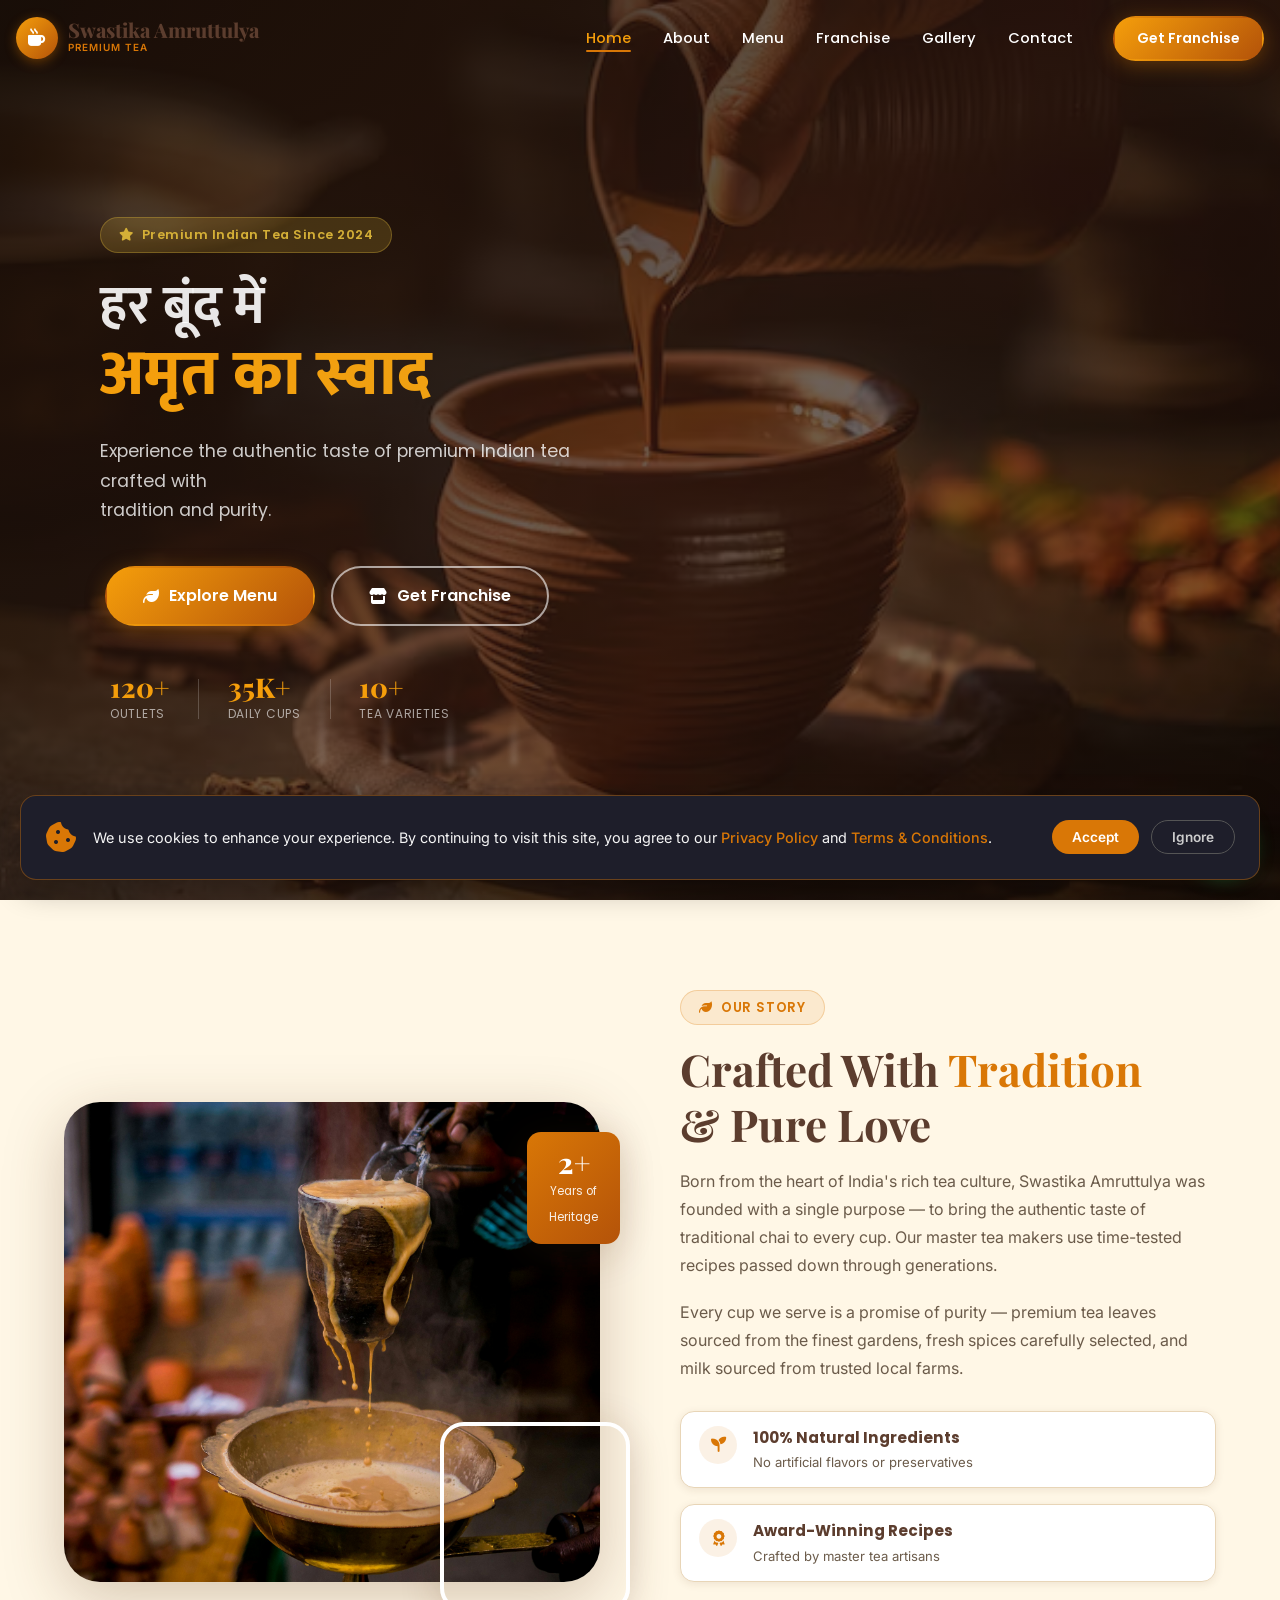
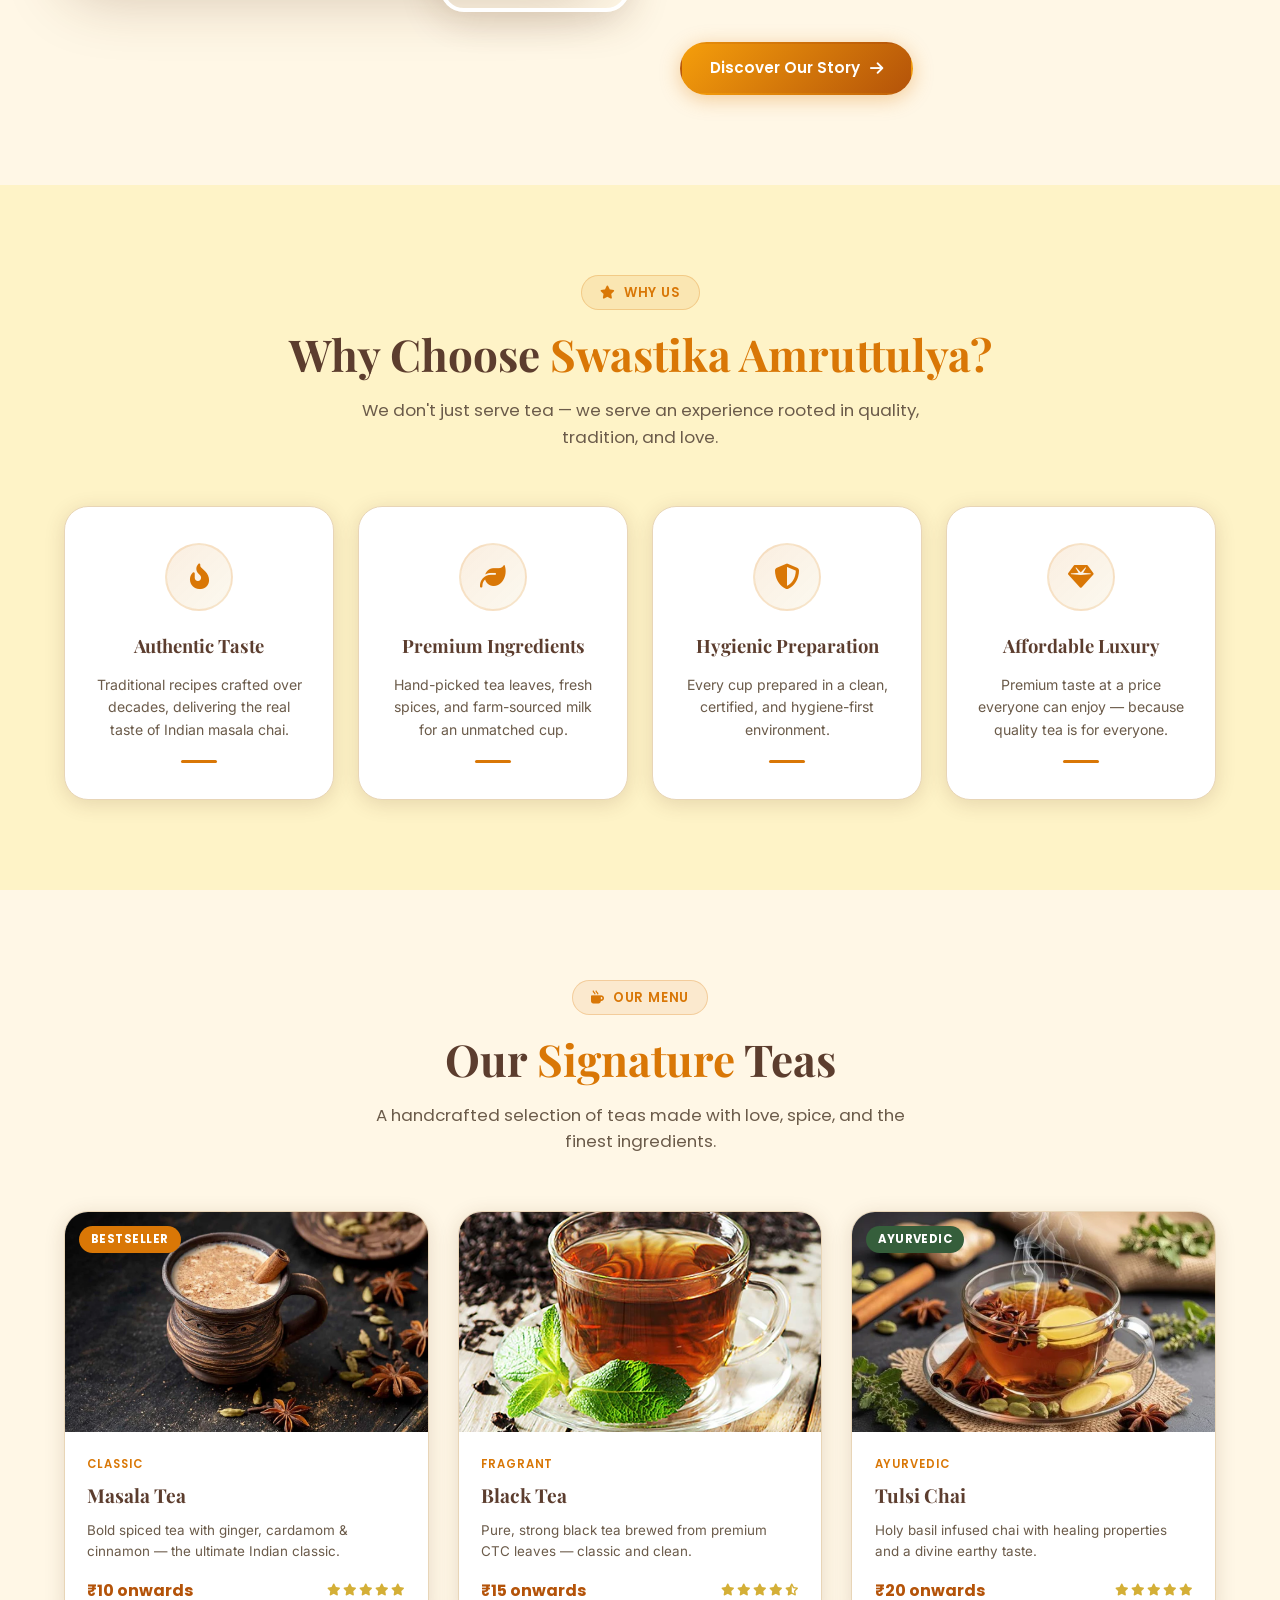
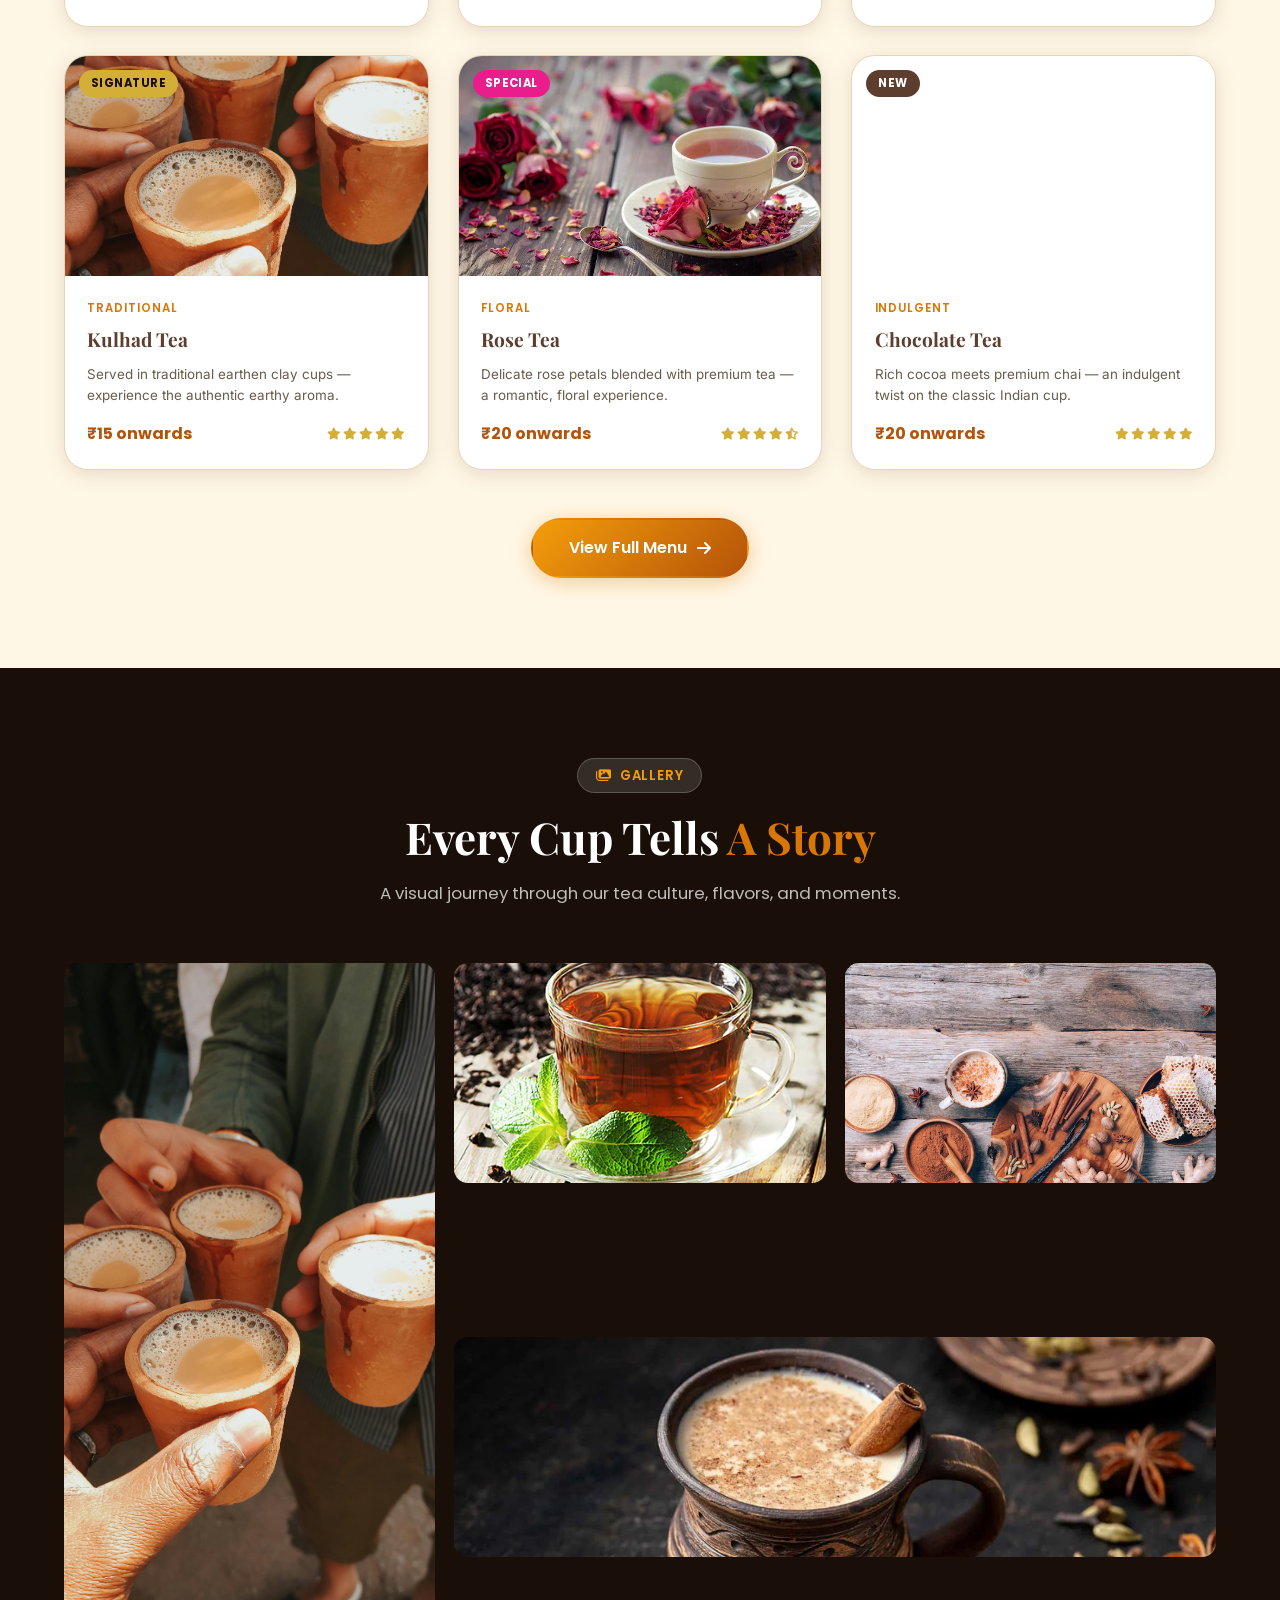
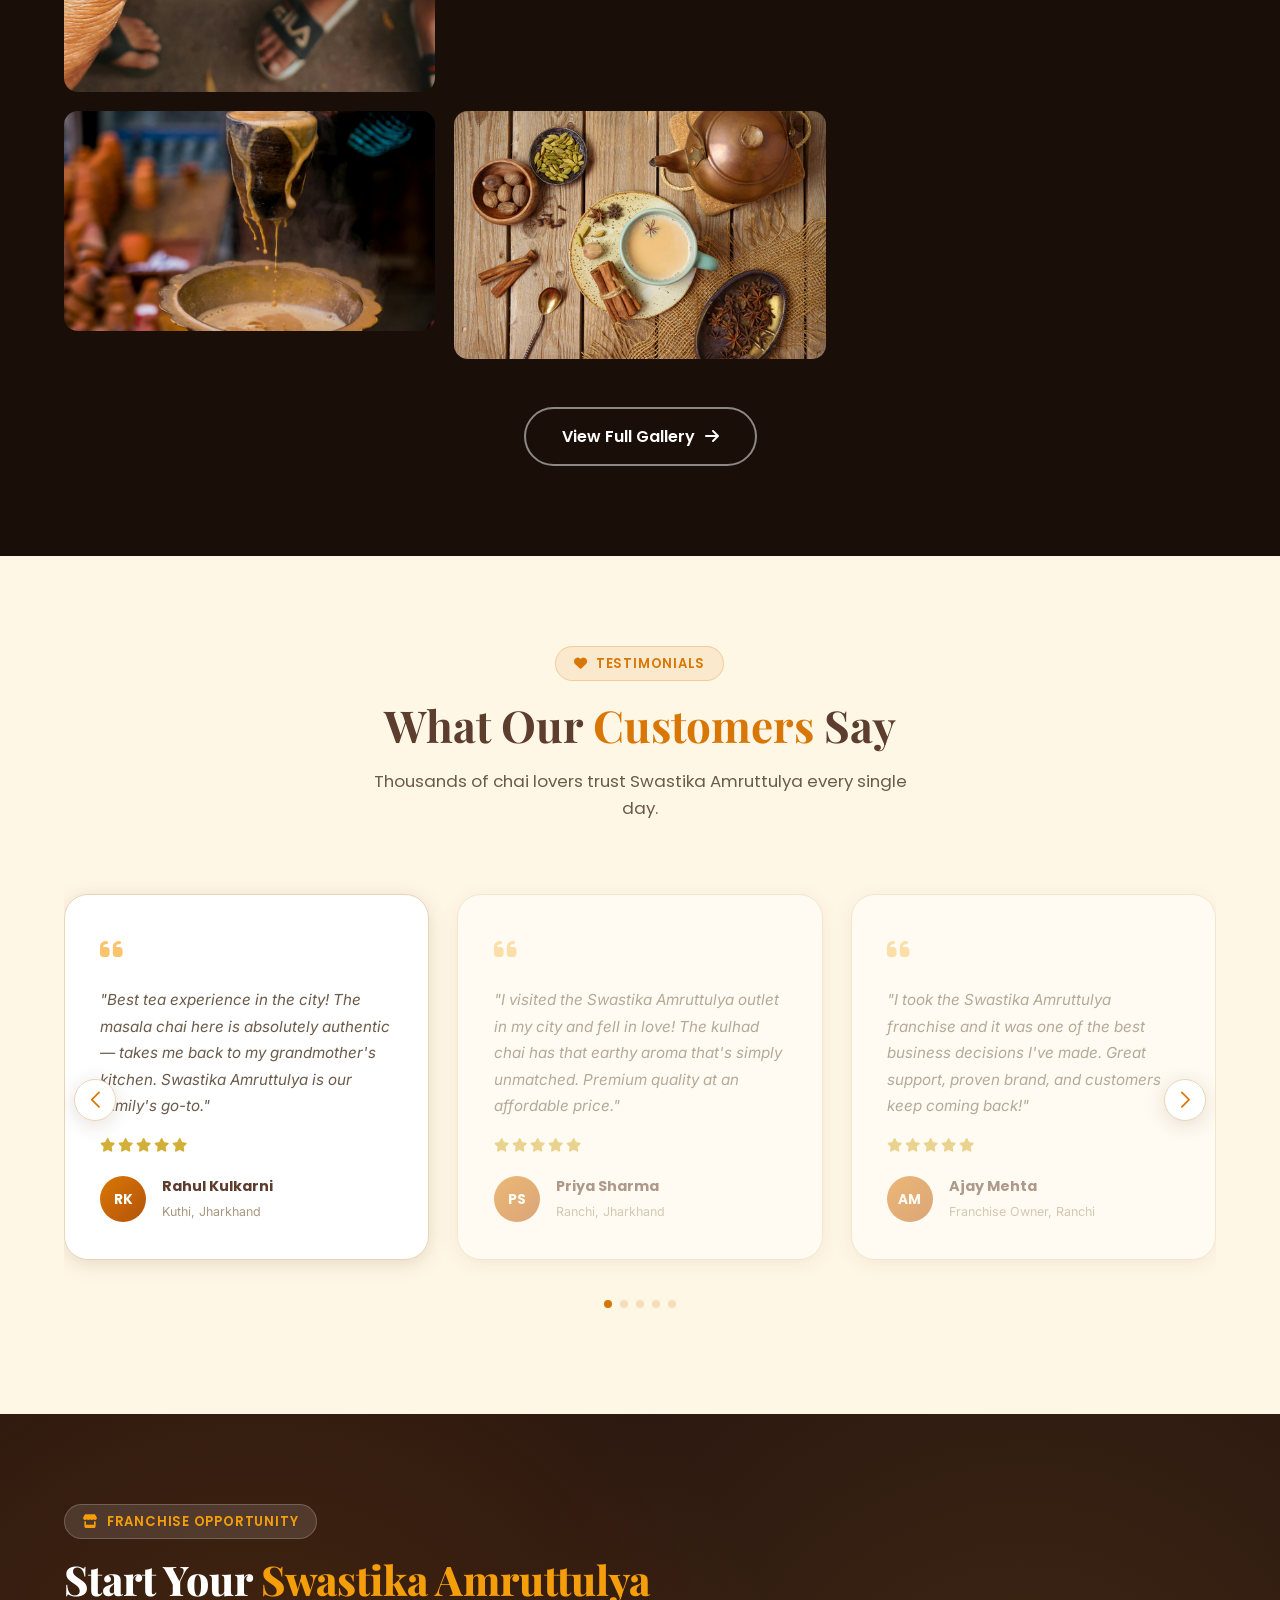
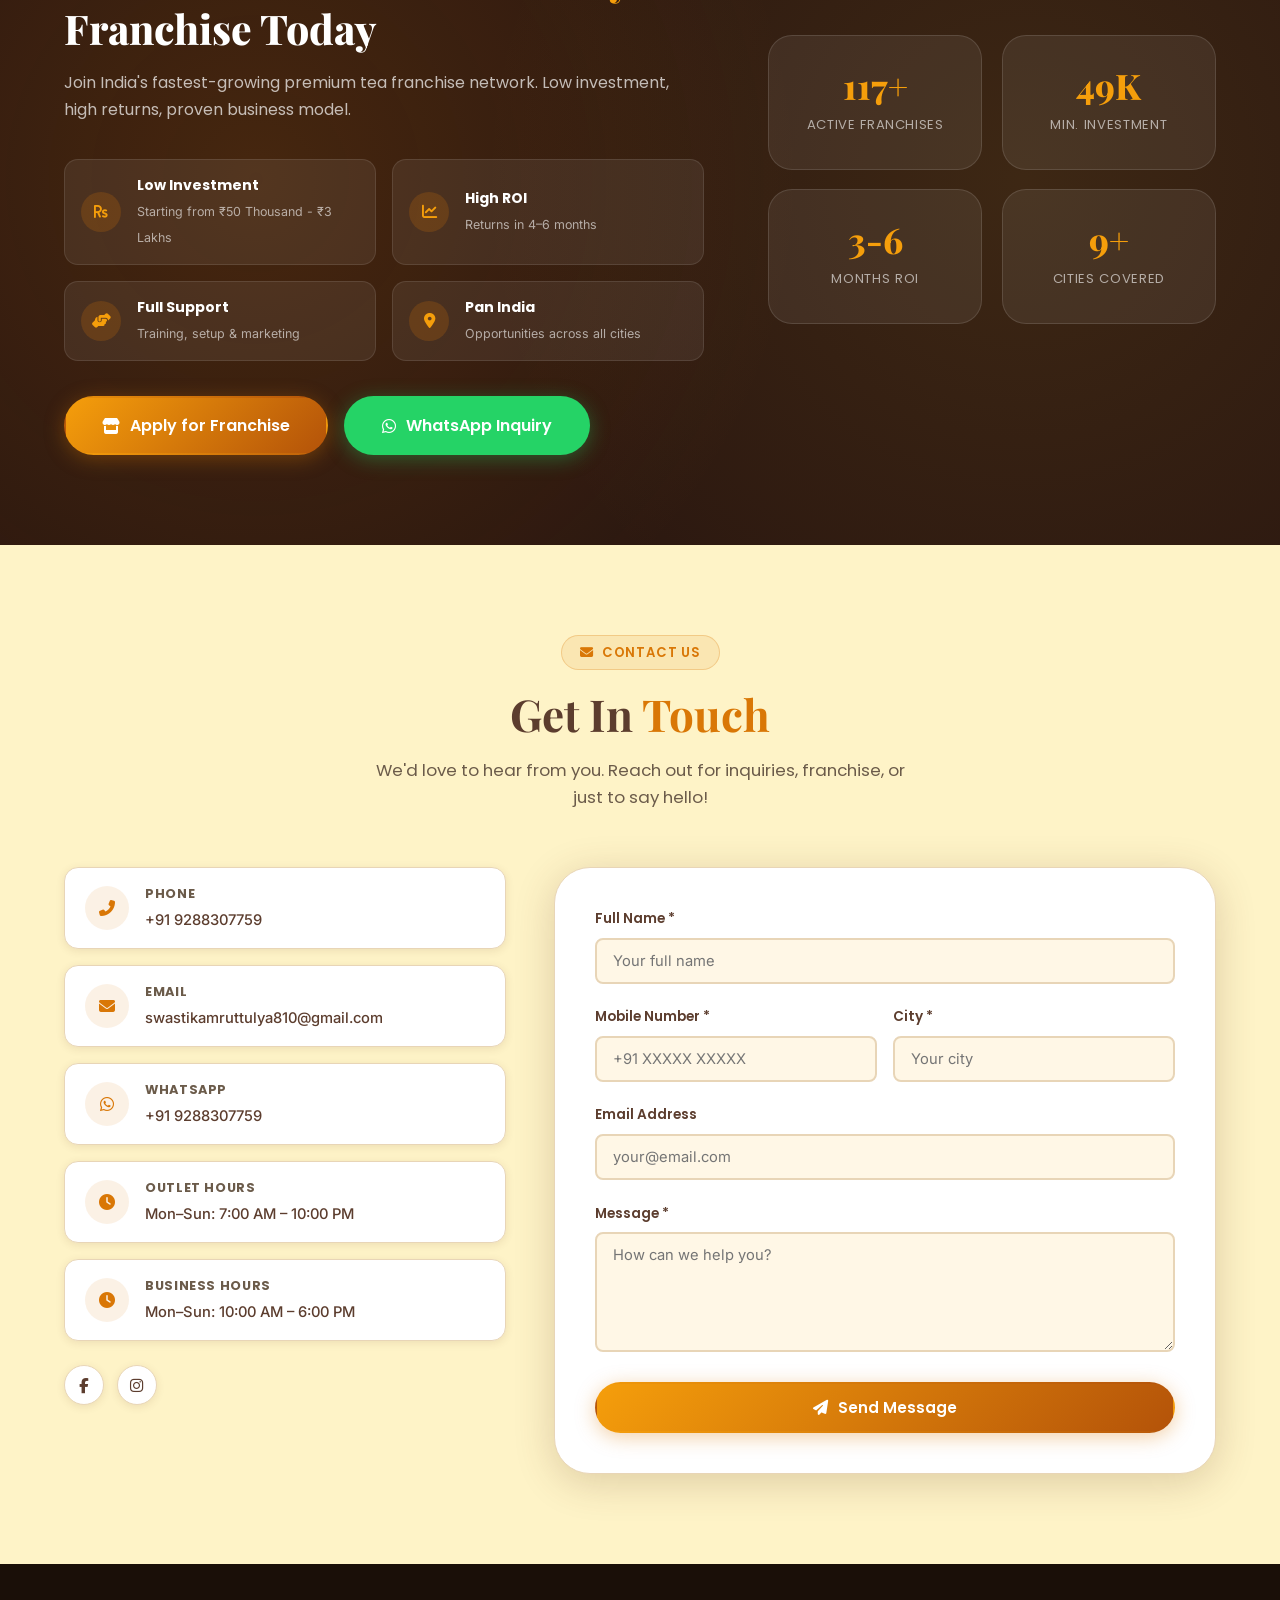
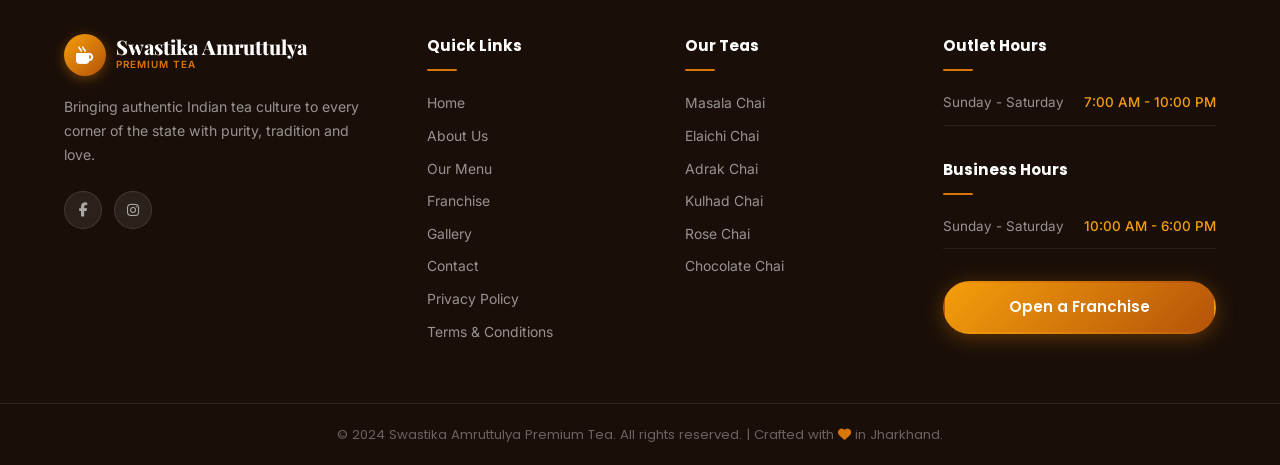
==== index.html @ 4bf568ba "Initial commit" ====
<!doctype html>
<html lang="en">

<head>
  <!-- ================= BASIC SETUP ================= -->
  <meta charset="UTF-8" />
  <meta name="viewport" content="width=device-width, initial-scale=1.0" />
  <meta http-equiv="X-UA-Compatible" content="IE=edge" />

  <title>Swastika Amruttulya | Premium Indian Tea Brand</title>

  <meta name="description"
    content="Experience authentic Indian tea at Swastika Amruttulya. Enjoy premium chai varieties, quality ingredients, and franchise opportunities across India." />

  <meta name="keywords"
    content="Swastika Amruttulya, tea shop, chai cafe, premium tea, Indian tea brand, masala chai, kulhad chai, franchise tea business" />

  <meta name="author" content="Swastika Amruttulya" />
  <meta name="robots" content="index, follow" />
  <meta name="theme-color" content="#8b4513" />

  <!-- IMPORTANT: Replace this with your real domain -->
  <link rel="canonical" href="https://swastikamruttulya.co.in/" />

  <!-- ================= OPEN GRAPH (SOCIAL PREVIEW) ================= -->
  <!-- ⚠️ Replace "preview.jpg" with your actual image file name -->
  <meta property="og:type" content="website" />
  <meta property="og:title" content="Swastika Amruttulya | Premium Indian Tea Brand" />
  <meta property="og:description"
    content="Experience authentic Indian tea and franchise opportunities with Swastika Amruttulya." />

  <meta property="og:image" content="https://swastikamruttulya.co.in/preview.jpg" />

  <meta property="og:url" content="https://swastikamruttulya.co.in/" />

  <!-- ================= TWITTER CARD ================= -->
  <meta name="twitter:card" content="summary_large_image" />
  <meta name="twitter:title" content="Swastika Amruttulya | Premium Indian Tea Brand" />
  <meta name="twitter:description"
    content="Experience authentic Indian tea and franchise opportunities with Swastika Amruttulya." />

  <meta name="twitter:image" content="https://swastikamruttulya.co.in/preview.jpg" />

  <!-- ================= FAVICON ================= -->
  <link rel="icon" type="image/png" href="images/favicon.png" />

  <!-- ================= PERFORMANCE ================= -->
  <link rel="preconnect" href="https://fonts.googleapis.com" />
  <link rel="preconnect" href="https://fonts.gstatic.com" crossorigin />

  <!-- ================= FONTS ================= -->
  <link
    href="https://fonts.googleapis.com/css2?family=Playfair+Display:wght@400;600;700;800&family=Poppins:wght@300;400;500;600;700&family=Mukta:wght@400;500;600;700&family=Inter:wght@300;400;500&display=swap"
    rel="stylesheet" />

  <!-- ================= ICONS & LIBRARIES ================= -->
  <link rel="stylesheet" href="https://cdn.jsdelivr.net/npm/@fortawesome/fontawesome-free@6.4.0/css/all.min.css" />

  <link rel="stylesheet" href="https://cdn.jsdelivr.net/npm/aos@2.3.4/dist/aos.css" />

  <link rel="stylesheet" href="https://cdn.jsdelivr.net/npm/swiper@11/swiper-bundle.min.css" />

  <!-- ================= CUSTOM CSS ================= -->
  <link rel="stylesheet" href="css/style.css" />
  <link rel="stylesheet" href="css/animation.css" />
  <link rel="stylesheet" href="css/responsive.css" />
</head>

<body class="site-loading">
  <!-- ========== NAVBAR ========== -->
  <nav class="navbar" id="navbar">
    <div class="nav-container">
      <a href="index.html" class="nav-logo">
        <div class="logo-icon"><i class="fas fa-mug-hot"></i></div>
        <div class="logo-text">
          <span class="logo-name">Swastika Amruttulya</span>
          <span class="logo-tagline">Premium Tea</span>
        </div>
      </a>

      <ul class="nav-links" id="nav-links">
        <li><a href="#home" class="nav-link active">Home</a></li>
        <li><a href="about.html" class="nav-link">About</a></li>
        <li><a href="menu.html" class="nav-link">Menu</a></li>
        <li><a href="franchise.html" class="nav-link">Franchise</a></li>
        <li><a href="gallery.html" class="nav-link">Gallery</a></li>
        <li><a href="contact.html" class="nav-link">Contact</a></li>
      </ul>

      <a href="franchise.html" class="btn btn-primary nav-cta">Get Franchise</a>
      <button class="hamburger" id="hamburger" aria-label="Toggle navigation">
        <span></span><span></span><span></span>
      </button>
    </div>
  </nav>

  <!-- Mobile Overlay -->
  <div class="nav-overlay" id="nav-overlay"></div>

  <!-- ========== HERO SECTION ========== -->
  <section class="hero" id="home">
    <div class="hero-bg">
      <div class="hero-overlay"></div>
      <div class="tea-leaves-container" id="tea-leaves"></div>
      <!-- Steam particles -->
      <div class="steam-container">
        <div class="steam steam-1"></div>
        <div class="steam steam-2"></div>
        <div class="steam steam-3"></div>
        <div class="steam steam-4"></div>
      </div>
    </div>

    <div class="hero-content">
      <div class="hero-badge" data-aos="fade-down" data-aos-delay="100">
        <i class="fas fa-star"></i> Premium Indian Tea Since 2024
      </div>
      <h1 class="hero-title" data-aos="fade-up" data-aos-delay="200">
        <span class="hindi-text">हर बूंद में</span>
        <span class="accent-text">अमृत का स्वाद</span>
      </h1>
      <p class="hero-subtitle" data-aos="fade-up" data-aos-delay="350">
        Experience the authentic taste of premium Indian tea crafted with<br class="desktop-break" />
        tradition and purity.
      </p>
      <div class="hero-buttons" data-aos="fade-up" data-aos-delay="500">
        <a href="menu.html" class="btn btn-primary btn-lg">
          <i class="fas fa-leaf"></i> Explore Menu
        </a>
        <a href="franchise.html" class="btn btn-outline btn-lg">
          <i class="fas fa-store"></i> Get Franchise
        </a>
      </div>

      <div class="hero-stats" data-aos="fade-up" data-aos-delay="650">
        <div class="stat-item">
          <span class="stat-number">120+</span>
          <span class="stat-label">Outlets</span>
        </div>
        <div class="stat-divider"></div>
        <div class="stat-item">
          <span class="stat-number">35K+</span>
          <span class="stat-label">Daily Cups</span>
        </div>
        <div class="stat-divider"></div>
        <div class="stat-item">
          <span class="stat-number">10+</span>
          <span class="stat-label">Tea Varieties</span>
        </div>
      </div>
    </div>

    <!-- <div class="hero-image-frame" data-aos="fade-left" data-aos-delay="400">
        <div class="hero-img-container">
          <img
            src="https://sspark.genspark.ai/cfimages?u1=s02Ya72GDk0jxZFGhSJr5Eh%2FsvBQfhvVGXmbQeXmKMR4j2ZtwkROABsLttW9F4OC3F8DFliJaTjXq7aYgZ%2FCXefyF39lTu%2BMfDo8O5OlTnKTgX1GxvkaSvhu7RlVVRV4BKAGq6I0%2FpihwRa%2BPCTgci5ZDeUawAP6jCh1alKdldwsoCjzPq1tVsGFJEiUSXdLzPLPJTZS3Zs%3D&amp;u2=wQTsA9V3M3eaiV0p&amp;width=2560"
            alt="Premium Masala Chai" loading="lazy" decoding="async"
            class="hero-img"
          />
          <div class="hero-img-ring"></div>
          <div class="hero-badge-float">
            <i class="fas fa-award"></i>
            <span>Best Chai</span>
          </div>
        </div> -->
    </div>

    <div class="scroll-indicator" data-aos="fade-up" data-aos-delay="800">
      <span>Scroll Down</span>
      <div class="scroll-arrow"><i class="fas fa-chevron-down"></i></div>
    </div>
  </section>

  <!-- ========== ABOUT PREVIEW ========== -->
  <section class="about-preview section-padding" id="about">
    <div class="container">
      <div class="about-grid">
        <div class="about-img-wrapper" data-aos="fade-right">
          <div class="about-img-main">
            <img src="images/kulhad-chai.webp" alt="Traditional Kulhad Chai" loading="lazy" decoding="async" />
          </div>
          <div class="about-img-secondary">
            <img src="images/masala1.webp" alt="Tea Spices" loading="lazy" decoding="async" />
          </div>
          <div class="about-years-badge">
            <span class="years-num">2+</span>
            <span class="years-text">Years of<br />Heritage</span>
          </div>
        </div>

        <div class="about-content" data-aos="fade-left">
          <div class="section-tag"><i class="fas fa-leaf"></i> Our Story</div>
          <h2 class="section-title">
            Crafted With <span class="text-accent">Tradition</span><br />&amp;
            Pure Love
          </h2>
          <p class="about-text">
            Born from the heart of India's rich tea culture, Swastika
            Amruttulya was founded with a single purpose — to bring the
            authentic taste of traditional chai to every cup. Our master tea
            makers use time-tested recipes passed down through generations.
          </p>
          <p class="about-text">
            Every cup we serve is a promise of purity — premium tea leaves
            sourced from the finest gardens, fresh spices carefully selected,
            and milk sourced from trusted local farms.
          </p>

          <div class="about-features">
            <div class="about-feature">
              <div class="feature-icon-sm">
                <i class="fas fa-seedling"></i>
              </div>
              <div>
                <strong>100% Natural Ingredients</strong>
                <p>No artificial flavors or preservatives</p>
              </div>
            </div>
            <div class="about-feature">
              <div class="feature-icon-sm"><i class="fas fa-award"></i></div>
              <div>
                <strong>Award-Winning Recipes</strong>
                <p>Crafted by master tea artisans</p>
              </div>
            </div>
          </div>

          <a href="about.html" class="btn btn-primary mt-2">
            Discover Our Story <i class="fas fa-arrow-right"></i>
          </a>
        </div>
      </div>
    </div>
  </section>

  <!-- ========== WHY CHOOSE US ========== -->
  <section class="why-us section-padding bg-warm" id="why-us">
    <div class="container">
      <div class="section-header" data-aos="fade-up">
        <div class="section-tag"><i class="fas fa-star"></i> Why Us</div>
        <h2 class="section-title">
          Why Choose <span class="text-accent">Swastika Amruttulya?</span>
        </h2>
        <p class="section-subtitle">
          We don't just serve tea — we serve an experience rooted in quality,
          tradition, and love.
        </p>
      </div>

      <div class="features-grid">
        <div class="feature-card" data-aos="fade-up" data-aos-delay="100">
          <div class="feature-icon">
            <i class="fas fa-fire-alt"></i>
          </div>
          <h3>Authentic Taste</h3>
          <p>
            Traditional recipes crafted over decades, delivering the real
            taste of Indian masala chai.
          </p>
          <div class="feature-line"></div>
        </div>

        <div class="feature-card" data-aos="fade-up" data-aos-delay="200">
          <div class="feature-icon">
            <i class="fas fa-leaf"></i>
          </div>
          <h3>Premium Ingredients</h3>
          <p>
            Hand-picked tea leaves, fresh spices, and farm-sourced milk for an
            unmatched cup.
          </p>
          <div class="feature-line"></div>
        </div>

        <div class="feature-card" data-aos="fade-up" data-aos-delay="300">
          <div class="feature-icon">
            <i class="fas fa-shield-alt"></i>
          </div>
          <h3>Hygienic Preparation</h3>
          <p>
            Every cup prepared in a clean, certified, and hygiene-first
            environment.
          </p>
          <div class="feature-line"></div>
        </div>

        <div class="feature-card" data-aos="fade-up" data-aos-delay="400">
          <div class="feature-icon">
            <i class="fas fa-gem"></i>
          </div>
          <h3>Affordable Luxury</h3>
          <p>
            Premium taste at a price everyone can enjoy — because quality tea
            is for everyone.
          </p>
          <div class="feature-line"></div>
        </div>
      </div>
    </div>
  </section>

  <!-- ========== FEATURED TEA MENU ========== -->
  <section class="featured-menu section-padding" id="menu">
    <div class="container">
      <div class="section-header" data-aos="fade-up">
        <div class="section-tag"><i class="fas fa-mug-hot"></i> Our Menu</div>
        <h2 class="section-title">
          Our <span class="text-accent">Signature</span> Teas
        </h2>
        <p class="section-subtitle">
          A handcrafted selection of teas made with love, spice, and the
          finest ingredients.
        </p>
      </div>

      <div class="tea-grid">
        <!-- Masala Tea -->
        <div class="tea-card" data-aos="fade-up" data-aos-delay="100">
          <div class="tea-img-wrapper">
            <img src="images/masala-tea.webp" alt="Masala Tea" loading="lazy" decoding="async" />
            <div class="tea-badge">Bestseller</div>
            <div class="tea-overlay">
              <a href="menu.html" class="btn btn-sm btn-white">View Details</a>
            </div>
          </div>
          <div class="tea-info">
            <div class="tea-category">Classic</div>
            <h3 class="tea-name">Masala Tea</h3>
            <p class="tea-desc">
              Bold spiced tea with ginger, cardamom &amp; cinnamon — the
              ultimate Indian classic.
            </p>
            <div class="tea-footer">
              <span class="tea-price">₹10 onwards</span>
              <div class="tea-rating">
                <i class="fas fa-star"></i>
                <i class="fas fa-star"></i>
                <i class="fas fa-star"></i>
                <i class="fas fa-star"></i>
                <i class="fas fa-star"></i>
              </div>
            </div>
          </div>
        </div>

        <!-- Black Tea -->
        <div class="tea-card" data-aos="fade-up" data-aos-delay="150">
          <div class="tea-img-wrapper">
            <img src="images/black-tea.webp" alt="Black Tea" loading="lazy" decoding="async" />
            <div class="tea-overlay">
              <a href="menu.html" class="btn btn-sm btn-white">View Details</a>
            </div>
          </div>
          <div class="tea-info">
            <div class="tea-category">Fragrant</div>
            <h3 class="tea-name">Black Tea</h3>
            <p class="tea-desc">
              Pure, strong black tea brewed from premium CTC leaves — classic
              and clean.
            </p>
            <div class="tea-footer">
              <span class="tea-price">₹15 onwards</span>
              <div class="tea-rating">
                <i class="fas fa-star"></i>
                <i class="fas fa-star"></i>
                <i class="fas fa-star"></i>
                <i class="fas fa-star"></i>
                <i class="fas fa-star-half-alt"></i>
              </div>
            </div>
          </div>
        </div>

        <!-- Tulsi Chai -->
        <div class="tea-card" data-aos="fade-up" data-aos-delay="200">
          <div class="tea-img-wrapper">
            <img src="images/tulsi-tea.webp" alt="Tulsi Tea" loading="lazy" decoding="async" />
            <div class="tea-badge tea-badge-green">Ayurvedic</div>
            <div class="tea-overlay">
              <a href="menu.html" class="btn btn-sm btn-white">View Details</a>
            </div>
          </div>
          <div class="tea-info">
            <div class="tea-category">Ayurvedic</div>
            <h3 class="tea-name">Tulsi Chai</h3>
            <p class="tea-desc">
              Holy basil infused chai with healing properties and a divine
              earthy taste.
            </p>
            <div class="tea-footer">
              <span class="tea-price">₹20 onwards</span>
              <div class="tea-rating">
                <i class="fas fa-star"></i>
                <i class="fas fa-star"></i>
                <i class="fas fa-star"></i>
                <i class="fas fa-star"></i>
                <i class="fas fa-star"></i>
              </div>
            </div>
          </div>
        </div>

        <!-- Kulhad Chai -->
        <div class="tea-card" data-aos="fade-up" data-aos-delay="250">
          <div class="tea-img-wrapper">
            <img src="images/kulhad-tea.webp" alt="Kulhad Tea" loading="lazy" decoding="async" />
            <div class="tea-badge tea-badge-gold">Signature</div>
            <div class="tea-overlay">
              <a href="menu.html" class="btn btn-sm btn-white">View Details</a>
            </div>
          </div>
          <div class="tea-info">
            <div class="tea-category">Traditional</div>
            <h3 class="tea-name">Kulhad Tea</h3>
            <p class="tea-desc">
              Served in traditional earthen clay cups — experience the
              authentic earthy aroma.
            </p>
            <div class="tea-footer">
              <span class="tea-price">₹15 onwards</span>
              <div class="tea-rating">
                <i class="fas fa-star"></i>
                <i class="fas fa-star"></i>
                <i class="fas fa-star"></i>
                <i class="fas fa-star"></i>
                <i class="fas fa-star"></i>
              </div>
            </div>
          </div>
        </div>

        <!-- Rose Tea -->
        <div class="tea-card" data-aos="fade-up" data-aos-delay="300">
          <div class="tea-img-wrapper">
            <img src="images/rose-tea.webp" alt="Rose Tea" loading="lazy" decoding="async" />
            <div class="tea-badge tea-badge-pink">Special</div>
            <div class="tea-overlay">
              <a href="menu.html" class="btn btn-sm btn-white">View Details</a>
            </div>
          </div>
          <div class="tea-info">
            <div class="tea-category">Floral</div>
            <h3 class="tea-name">Rose Tea</h3>
            <p class="tea-desc">
              Delicate rose petals blended with premium tea — a romantic,
              floral experience.
            </p>
            <div class="tea-footer">
              <span class="tea-price">₹20 onwards</span>
              <div class="tea-rating">
                <i class="fas fa-star"></i>
                <i class="fas fa-star"></i>
                <i class="fas fa-star"></i>
                <i class="fas fa-star"></i>
                <i class="fas fa-star-half-alt"></i>
              </div>
            </div>
          </div>
        </div>

        <!-- Chocolate Tea -->
        <div class="tea-card" data-aos="fade-up" data-aos-delay="350">
          <div class="tea-img-wrapper">
            <img src="images/chocolate-tea.webp" alt="Chocolate Tea" loading="lazy" decoding="async" />
            <div class="tea-badge tea-badge-brown">New</div>
            <div class="tea-overlay">
              <a href="menu.html" class="btn btn-sm btn-white">View Details</a>
            </div>
          </div>
          <div class="tea-info">
            <div class="tea-category">Indulgent</div>
            <h3 class="tea-name">Chocolate Tea</h3>
            <p class="tea-desc">
              Rich cocoa meets premium chai — an indulgent twist on the
              classic Indian cup.
            </p>
            <div class="tea-footer">
              <span class="tea-price">₹20 onwards</span>
              <div class="tea-rating">
                <i class="fas fa-star"></i>
                <i class="fas fa-star"></i>
                <i class="fas fa-star"></i>
                <i class="fas fa-star"></i>
                <i class="fas fa-star"></i>
              </div>
            </div>
          </div>
        </div>
      </div>

      <div class="text-center mt-4" data-aos="fade-up">
        <a href="menu.html" class="btn btn-primary btn-lg">
          View Full Menu <i class="fas fa-arrow-right"></i>
        </a>
      </div>
    </div>
  </section>

  <!-- ========== GALLERY PREVIEW ========== -->
  <section class="gallery-preview section-padding bg-dark" id="gallery">
    <div class="container">
      <div class="section-header light" data-aos="fade-up">
        <div class="section-tag light">
          <i class="fas fa-images"></i> Gallery
        </div>
        <h2 class="section-title text-white">
          Every Cup Tells <span class="text-accent">A Story</span>
        </h2>
        <p class="section-subtitle text-light-muted">
          A visual journey through our tea culture, flavors, and moments.
        </p>
      </div>

      <div class="gallery-masonry">
        <div class="gallery-item gallery-tall" data-aos="fade-up" data-aos-delay="100">
          <img src="images/kulhad-tea.webp" alt="Kulhad Tea" loading="lazy" decoding="async" />
          <div class="gallery-item-overlay">
            <i class="fas fa-search-plus"></i>
          </div>
        </div>
        <div class="gallery-item" data-aos="fade-up" data-aos-delay="150">
          <img src="images/black-tea.webp" alt="Black Tea" loading="lazy" decoding="async" />
          <div class="gallery-item-overlay">
            <i class="fas fa-search-plus"></i>
          </div>
        </div>
        <div class="gallery-item" data-aos="fade-up" data-aos-delay="200">
          <img src="images/masala.webp" alt="Spices" loading="lazy" decoding="async" />
          <div class="gallery-item-overlay">
            <i class="fas fa-search-plus"></i>
          </div>
        </div>
        <div class="gallery-item gallery-wide" data-aos="fade-up" data-aos-delay="250">
          <img src="images/masala-tea.webp" style="width: 100%; height: 400px;">
          alt="Masala Tea" loading="lazy" decoding="async"
          />
          <div class="gallery-item-overlay">
            <i class="fas fa-search-plus"></i>
          </div>
        </div>
        <div class="gallery-item" data-aos="fade-up" data-aos-delay="300">
          <img src="images/kulhad-chai.webp" alt="Kulhad Tea Pouring" loading="lazy" decoding="async" />
          <div class="gallery-item-overlay">
            <i class="fas fa-search-plus"></i>
          </div>
        </div>
        <div class="gallery-item gallery-tall" data-aos="fade-up" data-aos-delay="350">
          <img src="images/masala-tea-closeup.webp" alt="Masala Tea Closeup" loading="lazy" decoding="async" />
          <div class="gallery-item-overlay">
            <i class="fas fa-search-plus"></i>
          </div>
        </div>
      </div>

      <div class="text-center mt-4" data-aos="fade-up">
        <a href="gallery.html" class="btn btn-outline-white btn-lg">
          View Full Gallery <i class="fas fa-arrow-right"></i>
        </a>
      </div>
    </div>
  </section>

  <!-- ========== TESTIMONIALS ========== -->
  <section class="testimonials section-padding" id="testimonials">
    <div class="container">
      <div class="section-header" data-aos="fade-up">
        <div class="section-tag">
          <i class="fas fa-heart"></i> Testimonials
        </div>
        <h2 class="section-title">
          What Our <span class="text-accent">Customers</span> Say
        </h2>
        <p class="section-subtitle">
          Thousands of chai lovers trust Swastika Amruttulya every single day.
        </p>
      </div>

      <!-- Swiper -->
      <div class="swiper testimonialSwiper" data-aos="fade-up" data-aos-delay="200">
        <div class="swiper-wrapper">
          <div class="swiper-slide">
            <div class="testimonial-card">
              <div class="testimonial-quote">
                <i class="fas fa-quote-left"></i>
              </div>
              <p class="testimonial-text">
                "Best tea experience in the city! The masala chai here is
                absolutely authentic — takes me back to my grandmother's
                kitchen. Swastika Amruttulya is our family's go-to."
              </p>
              <div class="testimonial-stars">
                <i class="fas fa-star"></i><i class="fas fa-star"></i><i class="fas fa-star"></i><i
                  class="fas fa-star"></i><i class="fas fa-star"></i>
              </div>
              <div class="testimonial-author">
                <div class="author-avatar">RK</div>
                <div class="author-info">
                  <strong>Rahul Kulkarni</strong>
                  <span>Kuthi, Jharkhand</span>
                </div>
              </div>
            </div>
          </div>

          <div class="swiper-slide">
            <div class="testimonial-card">
              <div class="testimonial-quote">
                <i class="fas fa-quote-left"></i>
              </div>
              <p class="testimonial-text">
                "I visited the Swastika Amruttulya outlet in my city and fell
                in love! The kulhad chai has that earthy aroma that's simply
                unmatched. Premium quality at an affordable price."
              </p>
              <div class="testimonial-stars">
                <i class="fas fa-star"></i><i class="fas fa-star"></i><i class="fas fa-star"></i><i
                  class="fas fa-star"></i><i class="fas fa-star"></i>
              </div>
              <div class="testimonial-author">
                <div class="author-avatar">PS</div>
                <div class="author-info">
                  <strong>Priya Sharma</strong>
                  <span>Ranchi, Jharkhand</span>
                </div>
              </div>
            </div>
          </div>

          <div class="swiper-slide">
            <div class="testimonial-card">
              <div class="testimonial-quote">
                <i class="fas fa-quote-left"></i>
              </div>
              <p class="testimonial-text">
                "I took the Swastika Amruttulya franchise and it was one of
                the best business decisions I've made. Great support, proven
                brand, and customers keep coming back!"
              </p>
              <div class="testimonial-stars">
                <i class="fas fa-star"></i><i class="fas fa-star"></i><i class="fas fa-star"></i><i
                  class="fas fa-star"></i><i class="fas fa-star"></i>
              </div>
              <div class="testimonial-author">
                <div class="author-avatar">AM</div>
                <div class="author-info">
                  <strong>Ajay Mehta</strong>
                  <span>Franchise Owner, Ranchi</span>
                </div>
              </div>
            </div>
          </div>

          <div class="swiper-slide">
            <div class="testimonial-card">
              <div class="testimonial-quote">
                <i class="fas fa-quote-left"></i>
              </div>
              <p class="testimonial-text">
                "The adrak chai is my daily morning ritual now. Fresh, strong,
                perfectly brewed with real ginger. You can actually taste the
                difference from regular chai shops."
              </p>
              <div class="testimonial-stars">
                <i class="fas fa-star"></i><i class="fas fa-star"></i><i class="fas fa-star"></i><i
                  class="fas fa-star"></i><i class="fas fa-star-half-alt"></i>
              </div>
              <div class="testimonial-author">
                <div class="author-avatar">SJ</div>
                <div class="author-info">
                  <strong>Sneha Joshi</strong>
                  <span>Hazaribagh, Jharkhand</span>
                </div>
              </div>
            </div>
          </div>

          <div class="swiper-slide">
            <div class="testimonial-card">
              <div class="testimonial-quote">
                <i class="fas fa-quote-left"></i>
              </div>
              <p class="testimonial-text">
                "What I love most is the hygiene and consistency. Whether I
                visit in the morning or evening, the taste is always perfect.
                That's real quality control!"
              </p>
              <div class="testimonial-stars">
                <i class="fas fa-star"></i><i class="fas fa-star"></i><i class="fas fa-star"></i><i
                  class="fas fa-star"></i><i class="fas fa-star"></i>
              </div>
              <div class="testimonial-author">
                <div class="author-avatar">VD</div>
                <div class="author-info">
                  <strong>Vikram Desai</strong>
                  <span>Ramghar, Jharkhand</span>
                </div>
              </div>
            </div>
          </div>
        </div>
        <div class="swiper-pagination"></div>
        <div class="swiper-button-prev"></div>
        <div class="swiper-button-next"></div>
      </div>
    </div>
  </section>

  <!-- ========== FRANCHISE CTA ========== -->
  <section class="franchise-cta section-padding" id="franchise">
    <div class="franchise-bg"></div>
    <div class="container">
      <div class="franchise-grid">
        <div class="franchise-content" data-aos="fade-right">
          <div class="section-tag light">
            <i class="fas fa-store"></i> Franchise Opportunity
          </div>
          <h2 class="franchise-title">
            Start Your
            <span class="text-accent-light">Swastika Amruttulya</span><br />Franchise Today
          </h2>
          <p class="franchise-subtitle">
            Join India's fastest-growing premium tea franchise network. Low
            investment, high returns, proven business model.
          </p>

          <div class="franchise-benefits">
            <div class="franchise-benefit">
              <div class="benefit-icon">
                <i class="fas fa-rupee-sign"></i>
              </div>
              <div class="benefit-text">
                <strong>Low Investment</strong>
                <span>Starting from ₹50 Thousand - ₹3 Lakhs</span>
              </div>
            </div>
            <div class="franchise-benefit">
              <div class="benefit-icon">
                <i class="fas fa-chart-line"></i>
              </div>
              <div class="benefit-text">
                <strong>High ROI</strong>
                <span>Returns in 4–6 months</span>
              </div>
            </div>
            <div class="franchise-benefit">
              <div class="benefit-icon">
                <i class="fas fa-hands-helping"></i>
              </div>
              <div class="benefit-text">
                <strong>Full Support</strong>
                <span>Training, setup &amp; marketing</span>
              </div>
            </div>
            <div class="franchise-benefit">
              <div class="benefit-icon">
                <i class="fas fa-map-marker-alt"></i>
              </div>
              <div class="benefit-text">
                <strong>Pan India</strong>
                <span>Opportunities across all cities</span>
              </div>
            </div>
          </div>

          <div class="franchise-cta-btns">
            <a href="franchise.html" class="btn btn-primary btn-lg">
              <i class="fas fa-store"></i> Apply for Franchise
            </a>
            <a href="https://wa.me/919288307759?text=Hi%2C%20I'm%20interested%20in%20Swastika%20Amruttulya%20Franchise"
              target="_blank" rel="noopener" class="btn btn-whatsapp btn-lg">
              <i class="fab fa-whatsapp"></i> WhatsApp Inquiry
            </a>
          </div>
        </div>

        <div class="franchise-stats-grid" data-aos="fade-left">
          <div class="fstat-card">
            <span class="fstat-number">120+</span>
            <span class="fstat-label">Active Franchises</span>
          </div>
          <div class="fstat-card">
            <span class="fstat-number">50K</span>
            <span class="fstat-label">Min. Investment</span>
          </div>
          <div class="fstat-card">
            <span class="fstat-number">4-6</span>
            <span class="fstat-label">Months ROI</span>
          </div>
          <div class="fstat-card">
            <span class="fstat-number">10+</span>
            <span class="fstat-label">Cities Covered</span>
          </div>
        </div>
      </div>
    </div>
  </section>

  <!-- ========== CONTACT SECTION ========== -->
  <section class="contact-section section-padding bg-warm" id="contact">
    <div class="container">
      <div class="section-header" data-aos="fade-up">
        <div class="section-tag">
          <i class="fas fa-envelope"></i> Contact Us
        </div>
        <h2 class="section-title">
          Get In <span class="text-accent">Touch</span>
        </h2>
        <p class="section-subtitle">
          We'd love to hear from you. Reach out for inquiries, franchise, or
          just to say hello!
        </p>
      </div>

      <div class="contact-grid">
        <div class="contact-info" data-aos="fade-right">
          <div class="contact-card">
            <div class="contact-icon"><i class="fas fa-phone-alt"></i></div>
            <div class="contact-details">
              <strong>Phone</strong>
              <a href="tel:+919288307759">+91 9288307759</a>
            </div>
          </div>
          <div class="contact-card">
            <div class="contact-icon"><i class="fas fa-envelope"></i></div>
            <div class="contact-details">
              <strong>Email</strong>
              <a href="mailto:swastikamruttulya810@gmail.com">swastikamruttulya810@gmail.com</a>
            </div>
          </div>
          <div class="contact-card">
            <div class="contact-icon"><i class="fab fa-whatsapp"></i></div>
            <div class="contact-details">
              <strong>WhatsApp</strong>
              <a href="https://wa.me/919288307759?text=Hello%20Swastika%20Amruttulya%2C%20I%20want%20to%20know%20more!"
                target="_blank" rel="noopener">+91 9288307759</a>
            </div>
          </div>
          <div class="contact-card">
            <div class="contact-icon"><i class="fas fa-clock"></i></div>
            <div class="contact-details">
              <strong>Outlet Hours</strong>
              <span>Mon–Sun: 7:00 AM – 10:00 PM</span>
            </div>
          </div>
          <div class="contact-card">
            <div class="contact-icon"><i class="fas fa-clock"></i></div>
            <div class="contact-details">
              <strong>Business Hours</strong>
              <span>Mon–Sun: 10:00 AM – 6:00 PM</span>
            </div>
          </div>

          <div class="social-links">
            <a href="https://www.facebook.com/profile.php?id=61587796816020" class="social-link"
              aria-label="Facebook"><i class="fab fa-facebook-f"></i></a>
            <a href="https://www.instagram.com/swastikamruttulya/" class="social-link" aria-label="Instagram"><i
                class="fab fa-instagram"></i></a>
          </div>
        </div>

        <div class="contact-form-wrapper" data-aos="fade-left">
          <form class="contact-form" id="contact-form" novalidate>
            <div class="form-group">
              <label for="full-name">Full Name *</label>
              <input type="text" id="full-name" name="fullName" placeholder="Your full name" required />
            </div>
            <div class="form-row">
              <div class="form-group">
                <label for="mobile">Mobile Number *</label>
                <input type="tel" id="mobile" name="mobile" placeholder="+91 XXXXX XXXXX" required />
              </div>
              <div class="form-group">
                <label for="city">City *</label>
                <input type="text" id="city" name="city" placeholder="Your city" required />
              </div>
            </div>
            <div class="form-group">
              <label for="email">Email Address</label>
              <input type="email" id="email" name="email" placeholder="your@email.com" />
            </div>
            <div class="form-group">
              <label for="message">Message *</label>
              <textarea id="message" name="message" rows="4" placeholder="How can we help you?" required></textarea>
            </div>
            <button type="submit" class="btn btn-primary btn-full">
              <i class="fas fa-paper-plane"></i> Send Message
            </button>
            <div class="form-success" id="form-success" style="display: none">
              <i class="fas fa-check-circle"></i> Message sent! We'll be in
              touch soon.
            </div>
            <div class="form-error" id="form-error" style="
                  display: none;
                  color: #dc2626;
                  margin-top: 0.75rem;
                  font-size: 0.85rem;
                ">
              <i class="fas fa-exclamation-circle"></i> Please fill in all
              required fields.
            </div>
          </form>
        </div>
      </div>
    </div>
  </section>

  <!-- ========== FOOTER ========== -->
  <footer class="footer">
    <div class="footer-top">
      <div class="container">
        <div class="footer-grid">
          <div class="footer-brand">
            <a href="index.html" class="nav-logo">
              <div class="logo-icon"><i class="fas fa-mug-hot"></i></div>
              <div class="logo-text">
                <span class="logo-name">Swastika Amruttulya</span>
                <span class="logo-tagline">Premium Tea</span>
              </div>
            </a>
            <p class="footer-desc">
              Bringing authentic Indian tea culture to every corner of the
              state with purity, tradition and love.
            </p>
            <div class="footer-social">
              <a href="https://www.facebook.com/profile.php?id=61587796816020" aria-label="Facebook">
                <i class="fab fa-facebook-f"></i>
              </a>
              <a href="https://www.instagram.com/swastikamruttulya/" aria-label="Instagram">
                <i class="fab fa-instagram"></i>
              </a>
            </div>
          </div>

          <div class="footer-links">
            <h4>Quick Links</h4>
            <ul>
              <li><a href="index.html">Home</a></li>
              <li><a href="about.html">About Us</a></li>
              <li><a href="menu.html">Our Menu</a></li>
              <li><a href="franchise.html">Franchise</a></li>
              <li><a href="gallery.html">Gallery</a></li>
              <li><a href="contact.html">Contact</a></li>
              <li><a href="privacy-policy.html">Privacy Policy</a></li>
              <li><a href="terms.html">Terms &amp; Conditions</a></li>
            </ul>
          </div>

          <div class="footer-links">
            <h4>Our Teas</h4>
            <ul>
              <li><a href="menu.html">Masala Chai</a></li>
              <li><a href="menu.html">Elaichi Chai</a></li>
              <li><a href="menu.html">Adrak Chai</a></li>
              <li><a href="menu.html">Kulhad Chai</a></li>
              <li><a href="menu.html">Rose Chai</a></li>
              <li><a href="menu.html">Chocolate Chai</a></li>
            </ul>
          </div>

          <div class="footer-hours">
            <h4>Outlet Hours</h4>
            <div class="hours-list">
              <div class="hours-item">
                <span>Sunday - Saturday</span>
                <span>7:00 AM - 10:00 PM</span>
              </div>
            </div>

            <div class="footer-hours footer-business-hours">
              <h4>Business Hours</h4>
              <div class="hours-list">
                <div class="hours-item">
                  <span>Sunday - Saturday</span>
                  <span>10:00 AM - 6:00 PM</span>
                </div>
              </div>
              <a href="franchise.html" class="btn btn-primary mt-2 btn-sm-full">Open a Franchise</a>
            </div>
          </div>
        </div>
      </div>
    </div>

    <div class="footer-bottom">
      <div class="container">
        <p>
          © 2024 Swastika Amruttulya Premium Tea. All rights reserved. |
          Crafted with <i class="fas fa-heart text-accent"></i> in Jharkhand.
        </p>
      </div>
    </div>
  </footer>

  <!-- ========== STICKY WHATSAPP ========== -->
  <a href="https://wa.me/919288307759?text=Hello%20Swastika%20Amruttulya%2C%20I%20want%20to%20know%20more!"
    target="_blank" rel="noopener" class="whatsapp-float" aria-label="WhatsApp Us">
    <i class="fab fa-whatsapp"></i>
    <span class="whatsapp-tooltip">Chat with us!</span>
  </a>

  <!-- ========== SCROLL TO TOP ========== -->
  <button class="scroll-top" id="scroll-top" aria-label="Scroll to top">
    <i class="fas fa-chevron-up"></i>
  </button>

  <!-- ========== LIGHTBOX ========== -->
  <div class="lightbox" id="lightbox">
    <button class="lightbox-close" id="lightbox-close" aria-label="Close gallery image">
      <i class="fas fa-times"></i>
    </button>
    <button class="lightbox-prev" id="lightbox-prev" aria-label="Previous gallery image">
      <i class="fas fa-chevron-left"></i>
    </button>
    <button class="lightbox-next" id="lightbox-next" aria-label="Next gallery image">
      <i class="fas fa-chevron-right"></i>
    </button>
    <div class="lightbox-content">
      <img src="" alt="" loading="lazy" decoding="async" loading="lazy" decoding="async" id="lightbox-img" />
    </div>
  </div>

  <!-- AOS -->
  <script defer src="https://cdn.jsdelivr.net/npm/aos@2.3.4/dist/aos.js"></script>
  <script defer src="https://cdn.jsdelivr.net/npm/swiper@11/swiper-bundle.min.js"></script>
  <script defer src="js/main.js"></script>
  <script defer src="js/slider.js"></script>
  <script defer src="js/forms.js"></script>

  <!-- Cookie Consent Popup -->
  <div id="cookiePopup" class="cookie-popup" role="dialog" aria-label="Cookie Consent" style="display: none;">
    <div class="cookie-popup-content">
      <div class="cookie-icon">
        <i class="fas fa-cookie-bite"></i>
      </div>
      <div class="cookie-text">
        <p>We use cookies to enhance your experience. By continuing to visit this site, you agree to our
          <a href="privacy-policy.html">Privacy Policy</a> and
          <a href="terms.html">Terms &amp; Conditions</a>.
        </p>
      </div>
      <div class="cookie-buttons">
        <button id="cookieAccept" class="btn-cookie btn-cookie-accept">Accept</button>
        <button id="cookieIgnore" class="btn-cookie btn-cookie-ignore">Ignore</button>
      </div>
    </div>
  </div>

  <style>
    .cookie-popup {
      position: fixed;
      bottom: 20px;
      left: 20px;
      right: 20px;
      background: #1e1e2a;
      color: #f5f5f5;
      border-radius: 16px;
      padding: 16px 24px;
      z-index: 9999;
      box-shadow: 0 10px 30px rgba(0, 0, 0, 0.3);
      backdrop-filter: blur(4px);
      -webkit-backdrop-filter: blur(4px);
      font-family: 'Inter', 'Poppins', sans-serif;
      border: 1px solid rgba(217, 119, 6, 0.4);
    }

    .cookie-popup-content {
      display: flex;
      flex-wrap: wrap;
      align-items: center;
      justify-content: space-between;
      gap: 16px;
    }

    .cookie-icon {
      font-size: 2rem;
      color: #d97706;
      flex-shrink: 0;
    }

    .cookie-text {
      flex: 1;
      font-size: 0.9rem;
      line-height: 1.5;
    }

    .cookie-text a {
      color: #d97706;
      text-decoration: none;
      font-weight: 500;
    }

    .cookie-text a:hover {
      text-decoration: underline;
    }

    .cookie-buttons {
      display: flex;
      gap: 12px;
      flex-shrink: 0;
    }

    .btn-cookie {
      padding: 8px 20px;
      border-radius: 40px;
      font-weight: 600;
      cursor: pointer;
      transition: all 0.2s ease;
      border: none;
      font-size: 0.85rem;
    }

    .btn-cookie-accept {
      background: #d97706;
      color: white;
    }

    .btn-cookie-accept:hover {
      background: #b45309;
      transform: scale(1.02);
    }

    .btn-cookie-ignore {
      background: transparent;
      color: #ccc;
      border: 1px solid #555;
    }

    .btn-cookie-ignore:hover {
      background: rgba(255, 255, 255, 0.1);
      border-color: #d97706;
      color: #d97706;
    }

    @media (max-width: 640px) {
      .cookie-popup {
        left: 12px;
        right: 12px;
        bottom: 12px;
        padding: 14px 18px;
      }

      .cookie-popup-content {
        flex-direction: column;
        text-align: center;
      }

      .cookie-buttons {
        justify-content: center;
      }

      .cookie-text {
        font-size: 0.85rem;
      }
    }
  </style>

  <script>
    (function () {
      // Check if user has already chosen
      const consent = localStorage.getItem('cookieConsent');
      const popup = document.getElementById('cookiePopup');
      if (!consent) {
        // Show popup after a short delay (so page loads first)
        setTimeout(() => {
          if (popup) popup.style.display = 'block';
        }, 500);
      }

      function handleChoice(choice) {
        localStorage.setItem('cookieConsent', choice);
        if (popup) popup.style.display = 'none';
      }

      const acceptBtn = document.getElementById('cookieAccept');
      const ignoreBtn = document.getElementById('cookieIgnore');
      if (acceptBtn) acceptBtn.addEventListener('click', () => handleChoice('accepted'));
      if (ignoreBtn) ignoreBtn.addEventListener('click', () => handleChoice('ignored'));
    })();
  </script>
</body>

</html>
---- css/style.css ----
/* =============================================
   AMRUTTULYA – PREMIUM TEA BRAND
   Main Stylesheet
   ============================================= */

/* ---- CSS Variables ---- */
:root {
  --saffron: #d97706;
  --saffron-light: #f59e0b;
  --saffron-dark: #b45309;
  --tea-brown: #5c3d2e;
  --tea-brown-light: #7c5442;
  --cream: #fff7e6;
  --cream-dark: #fef3c7;
  --dark-green: #355e3b;
  --dark-green-light: #4a7c52;
  --gold: #d4af37;
  --gold-light: #e8c84a;
  --white: #ffffff;
  --black: #0f0f0f;
  --dark-bg: #1a0f08;
  --dark-bg-2: #2c1810;
  --text-dark: #1f1107;
  --text-muted: #6b5b4a;
  --text-light: #a89880;
  --border-color: #e8d5b7;

  --font-heading: "Playfair Display", Georgia, serif;
  --font-sub: "Poppins", sans-serif;
  --font-body: "Inter", sans-serif;
  --font-hindi: "Mukta", sans-serif;

  --shadow-sm: 0 2px 8px rgba(90, 50, 20, 0.1);
  --shadow-md: 0 4px 20px rgba(90, 50, 20, 0.15);
  --shadow-lg: 0 8px 40px rgba(90, 50, 20, 0.2);
  --shadow-xl: 0 16px 60px rgba(90, 50, 20, 0.25);

  --radius-sm: 8px;
  --radius-md: 14px;
  --radius-lg: 24px;
  --radius-xl: 36px;

  --transition: all 0.3s ease;
  --transition-slow: all 0.5s ease;
}

/* ---- Reset & Base ---- */
*,
*::before,
*::after {
  margin: 0;
  padding: 0;
  box-sizing: border-box;
}

html {
  scroll-behavior: smooth;
  font-size: 16px;
  -webkit-text-size-adjust: 100%;
}

body {
  font-family: var(--font-body);
  color: var(--text-dark);
  background-color: var(--cream);
  overflow-x: hidden;
  line-height: 1.6;
}

body.menu-open,
body.lightbox-open {
  overflow: hidden;
  touch-action: none;
}

img {
  max-width: 100%;
  height: auto;
  display: block;
}

a {
  text-decoration: none;
  color: inherit;
  transition: var(--transition);
}

ul {
  list-style: none;
}

button {
  cursor: pointer;
  border: none;
  background: none;
  font-family: inherit;
}

button:disabled,
.btn[aria-disabled="true"] {
  cursor: not-allowed;
}

/* ---- Lightweight skeleton loading ---- */
.site-loading .hero-img-container,
.site-loading .about-img-main,
.site-loading .about-img-secondary,
.site-loading .tea-img-wrapper,
.site-loading .gallery-item,
.site-loading .menu-item-img,
.site-loading .special-card img,
.site-loading .founder-photo {
  position: relative;
  overflow: hidden;
  background: rgba(232, 213, 183, 0.45);
}

.site-loading .hero-img-container::before,
.site-loading .about-img-main::before,
.site-loading .about-img-secondary::before,
.site-loading .tea-img-wrapper::before,
.site-loading .gallery-item::before,
.site-loading .menu-item-img::before,
.site-loading .special-card img::before,
.site-loading .founder-photo::before {
  content: "";
  position: absolute;
  inset: 0;
  z-index: 4;
  background: linear-gradient(
    100deg,
    rgba(255, 247, 230, 0) 0%,
    rgba(255, 255, 255, 0.46) 45%,
    rgba(255, 247, 230, 0) 80%
  );
  animation: skeletonShimmer 1.15s ease-in-out infinite;
  pointer-events: none;
}

@keyframes skeletonShimmer {
  from {
    transform: translateX(-120%);
  }
  to {
    transform: translateX(120%);
  }
}

/* ---- Utility Classes ---- */
.container {
  max-width: 1200px;
  margin: 0 auto;
  padding: 0 24px;
}

.section-padding {
  padding: 90px 0;
}

.text-center {
  text-align: center;
}
.mt-2 {
  margin-top: 2rem;
}
.mt-4 {
  margin-top: 3rem;
}

.text-accent {
  color: var(--saffron);
}
.text-accent-light {
  color: var(--saffron-light);
}
.text-white {
  color: var(--white) !important;
}
.text-light-muted {
  color: rgba(255, 255, 255, 0.72) !important;
}

.bg-warm {
  background-color: var(--cream-dark);
}
.bg-dark {
  background-color: var(--dark-bg);
}

/* ---- Section Header ---- */
.section-header {
  text-align: center;
  margin-bottom: 3.5rem;
}

.section-tag {
  display: inline-flex;
  align-items: center;
  gap: 8px;
  background: rgba(217, 119, 6, 0.1);
  color: var(--saffron);
  padding: 6px 18px;
  border-radius: 50px;
  font-size: 0.82rem;
  font-weight: 600;
  font-family: var(--font-sub);
  letter-spacing: 0.06em;
  text-transform: uppercase;
  margin-bottom: 1rem;
  border: 1px solid rgba(217, 119, 6, 0.25);
}

.section-tag.light {
  background: rgba(255, 255, 255, 0.12);
  color: var(--saffron-light);
  border-color: rgba(255, 255, 255, 0.2);
}

.section-title {
  font-family: var(--font-heading);
  font-size: clamp(1.9rem, 3.5vw, 2.75rem);
  font-weight: 700;
  color: var(--tea-brown);
  line-height: 1.25;
  margin-bottom: 1rem;
}

.section-subtitle {
  font-size: 1.05rem;
  color: var(--text-muted);
  max-width: 560px;
  margin: 0 auto;
  font-family: var(--font-sub);
}

/* ---- Buttons ---- */
.btn {
  display: inline-flex;
  align-items: center;
  gap: 10px;
  padding: 12px 28px;
  border-radius: 50px;
  font-family: var(--font-sub);
  font-weight: 600;
  font-size: 0.95rem;
  transition: var(--transition);
  cursor: pointer;
  border: 2px solid transparent;
  text-decoration: none;
  white-space: nowrap;
}

.btn-primary {
  background: linear-gradient(
    135deg,
    var(--saffron-light),
    var(--saffron-dark)
  );
  color: var(--white);
  border-color: transparent;
  box-shadow: 0 4px 20px rgba(217, 119, 6, 0.35);
}

.btn-primary:hover {
  transform: translateY(-2px);
  box-shadow: 0 8px 30px rgba(217, 119, 6, 0.5);
  background: linear-gradient(135deg, var(--saffron), var(--saffron-dark));
}

.btn-outline {
  background: transparent;
  color: var(--white);
  border-color: rgba(255, 255, 255, 0.6);
}

.btn-outline:hover {
  background: rgba(255, 255, 255, 0.15);
  border-color: var(--white);
  transform: translateY(-2px);
}

.btn-outline-white {
  background: transparent;
  color: var(--white);
  border: 2px solid rgba(255, 255, 255, 0.5);
}

.btn-outline-white:hover {
  background: rgba(255, 255, 255, 0.1);
  border-color: var(--white);
  transform: translateY(-2px);
}

.btn-white {
  background: var(--white);
  color: var(--saffron);
  border-color: var(--white);
  font-weight: 700;
}

.btn-white:hover {
  background: var(--cream);
  transform: translateY(-2px);
}

.btn-whatsapp {
  background: #25d366;
  color: var(--white);
  border-color: transparent;
  box-shadow: 0 4px 20px rgba(37, 211, 102, 0.35);
}

.btn-whatsapp:hover {
  background: #1da851;
  transform: translateY(-2px);
  box-shadow: 0 8px 30px rgba(37, 211, 102, 0.5);
}

.btn-lg {
  padding: 15px 36px;
  font-size: 1rem;
}

.btn-sm {
  padding: 8px 18px;
  font-size: 0.82rem;
}

.btn-full,
.btn-sm-full {
  width: 100%;
  justify-content: center;
}

/* =============================================
   NAVBAR
   ============================================= */
.navbar {
  position: fixed;
  top: 0;
  left: 0;
  right: 0;
  z-index: 999;
  padding: 16px 0;
  transition: var(--transition-slow);
  background: transparent;
}

.navbar.scrolled {
  background: rgba(255, 247, 230, 0.97);
  backdrop-filter: blur(20px);
  padding: 10px 0;
  box-shadow: var(--shadow-md);
}

.nav-container {
  max-width: 1200px;
  margin: 0 auto;
  padding: 0 24px;
  display: flex;
  align-items: center;
  gap: 2rem;
}

.nav-logo {
  display: flex;
  align-items: center;
  gap: 10px;
  text-decoration: none;
}

.logo-icon {
  width: 42px;
  height: 42px;
  background: linear-gradient(
    135deg,
    var(--saffron-light),
    var(--saffron-dark)
  );
  border-radius: 50%;
  display: flex;
  align-items: center;
  justify-content: center;
  color: var(--white);
  font-size: 1.1rem;
  box-shadow: 0 3px 12px rgba(217, 119, 6, 0.4);
  flex-shrink: 0;
}

.logo-text {
  display: flex;
  flex-direction: column;
}

.logo-name {
  font-family: var(--font-heading);
  font-size: 1.25rem;
  font-weight: 800;
  color: var(--tea-brown);
  line-height: 1;
}

.logo-tagline {
  font-size: 0.62rem;
  font-weight: 600;
  color: var(--saffron);
  text-transform: uppercase;
  letter-spacing: 0.1em;
}

.nav-links {
  display: flex;
  align-items: center;
  gap: 2rem;
  margin-left: auto;
}

.nav-link {
  font-family: var(--font-sub);
  font-size: 0.92rem;
  font-weight: 500;
  color: var(--white);
  transition: var(--transition);
  position: relative;
  padding-bottom: 2px;
}

.navbar.scrolled .nav-link {
  color: var(--tea-brown);
}

.nav-link::after {
  content: "";
  position: absolute;
  bottom: -2px;
  left: 0;
  width: 0;
  height: 2px;
  background: var(--saffron);
  transition: var(--transition);
  border-radius: 2px;
}

.nav-link:hover::after,
.nav-link.active::after {
  width: 100%;
}

.nav-link:hover,
.nav-link.active {
  color: var(--saffron-light);
}

.navbar.scrolled .nav-link:hover,
.navbar.scrolled .nav-link.active {
  color: var(--saffron);
}

.nav-cta {
  padding: 9px 22px;
  font-size: 0.88rem;
  margin-left: 0.5rem;
}

.hamburger {
  display: none;
  flex-direction: column;
  gap: 5px;
  padding: 6px;
  margin-left: auto;
}

.hamburger span {
  display: block;
  width: 24px;
  height: 2.5px;
  background: var(--white);
  border-radius: 3px;
  transition: var(--transition);
}

.navbar.scrolled .hamburger span {
  background: var(--tea-brown);
}

.hamburger.active span:nth-child(1) {
  transform: translateY(7.5px) rotate(45deg);
}
.hamburger.active span:nth-child(2) {
  opacity: 0;
  transform: scaleX(0);
}
.hamburger.active span:nth-child(3) {
  transform: translateY(-7.5px) rotate(-45deg);
}

.nav-overlay {
  display: none;
  position: fixed;
  inset: 0;
  background: rgba(0, 0, 0, 0.5);
  z-index: 998;
  opacity: 0;
  transition: var(--transition);
}

.nav-overlay.active {
  opacity: 1;
}

/* =============================================
   HERO SECTION
   ============================================= */
.hero {
  position: relative;
  min-height: 100vh;
  display: flex;
  align-items: center;
  overflow: hidden;
  background-color: var(--dark-bg);
}

.hero-bg {
  position: absolute;
  inset: 0;
  --hero-parallax: 0px;
  background-image: url("../images/hero.webp");
  background-size: cover;
  background-position: center;
  animation: heroZoom 20s ease-in-out infinite alternate;
  will-change: transform;
}

@keyframes heroZoom {
  0% {
    transform: translateY(var(--hero-parallax)) scale(1);
  }
  100% {
    transform: translateY(var(--hero-parallax)) scale(1.06);
  }
}

.hero-overlay {
  position: absolute;
  inset: 0;
  background: linear-gradient(
    135deg,
    rgba(26, 15, 8, 0.88) 0%,
    rgba(44, 24, 16, 0.7) 50%,
    rgba(26, 15, 8, 0.55) 100%
  );
}

.hero-content {
  position: relative;
  z-index: 2;
  max-width: 1200px;
  margin: 0 auto;
  padding: 120px 24px 80px;
  width: 55%;
  flex-shrink: 0;
}

.hero-badge {
  display: inline-flex;
  align-items: center;
  gap: 8px;
  background: rgba(212, 175, 55, 0.2);
  color: var(--gold);
  padding: 7px 18px;
  border-radius: 50px;
  font-size: 0.8rem;
  font-weight: 600;
  font-family: var(--font-sub);
  border: 1px solid rgba(212, 175, 55, 0.35);
  margin-bottom: 1.5rem;
  letter-spacing: 0.04em;
}

.hero-title {
  font-family: var(--font-heading);
  font-size: clamp(2.4rem, 5vw, 4rem);
  font-weight: 800;
  line-height: 1.15;
  color: var(--white);
  margin-bottom: 1.5rem;
}

.hindi-text {
  display: block;
  font-family: var(--font-hindi);
  font-size: clamp(2rem, 4.2vw, 3.4rem);
  font-weight: 700;
  color: rgba(255, 255, 255, 0.9);
}

.accent-text {
  display: block;
  background: linear-gradient(135deg, var(--saffron-light), var(--gold));
  -webkit-background-clip: text;
  -webkit-text-fill-color: transparent;
  background-clip: text;
  font-family: var(--font-hindi);
}

.hero-subtitle {
  font-family: var(--font-sub);
  font-size: 1.1rem;
  color: rgba(255, 255, 255, 0.78);
  margin-bottom: 2.5rem;
  line-height: 1.7;
  max-width: 520px;
}

.hero-buttons {
  display: flex;
  gap: 1rem;
  flex-wrap: wrap;
  margin-bottom: 3rem;
}

.hero-stats {
  display: flex;
  align-items: center;
  gap: 0;
}

.stat-item {
  display: flex;
  flex-direction: column;
  padding: 0 1.8rem;
}

.stat-item:first-child {
  padding-left: 0;
}

.stat-number {
  font-family: var(--font-heading);
  font-size: 1.7rem;
  font-weight: 800;
  color: var(--saffron-light);
  line-height: 1;
}

.stat-label {
  font-size: 0.75rem;
  font-family: var(--font-sub);
  color: rgba(255, 255, 255, 0.6);
  text-transform: uppercase;
  letter-spacing: 0.06em;
  margin-top: 3px;
}

.stat-divider {
  width: 1px;
  height: 40px;
  background: rgba(255, 255, 255, 0.2);
}

.hero-image-frame {
  position: absolute;
  right: 80px;
  top: 50%;
  transform: translateY(-50%);
  z-index: 2;
}

.hero-img-container {
  position: relative;
  width: 360px;
  height: 450px;
}

.hero-img {
  width: 100%;
  height: 100%;
  object-fit: cover;
  border-radius: var(--radius-xl);
  box-shadow: var(--shadow-xl);
}

.hero-img-ring {
  position: absolute;
  inset: -12px;
  border-radius: calc(var(--radius-xl) + 12px);
  border: 2px solid rgba(212, 175, 55, 0.3);
  animation: ringPulse 3s ease-in-out infinite;
}

@keyframes ringPulse {
  0%,
  100% {
    transform: scale(1);
    opacity: 0.3;
  }
  50% {
    transform: scale(1.02);
    opacity: 0.6;
  }
}

.hero-badge-float {
  position: absolute;
  bottom: -20px;
  left: -20px;
  background: linear-gradient(135deg, var(--saffron), var(--saffron-dark));
  color: var(--white);
  padding: 12px 20px;
  border-radius: var(--radius-md);
  display: flex;
  align-items: center;
  gap: 8px;
  font-family: var(--font-sub);
  font-weight: 700;
  font-size: 0.9rem;
  box-shadow: var(--shadow-lg);
}

.desktop-break {
  display: block;
}

.scroll-indicator {
  position: absolute;
  bottom: 36px;
  left: 50%;
  transform: translateX(-50%);
  z-index: 2;
  display: flex;
  flex-direction: column;
  align-items: center;
  gap: 8px;
  color: rgba(255, 255, 255, 0.5);
  font-size: 0.75rem;
  font-family: var(--font-sub);
  letter-spacing: 0.06em;
  text-transform: uppercase;
}

.scroll-arrow {
  animation: scrollBounce 2s ease-in-out infinite;
}

@keyframes scrollBounce {
  0%,
  100% {
    transform: translateY(0);
  }
  50% {
    transform: translateY(6px);
  }
}

/* Steam */
.steam-container {
  position: absolute;
  bottom: 0;
  left: 0;
  right: 0;
  height: 100%;
  pointer-events: none;
}

.steam {
  position: absolute;
  bottom: 15%;
  width: 4px;
  background: linear-gradient(to top, rgba(255, 255, 255, 0.3), transparent);
  border-radius: 50px;
  animation: steamRise 4s ease-in-out infinite;
  filter: blur(3px);
}

.steam-1 {
  left: 30%;
  height: 80px;
  animation-delay: 0s;
}
.steam-2 {
  left: 35%;
  height: 60px;
  animation-delay: 0.8s;
}
.steam-3 {
  left: 25%;
  height: 90px;
  animation-delay: 1.5s;
}
.steam-4 {
  left: 40%;
  height: 50px;
  animation-delay: 2s;
}

@keyframes steamRise {
  0% {
    transform: translateY(0) scaleX(1);
    opacity: 0;
  }
  20% {
    opacity: 0.6;
  }
  80% {
    opacity: 0.2;
  }
  100% {
    transform: translateY(-120px) scaleX(2.5);
    opacity: 0;
  }
}

/* Tea leaves */
.tea-leaves-container {
  position: absolute;
  inset: 0;
  pointer-events: none;
  overflow: hidden;
}

/* =============================================
   ABOUT PREVIEW
   ============================================= */
.about-grid {
  display: grid;
  grid-template-columns: 1fr 1fr;
  gap: 5rem;
  align-items: center;
}

.about-img-wrapper {
  position: relative;
}

.about-img-main {
  border-radius: var(--radius-xl);
  overflow: hidden;
  box-shadow: var(--shadow-xl);
  height: 480px;
}

.about-img-main img {
  width: 100%;
  height: 100%;
  object-fit: cover;
  transition: transform 0.6s ease;
}

.about-img-main:hover img {
  transform: scale(1.04);
}

.about-img-secondary {
  position: absolute;
  bottom: -30px;
  right: -30px;
  width: 190px;
  height: 190px;
  border-radius: var(--radius-lg);
  overflow: hidden;
  box-shadow: var(--shadow-lg);
  border: 4px solid var(--white);
}

.about-img-secondary img {
  width: 100%;
  height: 100%;
  object-fit: cover;
}

.about-years-badge {
  position: absolute;
  top: 30px;
  right: -20px;
  background: linear-gradient(135deg, var(--saffron), var(--saffron-dark));
  color: var(--white);
  padding: 16px 22px;
  border-radius: var(--radius-md);
  text-align: center;
  box-shadow: var(--shadow-lg);
}

.years-num {
  display: block;
  font-family: var(--font-heading);
  font-size: 1.8rem;
  font-weight: 800;
  line-height: 1;
}

.years-text {
  font-size: 0.72rem;
  font-family: var(--font-sub);
  opacity: 0.9;
  line-height: 1.4;
}

.about-text {
  color: var(--text-muted);
  font-size: 1rem;
  line-height: 1.75;
  margin-bottom: 1.2rem;
}

.about-features {
  display: flex;
  flex-direction: column;
  gap: 1rem;
  margin: 1.8rem 0;
}

.about-feature {
  display: flex;
  align-items: flex-start;
  gap: 1rem;
  background: var(--white);
  padding: 14px 18px;
  border-radius: var(--radius-md);
  box-shadow: var(--shadow-sm);
  border: 1px solid var(--border-color);
}

.feature-icon-sm {
  width: 38px;
  height: 38px;
  background: rgba(217, 119, 6, 0.1);
  color: var(--saffron);
  border-radius: 50%;
  display: flex;
  align-items: center;
  justify-content: center;
  font-size: 0.95rem;
  flex-shrink: 0;
}

.about-feature strong {
  display: block;
  font-family: var(--font-sub);
  font-size: 0.95rem;
  color: var(--tea-brown);
  margin-bottom: 2px;
}

.about-feature p {
  font-size: 0.82rem;
  color: var(--text-muted);
  margin: 0;
}

/* =============================================
   WHY CHOOSE US
   ============================================= */
.features-grid {
  display: grid;
  grid-template-columns: repeat(4, 1fr);
  gap: 1.5rem;
}

.feature-card {
  background: var(--white);
  border-radius: var(--radius-lg);
  padding: 2.2rem 1.8rem;
  text-align: center;
  box-shadow: var(--shadow-md);
  border: 1px solid var(--border-color);
  transition: var(--transition);
  position: relative;
  overflow: hidden;
}

.feature-card::before {
  content: "";
  position: absolute;
  top: 0;
  left: 0;
  right: 0;
  height: 3px;
  background: linear-gradient(90deg, var(--saffron-light), var(--saffron-dark));
  transform: scaleX(0);
  transition: var(--transition);
}

.feature-card:hover {
  transform: translateY(-8px);
  box-shadow: var(--shadow-xl);
}

.feature-card:hover::before {
  transform: scaleX(1);
}

.feature-icon {
  width: 68px;
  height: 68px;
  background: linear-gradient(
    135deg,
    rgba(217, 119, 6, 0.12),
    rgba(212, 175, 55, 0.08)
  );
  color: var(--saffron);
  border-radius: 50%;
  display: flex;
  align-items: center;
  justify-content: center;
  font-size: 1.6rem;
  margin: 0 auto 1.3rem;
  transition: var(--transition);
  border: 2px solid rgba(217, 119, 6, 0.15);
}

.feature-card:hover .feature-icon {
  background: linear-gradient(135deg, var(--saffron), var(--saffron-dark));
  color: var(--white);
  transform: scale(1.1) rotate(5deg);
  border-color: transparent;
}

.feature-card h3 {
  font-family: var(--font-heading);
  font-size: 1.15rem;
  font-weight: 700;
  color: var(--tea-brown);
  margin-bottom: 0.8rem;
}

.feature-card p {
  font-size: 0.88rem;
  color: var(--text-muted);
  line-height: 1.6;
}

.feature-line {
  width: 36px;
  height: 3px;
  background: var(--saffron);
  border-radius: 3px;
  margin: 1.2rem auto 0;
  transition: var(--transition);
}

.feature-card:hover .feature-line {
  width: 60px;
}

/* =============================================
   FEATURED TEA MENU
   ============================================= */
.tea-grid {
  display: grid;
  grid-template-columns: repeat(3, 1fr);
  gap: 1.8rem;
}

.tea-card {
  background: var(--white);
  border-radius: var(--radius-lg);
  overflow: hidden;
  box-shadow: var(--shadow-md);
  transition: var(--transition);
  border: 1px solid var(--border-color);
}

.tea-card:hover {
  transform: translateY(-8px);
  box-shadow: var(--shadow-xl);
}

.tea-img-wrapper {
  position: relative;
  height: 220px;
  overflow: hidden;
}

.tea-img-wrapper img {
  width: 100%;
  height: 100%;
  object-fit: cover;
  transition: transform 0.5s ease;
}

.tea-card:hover .tea-img-wrapper img {
  transform: scale(1.08);
}

.tea-badge {
  position: absolute;
  top: 14px;
  left: 14px;
  background: var(--saffron);
  color: var(--white);
  padding: 4px 12px;
  border-radius: 50px;
  font-size: 0.72rem;
  font-weight: 700;
  font-family: var(--font-sub);
  text-transform: uppercase;
  letter-spacing: 0.04em;
}

.tea-badge-green {
  background: var(--dark-green);
}
.tea-badge-gold {
  background: var(--gold);
  color: var(--dark-bg);
}
.tea-badge-pink {
  background: #e91e8c;
}
.tea-badge-brown {
  background: var(--tea-brown);
}

.tea-overlay {
  position: absolute;
  inset: 0;
  background: rgba(26, 15, 8, 0.65);
  display: flex;
  align-items: center;
  justify-content: center;
  opacity: 0;
  transition: var(--transition);
}

.tea-card:hover .tea-overlay {
  opacity: 1;
}

.tea-info {
  padding: 1.4rem;
}

.tea-category {
  font-size: 0.72rem;
  font-weight: 600;
  font-family: var(--font-sub);
  color: var(--saffron);
  text-transform: uppercase;
  letter-spacing: 0.08em;
  margin-bottom: 0.4rem;
}

.tea-name {
  font-family: var(--font-heading);
  font-size: 1.2rem;
  font-weight: 700;
  color: var(--tea-brown);
  margin-bottom: 0.6rem;
}

.tea-desc {
  font-size: 0.84rem;
  color: var(--text-muted);
  line-height: 1.55;
  margin-bottom: 1rem;
}

.tea-footer {
  display: flex;
  align-items: center;
  justify-content: space-between;
}

.tea-price {
  font-family: var(--font-sub);
  font-weight: 700;
  font-size: 1rem;
  color: var(--saffron-dark);
}

.tea-rating {
  display: flex;
  gap: 2px;
  color: var(--gold);
  font-size: 0.75rem;
}

/* =============================================
   GALLERY PREVIEW
   ============================================= */
.gallery-masonry {
  display: grid;
  grid-template-columns: repeat(3, 1fr);
  grid-template-rows: auto auto;
  gap: 1.2rem;
}

.gallery-item {
  position: relative;
  border-radius: var(--radius-md);
  overflow: hidden;
  cursor: pointer;
  height: 220px;
}

.gallery-item.gallery-tall {
  grid-row: span 2;
  height: auto;
}

.gallery-item.gallery-wide {
  grid-column: span 2;
}

.gallery-item img {
  width: 100%;
  height: 100%;
  object-fit: cover;
  transition: transform 0.5s ease;
}

.gallery-item:hover img {
  transform: scale(1.08);
}

.gallery-item-overlay {
  position: absolute;
  inset: 0;
  background: rgba(26, 15, 8, 0.55);
  display: flex;
  align-items: center;
  justify-content: center;
  opacity: 0;
  transition: var(--transition);
  color: var(--white);
  font-size: 1.5rem;
}

.gallery-item:hover .gallery-item-overlay {
  opacity: 1;
}

/* =============================================
   TESTIMONIALS
   ============================================= */
.testimonials {
  overflow: hidden;
}

.testimonialSwiper {
  padding: 1rem 0 4rem !important;
  overflow: hidden !important;
  max-width: 100%;
}

.testimonial-card {
  background: var(--white);
  border-radius: var(--radius-lg);
  padding: 2.2rem;
  box-shadow: var(--shadow-md);
  border: 1px solid var(--border-color);
  height: auto;
}

.testimonial-quote {
  color: var(--saffron-light);
  font-size: 1.6rem;
  margin-bottom: 1rem;
  opacity: 0.6;
}

.testimonial-text {
  font-size: 0.95rem;
  color: var(--text-muted);
  line-height: 1.75;
  margin-bottom: 1.2rem;
  font-style: italic;
}

.testimonial-stars {
  color: var(--gold);
  font-size: 0.85rem;
  display: flex;
  gap: 3px;
  margin-bottom: 1.4rem;
}

.testimonial-author {
  display: flex;
  align-items: center;
  gap: 1rem;
}

.author-avatar {
  width: 46px;
  height: 46px;
  background: linear-gradient(135deg, var(--saffron), var(--saffron-dark));
  color: var(--white);
  border-radius: 50%;
  display: flex;
  align-items: center;
  justify-content: center;
  font-family: var(--font-sub);
  font-weight: 700;
  font-size: 0.85rem;
  flex-shrink: 0;
}

.author-info strong {
  display: block;
  font-family: var(--font-sub);
  font-size: 0.9rem;
  color: var(--tea-brown);
}

.author-info span {
  font-size: 0.78rem;
  color: var(--text-light);
}

/* Swiper customization */
.swiper-button-prev,
.swiper-button-next {
  color: var(--saffron) !important;
  background: var(--white);
  width: 42px !important;
  height: 42px !important;
  border-radius: 50%;
  box-shadow: var(--shadow-md);
  border: 1px solid var(--border-color);
}

.swiper-button-prev::after,
.swiper-button-next::after {
  font-size: 1rem !important;
  font-weight: 800;
}

.swiper-pagination-bullet {
  background: var(--saffron) !important;
}

/* =============================================
   FRANCHISE CTA
   ============================================= */
.franchise-cta {
  position: relative;
  overflow: hidden;
  background-color: var(--dark-bg-2);
}

.franchise-bg {
  position: absolute;
  inset: 0;
  background:
    radial-gradient(
      circle at 20% 50%,
      rgba(217, 119, 6, 0.15) 0%,
      transparent 50%
    ),
    radial-gradient(
      circle at 80% 50%,
      rgba(212, 175, 55, 0.1) 0%,
      transparent 50%
    );
}

.franchise-grid {
  display: grid;
  grid-template-columns: 1fr 0.7fr;
  gap: 4rem;
  align-items: center;
  position: relative;
  z-index: 2;
}

.franchise-title {
  font-family: var(--font-heading);
  font-size: clamp(1.8rem, 3.2vw, 2.6rem);
  font-weight: 800;
  color: var(--white);
  line-height: 1.2;
  margin-bottom: 1rem;
}

.franchise-subtitle {
  font-size: 1rem;
  color: rgba(255, 255, 255, 0.7);
  font-family: var(--font-sub);
  margin-bottom: 2.2rem;
  line-height: 1.7;
}

.franchise-benefits {
  display: grid;
  grid-template-columns: 1fr 1fr;
  gap: 1rem;
  margin-bottom: 2.2rem;
}

.franchise-benefit {
  display: flex;
  align-items: center;
  gap: 1rem;
  background: rgba(255, 255, 255, 0.07);
  border: 1px solid rgba(255, 255, 255, 0.1);
  padding: 14px 16px;
  border-radius: var(--radius-md);
  transition: var(--transition);
}

.franchise-benefit:hover {
  background: rgba(255, 255, 255, 0.12);
  border-color: rgba(217, 119, 6, 0.4);
}

.benefit-icon {
  width: 40px;
  height: 40px;
  background: rgba(217, 119, 6, 0.2);
  color: var(--saffron-light);
  border-radius: 50%;
  display: flex;
  align-items: center;
  justify-content: center;
  font-size: 0.95rem;
  flex-shrink: 0;
}

.benefit-text strong {
  display: block;
  font-family: var(--font-sub);
  font-size: 0.88rem;
  font-weight: 700;
  color: var(--white);
  margin-bottom: 2px;
}

.benefit-text span {
  font-size: 0.78rem;
  color: rgba(255, 255, 255, 0.6);
}

.franchise-cta-btns {
  display: flex;
  gap: 1rem;
  flex-wrap: wrap;
}

.franchise-stats-grid {
  display: grid;
  grid-template-columns: 1fr 1fr;
  gap: 1.2rem;
}

.fstat-card {
  background: rgba(255, 255, 255, 0.07);
  border: 1px solid rgba(255, 255, 255, 0.12);
  border-radius: var(--radius-lg);
  padding: 2rem;
  text-align: center;
  transition: var(--transition);
}

.fstat-card:hover {
  background: rgba(217, 119, 6, 0.15);
  border-color: rgba(217, 119, 6, 0.4);
  transform: translateY(-4px);
}

.fstat-number {
  display: block;
  font-family: var(--font-heading);
  font-size: 2.2rem;
  font-weight: 800;
  color: var(--saffron-light);
  line-height: 1;
  margin-bottom: 0.5rem;
}

.fstat-label {
  font-size: 0.82rem;
  font-family: var(--font-sub);
  color: rgba(255, 255, 255, 0.6);
  text-transform: uppercase;
  letter-spacing: 0.05em;
}

/* =============================================
   CONTACT SECTION
   ============================================= */
.contact-grid {
  display: grid;
  grid-template-columns: 0.8fr 1.2fr;
  gap: 3rem;
  align-items: start;
}

.contact-card {
  display: flex;
  align-items: center;
  gap: 1rem;
  background: var(--white);
  padding: 16px 20px;
  border-radius: var(--radius-md);
  box-shadow: var(--shadow-sm);
  border: 1px solid var(--border-color);
  margin-bottom: 1rem;
  transition: var(--transition);
}

.contact-card:hover {
  transform: translateX(4px);
  border-color: var(--saffron);
  box-shadow: var(--shadow-md);
}

.contact-icon {
  width: 44px;
  height: 44px;
  background: rgba(217, 119, 6, 0.1);
  color: var(--saffron);
  border-radius: 50%;
  display: flex;
  align-items: center;
  justify-content: center;
  font-size: 1rem;
  flex-shrink: 0;
}

.contact-details strong {
  display: block;
  font-family: var(--font-sub);
  font-size: 0.8rem;
  font-weight: 700;
  color: var(--text-muted);
  text-transform: uppercase;
  letter-spacing: 0.05em;
  margin-bottom: 2px;
}

.contact-details a,
.contact-details span {
  font-size: 0.92rem;
  color: var(--tea-brown);
  font-weight: 500;
}

.contact-details a:hover {
  color: var(--saffron);
}

.social-links {
  display: flex;
  gap: 0.8rem;
  margin-top: 1.5rem;
}

.social-link {
  width: 40px;
  height: 40px;
  background: var(--white);
  color: var(--tea-brown);
  border-radius: 50%;
  display: flex;
  align-items: center;
  justify-content: center;
  font-size: 0.95rem;
  box-shadow: var(--shadow-sm);
  border: 1px solid var(--border-color);
  transition: var(--transition);
}

.social-link:hover {
  background: var(--saffron);
  color: var(--white);
  transform: translateY(-3px);
  box-shadow: 0 6px 20px rgba(217, 119, 6, 0.4);
  border-color: transparent;
}

/* Contact Form */
.contact-form-wrapper {
  background: var(--white);
  border-radius: var(--radius-xl);
  padding: 2.5rem;
  box-shadow: var(--shadow-lg);
  border: 1px solid var(--border-color);
}

.form-group {
  margin-bottom: 1.4rem;
}

.form-group label {
  display: block;
  font-family: var(--font-sub);
  font-size: 0.85rem;
  font-weight: 600;
  color: var(--tea-brown);
  margin-bottom: 0.5rem;
}

.form-group input,
.form-group textarea {
  width: 100%;
  padding: 12px 16px;
  border: 2px solid var(--border-color);
  border-radius: var(--radius-sm);
  font-family: var(--font-body);
  font-size: 0.92rem;
  color: var(--text-dark);
  background: var(--cream);
  transition: var(--transition);
  outline: none;
}

.form-group input:focus,
.form-group textarea:focus {
  border-color: var(--saffron);
  background: var(--white);
  box-shadow: 0 0 0 3px rgba(217, 119, 6, 0.1);
}

.form-group textarea {
  resize: vertical;
  min-height: 120px;
}

.form-row {
  display: grid;
  grid-template-columns: 1fr 1fr;
  gap: 1rem;
}

.form-success {
  background: rgba(37, 211, 102, 0.1);
  color: #16a34a;
  padding: 12px 16px;
  border-radius: var(--radius-sm);
  margin-top: 1rem;
  font-family: var(--font-sub);
  font-size: 0.88rem;
  display: flex;
  align-items: center;
  gap: 8px;
  border: 1px solid rgba(37, 211, 102, 0.3);
}

/* =============================================
   FOOTER
   ============================================= */
.footer {
  background: var(--dark-bg);
}

.footer-top {
  padding: 70px 0 50px;
}

.footer-grid {
  display: grid;
  grid-template-columns: 1.5fr 1fr 1fr 1.3fr;
  gap: 3rem;
}

.footer-brand .nav-logo {
  margin-bottom: 1.2rem;
}

.footer-brand .logo-name {
  color: var(--white) !important;
}

.footer-desc {
  font-size: 0.88rem;
  color: rgba(255, 255, 255, 0.55);
  line-height: 1.7;
  margin-bottom: 1.5rem;
}

.footer-social {
  display: flex;
  gap: 0.75rem;
}

.footer-social a {
  width: 38px;
  height: 38px;
  background: rgba(255, 255, 255, 0.08);
  color: rgba(255, 255, 255, 0.6);
  border-radius: 50%;
  display: flex;
  align-items: center;
  justify-content: center;
  font-size: 0.88rem;
  transition: var(--transition);
  border: 1px solid rgba(255, 255, 255, 0.1);
}

.footer-social a:hover {
  background: var(--saffron);
  color: var(--white);
  border-color: transparent;
  transform: translateY(-3px);
}

.footer-links h4,
.footer-hours h4 {
  font-family: var(--font-sub);
  font-size: 0.95rem;
  font-weight: 700;
  color: var(--white);
  margin-bottom: 1.3rem;
  position: relative;
  padding-bottom: 0.8rem;
}

.footer-links h4::after,
.footer-hours h4::after {
  content: "";
  position: absolute;
  bottom: 0;
  left: 0;
  width: 30px;
  height: 2px;
  background: var(--saffron);
  border-radius: 2px;
}

.footer-business-hours {
  margin-top: 2rem;
}

.footer-links ul li {
  margin-bottom: 0.65rem;
}

.footer-links ul li a {
  font-size: 0.87rem;
  color: rgba(255, 255, 255, 0.55);
  transition: var(--transition);
  display: flex;
  align-items: center;
  gap: 6px;
}

.footer-links ul li a:hover {
  color: var(--saffron-light);
  padding-left: 4px;
}

.hours-list {
  display: flex;
  flex-direction: column;
  gap: 0.75rem;
}

.hours-item {
  display: flex;
  justify-content: space-between;
  gap: 1rem;
  font-size: 0.84rem;
  color: rgba(255, 255, 255, 0.55);
  padding-bottom: 0.7rem;
  border-bottom: 1px solid rgba(255, 255, 255, 0.07);
}

.hours-item span:last-child {
  color: var(--saffron-light);
  font-weight: 500;
}

.footer-bottom {
  border-top: 1px solid rgba(255, 255, 255, 0.1);
  padding: 20px 0;
  text-align: center;
}

.footer-bottom p {
  text-align: center;
  font-size: 0.82rem;
  color: rgba(255, 255, 255, 0.35);
  font-family: var(--font-sub);
}

.footer-bottom .text-accent {
  color: var(--saffron) !important;
}

/* =============================================
   FOUNDER SECTION
   ============================================= */
.founder-section {
  background-color: #fdf6ec;
  padding: 80px 40px;
}

.founder-section-inner {
  display: flex;
  align-items: center;
  gap: 60px;
  max-width: 1200px;
  margin: 0 auto;
}

.founder-media {
  position: relative;
  flex-shrink: 0;
}

.founder-photo,
.founder-photo-fallback {
  width: 320px;
  height: 380px;
  border-radius: 16px;
}

.founder-photo {
  object-fit: cover;
}

.founder-photo-fallback {
  display: flex;
  align-items: center;
  justify-content: center;
  background: linear-gradient(
    135deg,
    var(--saffron-light),
    var(--saffron-dark)
  );
  color: var(--white);
  font-family: var(--font-heading);
  font-size: 4rem;
  font-weight: 800;
}

.founder-heritage-badge {
  position: absolute;
  right: -20px;
  bottom: 20px;
  background-color: #c97d2e;
  color: var(--white);
  padding: 14px 20px;
  border-radius: 12px;
  text-align: center;
  box-shadow: var(--shadow-sm);
}

.founder-heritage-badge strong {
  display: block;
  font-size: 28px;
  line-height: 1;
}

.founder-heritage-badge span {
  display: block;
  font-size: 13px;
}

.founder-tag {
  display: inline-flex;
  align-items: center;
  gap: 8px;
  background-color: #f5e6d0;
  border: 1px solid #c97d2e;
  border-radius: 50px;
  padding: 8px 18px;
  margin-bottom: 20px;
  color: #c97d2e;
  font-size: 13px;
  font-weight: 600;
  letter-spacing: 1px;
  font-family: var(--font-sub);
}

.founder-title {
  font-family: var(--font-heading);
  font-size: 42px;
  font-weight: 800;
  color: #2b1a0e;
  line-height: 1.2;
  margin: 0 0 6px;
}

.founder-title span,
.founder-signature p:first-child {
  color: #c97d2e;
}

.founder-role {
  color: #7a5c3e;
  font-size: 15px;
  margin-bottom: 20px;
  font-style: italic;
}

.founder-copy {
  color: #4a3728;
  font-size: 16px;
  line-height: 1.8;
  max-width: 540px;
  margin-bottom: 28px;
}

.founder-signature {
  border-top: 1px solid #e0c9a8;
  padding-top: 20px;
}

.founder-signature p:first-child {
  font-family: Georgia, serif;
  font-size: 28px;
  font-style: italic;
  line-height: 1.2;
}

.founder-signature p:last-child {
  color: #7a5c3e;
  font-size: 13px;
  letter-spacing: 1px;
}

/* =============================================
   COOKIE NOTICE
   ============================================= */
.cookie-notice {
  position: fixed;
  left: 24px;
  right: 24px;
  bottom: 24px;
  z-index: 10000;
  display: none;
  align-items: center;
  justify-content: space-between;
  gap: 1rem;
  max-width: 980px;
  margin: 0 auto;
  padding: 16px 18px;
  background: rgba(255, 247, 230, 0.98);
  border: 1px solid var(--border-color);
  border-radius: var(--radius-md);
  box-shadow: var(--shadow-xl);
}

.cookie-notice.visible {
  display: flex;
}

.cookie-notice p {
  color: var(--tea-brown);
  font-family: var(--font-sub);
  font-size: 0.86rem;
  line-height: 1.55;
}

.cookie-notice a {
  color: var(--saffron-dark);
  font-weight: 700;
}

.cookie-actions {
  display: flex;
  align-items: center;
  gap: 0.75rem;
  flex-shrink: 0;
}

.cookie-actions .btn {
  padding: 9px 18px;
  font-size: 0.82rem;
}

.cookie-actions .btn-outline {
  color: var(--tea-brown);
  border-color: var(--border-color);
}

.cookie-actions .btn-outline:hover {
  color: var(--white);
  background: var(--tea-brown);
  border-color: var(--tea-brown);
}

/* =============================================
   STICKY ELEMENTS
   ============================================= */
.whatsapp-float {
  position: fixed;
  bottom: 28px;
  right: 28px;
  z-index: 990;
  width: 58px;
  height: 58px;
  background: #25d366;
  color: var(--white);
  border-radius: 50%;
  display: flex;
  align-items: center;
  justify-content: center;
  font-size: 1.6rem;
  box-shadow: 0 4px 20px rgba(37, 211, 102, 0.5);
  transition: var(--transition);
  animation: waPulse 2.5s ease-in-out infinite;
}

.whatsapp-float:hover {
  transform: scale(1.12);
  box-shadow: 0 8px 30px rgba(37, 211, 102, 0.7);
  animation: none;
}

.whatsapp-tooltip {
  position: absolute;
  right: 68px;
  background: var(--dark-bg);
  color: var(--white);
  padding: 6px 14px;
  border-radius: 6px;
  font-size: 0.8rem;
  font-family: var(--font-sub);
  white-space: nowrap;
  opacity: 0;
  pointer-events: none;
  transition: var(--transition);
}

.whatsapp-float:hover .whatsapp-tooltip {
  opacity: 1;
}

@keyframes waPulse {
  0%,
  100% {
    box-shadow: 0 4px 20px rgba(37, 211, 102, 0.5);
  }
  50% {
    box-shadow:
      0 4px 30px rgba(37, 211, 102, 0.8),
      0 0 0 8px rgba(37, 211, 102, 0.12);
  }
}

.scroll-top {
  position: fixed;
  bottom: 100px;
  right: 28px;
  z-index: 990;
  width: 44px;
  height: 44px;
  background: var(--saffron);
  color: var(--white);
  border-radius: 50%;
  display: flex;
  align-items: center;
  justify-content: center;
  font-size: 1rem;
  box-shadow: var(--shadow-md);
  opacity: 0;
  pointer-events: none;
  transition: var(--transition);
  transform: translateY(10px);
}

.scroll-top.visible {
  opacity: 1;
  pointer-events: auto;
  transform: translateY(0);
}

.scroll-top:hover {
  background: var(--saffron-dark);
  transform: translateY(-3px);
}

/* =============================================
   LIGHTBOX
   ============================================= */
.lightbox {
  position: fixed;
  inset: 0;
  z-index: 9999;
  background: rgba(0, 0, 0, 0.92);
  display: flex;
  align-items: center;
  justify-content: center;
  opacity: 0;
  pointer-events: none;
  transition: opacity 0.3s ease;
}

.lightbox.active {
  opacity: 1;
  pointer-events: auto;
}

.lightbox-content {
  max-width: 85vw;
  max-height: 85vh;
}

.lightbox-content img {
  max-width: 100%;
  max-height: 85vh;
  border-radius: var(--radius-md);
  object-fit: contain;
}

.lightbox-close,
.lightbox-prev,
.lightbox-next {
  position: absolute;
  background: rgba(255, 255, 255, 0.12);
  color: var(--white);
  width: 44px;
  height: 44px;
  border-radius: 50%;
  display: flex;
  align-items: center;
  justify-content: center;
  font-size: 1rem;
  transition: var(--transition);
  border: 1px solid rgba(255, 255, 255, 0.2);
}

.lightbox-close {
  top: 24px;
  right: 24px;
}
.lightbox-prev {
  left: 24px;
  top: 50%;
  transform: translateY(-50%);
}
.lightbox-next {
  right: 24px;
  top: 50%;
  transform: translateY(-50%);
}

.lightbox-close:hover,
.lightbox-prev:hover,
.lightbox-next:hover {
  background: var(--saffron);
  border-color: var(--saffron);
}

/* Page header for inner pages */
.page-header {
  padding: 130px 0 70px;
  background: linear-gradient(135deg, var(--dark-bg) 0%, var(--dark-bg-2) 100%);
  position: relative;
  overflow: hidden;
  text-align: center;
}

.page-header::before {
  content: "";
  position: absolute;
  inset: 0;
  background:
    radial-gradient(
      circle at 30% 50%,
      rgba(217, 119, 6, 0.15),
      transparent 50%
    ),
    radial-gradient(circle at 70% 50%, rgba(212, 175, 55, 0.1), transparent 50%);
}

.page-header-content {
  position: relative;
  z-index: 2;
}

.page-header h1 {
  font-family: var(--font-heading);
  font-size: clamp(2rem, 4vw, 3.2rem);
  font-weight: 800;
  color: var(--white);
  margin-bottom: 0.8rem;
}

.page-header p {
  font-size: 1.05rem;
  color: rgba(255, 255, 255, 0.68);
  font-family: var(--font-sub);
  max-width: 520px;
  margin: 0 auto;
}

.breadcrumb {
  display: flex;
  align-items: center;
  justify-content: center;
  gap: 0.5rem;
  margin-top: 1.2rem;
  font-size: 0.82rem;
  font-family: var(--font-sub);
  color: rgba(255, 255, 255, 0.5);
}

.breadcrumb a {
  color: var(--saffron-light);
}

.breadcrumb a:hover {
  text-decoration: underline;
}

/* ===== HERO CONTENT SHIFT RIGHT (DESKTOP ONLY) ===== */
@media (min-width: 1024px) {
  .hero-content {
    padding-left: 100px;
  }

  .hero-stats {
    margin-left: 10px;
  }

  .hero-buttons {
    margin-left: 5px;
  }
}
---- css/animation.css ----
/* =============================================
   AMRUTTULYA – ANIMATIONS CSS
   ============================================= */

/* ---- AOS Custom Overrides ---- */
[data-aos] {
  pointer-events: none;
}
[data-aos].aos-animate {
  pointer-events: auto;
}

/* ---- Page Load Fade ---- */
body {
  animation: pageFadeIn 0.5s ease-out;
}

@keyframes pageFadeIn {
  from {
    opacity: 0;
  }
  to {
    opacity: 1;
  }
}

/* ---- Hero Title Typing Effect ---- */
.hero-title .hindi-text {
  animation: fadeSlideUp 0.8s ease-out 0.3s both;
}

.hero-title .accent-text {
  animation: fadeSlideUp 0.8s ease-out 0.5s both;
}

@keyframes fadeSlideUp {
  from {
    opacity: 0;
    transform: translateY(30px);
  }
  to {
    opacity: 1;
    transform: translateY(0);
  }
}

/* ---- Hero Subtitle & Buttons ---- */
.hero-subtitle {
  animation: fadeSlideUp 0.8s ease-out 0.7s both;
}

.hero-buttons {
  animation: fadeSlideUp 0.8s ease-out 0.9s both;
}

.hero-stats {
  animation: fadeSlideUp 0.8s ease-out 1.1s both;
}

.hero-badge {
  animation: fadeSlideDown 0.8s ease-out 0.2s both;
}

@keyframes fadeSlideDown {
  from {
    opacity: 0;
    transform: translateY(-20px);
  }
  to {
    opacity: 1;
    transform: translateY(0);
  }
}

/* ---- Floating Tea Leaves ---- */
.tea-leaf {
  position: absolute;
  font-size: 1.2rem;
  opacity: 0;
  pointer-events: none;
  animation: floatLeaf linear infinite;
}

@keyframes floatLeaf {
  0% {
    opacity: 0;
    transform: translateY(100vh) rotate(0deg) scale(0.6);
  }
  10% {
    opacity: 0.5;
  }
  80% {
    opacity: 0.3;
  }
  100% {
    opacity: 0;
    transform: translateY(-20vh) rotate(720deg) scale(1);
  }
}

/* ---- Glow Pulse for CTA Buttons ---- */
.btn-primary {
  position: relative;
  overflow: hidden;
}

.btn-primary::before {
  content: "";
  position: absolute;
  top: 50%;
  left: 50%;
  width: 0;
  height: 0;
  background: rgba(255, 255, 255, 0.2);
  border-radius: 50%;
  transform: translate(-50%, -50%);
  transition:
    width 0.5s ease,
    height 0.5s ease;
}

.btn-primary:hover::before {
  width: 200%;
  height: 200%;
}

/* ---- Shimmer Effect on Cards ---- */
.tea-card::after {
  content: "";
  position: absolute;
  top: 0;
  left: -100%;
  width: 60%;
  height: 100%;
  background: linear-gradient(
    90deg,
    transparent,
    rgba(255, 255, 255, 0.08),
    transparent
  );
  transition: none;
  pointer-events: none;
}

.tea-card:hover::after {
  animation: shimmer 0.6s ease-in-out;
}

@keyframes shimmer {
  0% {
    left: -100%;
  }
  100% {
    left: 150%;
  }
}

/* ---- Number Counter Bounce ---- */
@keyframes countUp {
  from {
    transform: scale(0.7);
    opacity: 0;
  }
  to {
    transform: scale(1);
    opacity: 1;
  }
}

.stat-number {
  animation: countUp 0.5s ease-out both;
}

/* ---- Floating Badge on Hero Image ---- */
.hero-badge-float {
  animation: floatBadge 3.5s ease-in-out infinite;
}

@keyframes floatBadge {
  0%,
  100% {
    transform: translateY(0);
  }
  50% {
    transform: translateY(-8px);
  }
}

/* ---- Card Entrance ---- */
.feature-card,
.tea-card,
.testimonial-card,
.fstat-card {
  transition:
    transform 0.35s cubic-bezier(0.34, 1.56, 0.64, 1),
    box-shadow 0.35s ease,
    border-color 0.3s ease;
}

/* ---- Scroll Progress Indicator ---- */
.scroll-progress {
  position: fixed;
  top: 0;
  left: 0;
  height: 3px;
  background: linear-gradient(90deg, var(--saffron-light), var(--gold));
  z-index: 1001;
  width: 0%;
  transition: width 0.1s linear;
}

/* ---- Logo spin on hover ---- */
.logo-icon {
  transition: transform 0.4s cubic-bezier(0.34, 1.56, 0.64, 1);
}

.nav-logo:hover .logo-icon {
  transform: rotate(360deg) scale(1.1);
}

/* ---- Testimonial slide transition ---- */
.swiper-slide {
  opacity: 0.5;
  transition: opacity 0.4s ease;
}

.swiper-slide-active {
  opacity: 1;
}

/* ---- Section tag bounce ---- */
.section-tag {
  animation: tagEntrance 0.6s cubic-bezier(0.34, 1.56, 0.64, 1) both;
}

@keyframes tagEntrance {
  from {
    transform: scale(0.7) translateY(-10px);
    opacity: 0;
  }
  to {
    transform: scale(1) translateY(0);
    opacity: 1;
  }
}

/* ---- Contact card hover ---- */
.contact-card {
  transition:
    transform 0.3s cubic-bezier(0.34, 1.56, 0.64, 1),
    box-shadow 0.3s ease,
    border-color 0.3s ease;
}

/* ---- WhatsApp button pulse ---- */
@keyframes waPulseRing {
  0% {
    box-shadow: 0 0 0 0 rgba(37, 211, 102, 0.5);
  }
  70% {
    box-shadow: 0 0 0 14px rgba(37, 211, 102, 0);
  }
  100% {
    box-shadow: 0 0 0 0 rgba(37, 211, 102, 0);
  }
}

.whatsapp-float {
  animation: waPulseRing 2s ease-out infinite;
}

/* ---- Footer link transition ---- */
.footer-links ul li a {
  transition:
    padding-left 0.3s ease,
    color 0.3s ease;
}

/* ---- Image zoom on gallery ---- */
.gallery-item {
  transition: transform 0.3s ease;
}

.gallery-item:hover {
  transform: scale(1.01);
}

/* ---- Gradient Text Shimmer ---- */
.accent-text {
  background-size: 200% 100%;
  animation: gradientShimmer 3s ease-in-out infinite;
}

@keyframes gradientShimmer {
  0% {
    background-position: 0% 50%;
  }
  50% {
    background-position: 100% 50%;
  }
  100% {
    background-position: 0% 50%;
  }
}

/* ---- Form Input Focus Animation ---- */
.form-group input,
.form-group textarea {
  transition:
    border-color 0.3s ease,
    box-shadow 0.3s ease,
    background 0.3s ease;
}

/* ---- Scroll to top button animation ---- */
.scroll-top {
  transition:
    opacity 0.3s ease,
    transform 0.3s cubic-bezier(0.34, 1.56, 0.64, 1),
    background 0.3s ease;
}

/* ---- Navbar scrolled class animation ---- */
.navbar {
  transition:
    background 0.4s ease,
    padding 0.4s ease,
    box-shadow 0.4s ease;
}

/* ---- Mobile menu animation ---- */
.nav-links {
  transition:
    right 0.4s cubic-bezier(0.4, 0, 0.2, 1),
    transform 0.4s cubic-bezier(0.4, 0, 0.2, 1),
    opacity 0.3s ease;
}

/* ---- Hover border line animation ---- */
.franchise-benefit {
  transition:
    background 0.3s ease,
    border-color 0.3s ease,
    transform 0.3s ease;
}

/* ---- Stats number animation ---- */
.fstat-number {
  transition: color 0.3s ease;
}

.fstat-card:hover .fstat-number {
  color: var(--gold);
}

/* ---- Page transition ---- */
.page-transition-overlay {
  position: fixed;
  inset: 0;
  background: var(--saffron);
  z-index: 9999;
  transform: scaleX(0);
  transform-origin: left;
  pointer-events: none;
}

/* ---- Hero scroll down bounce ---- */
.scroll-arrow i {
  animation: arrowBounce 1.5s ease-in-out infinite;
}

@keyframes arrowBounce {
  0%,
  100% {
    transform: translateY(0);
    opacity: 0.5;
  }
  50% {
    transform: translateY(5px);
    opacity: 1;
  }
}
---- css/responsive.css ----
/* =============================================
   AMRUTTULYA – RESPONSIVE CSS
   Mobile-First Responsive Design
   ============================================= */

/* =============================================
   LARGE DESKTOP (1400px+)
   ============================================= */
@media (min-width: 1400px) {
  .container {
    max-width: 1320px;
  }

  .hero-content {
    width: 50%;
  }
  .hero-image-frame {
    right: 100px;
  }
  .hero-img-container {
    width: 400px;
    height: 500px;
  }
}

/* =============================================
   DESKTOP (1024px – 1199px)
   ============================================= */
@media (max-width: 1199px) {
  .hero-image-frame {
    right: 40px;
  }
  .hero-img-container {
    width: 310px;
    height: 390px;
  }
  .hero-content {
    width: 57%;
  }

  .features-grid {
    grid-template-columns: repeat(2, 1fr);
  }
  .tea-grid {
    grid-template-columns: repeat(2, 1fr);
  }

  .footer-grid {
    grid-template-columns: 1fr 1fr;
    gap: 2rem;
  }

  .franchise-grid {
    gap: 2.5rem;
  }
}

/* =============================================
   TABLET (768px – 1023px)
   ============================================= */
@media (max-width: 1023px) {
  .section-padding {
    padding: 70px 0;
  }

  /* Navbar */
  .nav-links {
    display: none;
    position: fixed;
    top: 0;
    right: 0;
    width: 280px;
    height: 100vh;
    background: var(--cream);
    flex-direction: column;
    align-items: flex-start;
    padding: 90px 30px 30px;
    gap: 0;
    z-index: 999;
    box-shadow: var(--shadow-xl);
    transition: right 0.4s cubic-bezier(0.4, 0, 0.2, 1);
    margin-left: 0;
    transform: translateX(100%);
  }

  .nav-links.open {
    display: flex;
    transform: translateX(0);
  }

  .nav-links li {
    width: 100%;
  }

  .nav-link {
    display: block;
    padding: 14px 0;
    font-size: 1.05rem;
    color: var(--tea-brown) !important;
    border-bottom: 1px solid var(--border-color);
    width: 100%;
  }

  .nav-link::after {
    display: none;
  }

  .nav-cta {
    display: none;
  }

  .hamburger {
    display: flex;
    margin-left: auto;
  }

  .nav-overlay {
    display: block;
    pointer-events: none;
  }
  .nav-overlay.active {
    pointer-events: auto;
  }

  /* Hero */
  .hero {
    flex-direction: column;
    align-items: flex-start;
    justify-content: center;
  }

  .hero-content {
    width: 100%;
    padding: 130px 24px 60px;
  }

  .hero-image-frame {
    display: none;
  }

  .hero-bg {
    background-attachment: scroll;
  }

  .desktop-break {
    display: none;
  }

  /* About */
  .about-grid {
    grid-template-columns: 1fr;
    gap: 3rem;
  }

  .about-img-secondary {
    width: 150px;
    height: 150px;
    right: -15px;
    bottom: -20px;
  }

  .about-years-badge {
    right: -10px;
  }

  /* Features */
  .features-grid {
    grid-template-columns: repeat(2, 1fr);
  }

  /* Tea Grid */
  .tea-grid {
    grid-template-columns: repeat(2, 1fr);
  }

  /* Gallery */
  .gallery-masonry {
    grid-template-columns: repeat(2, 1fr);
  }
  .gallery-item.gallery-wide {
    grid-column: span 2;
  }
  .gallery-item.gallery-tall {
    height: 300px;
    grid-row: span 1;
  }

  /* Franchise */
  .franchise-grid {
    grid-template-columns: 1fr;
    gap: 3rem;
  }
  .franchise-stats-grid {
    grid-template-columns: repeat(4, 1fr);
  }

  /* Contact */
  .contact-grid {
    grid-template-columns: 1fr;
  }

  /* Footer */
  .footer-grid {
    grid-template-columns: 1fr 1fr;
    gap: 2.5rem;
  }

  .founder-section-inner {
    gap: 3rem;
  }

  .founder-title {
    font-size: 2.2rem;
  }
}

/* =============================================
   MOBILE (max 767px)
   ============================================= */
@media (max-width: 767px) {
  html {
    font-size: 15px;
  }

  .container {
    padding: 0 18px;
  }
  .section-padding {
    padding: 55px 0;
  }

  .nav-container {
    gap: 1rem;
  }

  .logo-name {
    font-size: 1.05rem;
  }

  .logo-tagline {
    font-size: 0.56rem;
  }

  .section-title {
    font-size: 1.7rem;
  }
  .section-subtitle {
    font-size: 0.92rem;
  }

  /* Hero */
  .hero-content {
    padding: 100px 18px 50px;
  }

  .hero-title {
    font-size: 2.1rem;
  }

  .hindi-text {
    font-size: 1.9rem !important;
  }
  .accent-text {
    font-size: 1.9rem !important;
  }

  .hero-subtitle {
    font-size: 0.95rem;
  }

  .hero-buttons {
    flex-direction: column;
    align-items: flex-start;
  }

  .hero-buttons .btn {
    width: 100%;
    justify-content: center;
  }

  .hero-stats {
    gap: 0;
    justify-content: space-between;
  }

  .stat-item {
    padding: 0 0.8rem;
  }
  .stat-item:first-child {
    padding-left: 0;
  }
  .stat-number {
    font-size: 1.3rem;
  }

  /* About */
  .about-img-main {
    height: 320px;
  }
  .about-img-secondary {
    display: none;
  }
  .about-years-badge {
    right: 12px;
    top: 16px;
  }

  /* Features */
  .features-grid {
    grid-template-columns: 1fr;
    gap: 1rem;
  }

  /* Tea Grid */
  .tea-grid {
    grid-template-columns: 1fr;
    gap: 1.2rem;
  }
  .tea-img-wrapper {
    height: 240px;
  }

  /* Gallery */
  .gallery-masonry {
    grid-template-columns: 1fr;
  }
  .gallery-item.gallery-tall,
  .gallery-item.gallery-wide {
    grid-row: span 1;
    grid-column: span 1;
    height: 220px;
  }

  /* Testimonials */
  .swiper-button-prev,
  .swiper-button-next {
    display: none !important;
  }

  /* Franchise */
  .franchise-benefits {
    grid-template-columns: 1fr;
  }
  .franchise-stats-grid {
    grid-template-columns: repeat(2, 1fr);
  }
  .franchise-cta-btns {
    flex-direction: column;
  }
  .franchise-cta-btns .btn {
    width: 100%;
    justify-content: center;
  }
  .franchise-title {
    font-size: 1.8rem;
  }

  /* Contact */
  .form-row {
    grid-template-columns: 1fr;
  }

  .contact-form-wrapper {
    padding: 1.8rem;
  }

  /* Footer */
  .footer-grid {
    grid-template-columns: 1fr;
    gap: 2rem;
  }
  .footer-top {
    padding: 50px 0 35px;
  }

  .founder-section {
    padding: 55px 18px;
  }

  .founder-section-inner {
    flex-direction: column;
    align-items: flex-start;
    gap: 2rem;
  }

  .founder-media {
    width: 100%;
  }

  .founder-photo,
  .founder-photo-fallback {
    width: min(100%, 320px);
    height: auto;
    aspect-ratio: 16 / 19;
  }

  .founder-heritage-badge {
    right: 10px;
    bottom: 16px;
  }

  .founder-title {
    font-size: 2rem;
  }

  .cookie-notice {
    left: 14px;
    right: 14px;
    bottom: 14px;
    flex-direction: column;
    align-items: stretch;
  }

  .cookie-actions {
    justify-content: stretch;
  }

  .cookie-actions .btn {
    flex: 1;
    justify-content: center;
  }

  /* Whatsapp / scroll */
  .whatsapp-float {
    bottom: 20px;
    right: 18px;
  }
  .scroll-top {
    bottom: 88px;
    right: 18px;
  }
}

/* =============================================
   SMALL MOBILE (max 480px)
   ============================================= */
@media (max-width: 480px) {
  .hero-content {
    padding: 90px 16px 40px;
  }

  .hero-badge {
    font-size: 0.72rem;
    padding: 5px 14px;
  }

  .btn-lg {
    padding: 13px 24px;
    font-size: 0.9rem;
  }

  .section-header {
    margin-bottom: 2.5rem;
  }

  .testimonial-card {
    padding: 1.6rem;
  }

  .contact-form-wrapper {
    padding: 1.4rem;
  }

  .page-header {
    padding: 110px 0 55px;
  }

  .footer-grid {
    gap: 1.5rem;
  }

  .nav-container {
    padding: 0 16px;
  }

  .logo-icon {
    width: 38px;
    height: 38px;
  }

  .logo-name {
    font-size: 0.96rem;
  }

  .founder-title {
    font-size: 1.8rem;
  }

  .hours-item {
    flex-direction: column;
    gap: 2px;
  }
}

/* =============================================
   PRINT STYLES
   ============================================= */
@media print {
  .navbar,
  .whatsapp-float,
  .scroll-top,
  .hero-bg,
  .hero-image-frame,
  .scroll-indicator {
    display: none !important;
  }

  body {
    background: white;
  }
  .hero {
    min-height: auto;
    padding: 2rem 0;
  }
  .section-padding {
    padding: 2rem 0;
  }
}

/* =============================================
   ACCESSIBILITY
   ============================================= */
@media (prefers-reduced-motion: reduce) {
  *,
  *::before,
  *::after {
    animation-duration: 0.01ms !important;
    animation-iteration-count: 1 !important;
    transition-duration: 0.01ms !important;
  }

  .hero-bg {
    animation: none;
  }
  .hero-badge-float {
    animation: none;
  }
  .whatsapp-float {
    animation: none;
  }
}

/* =============================================
   FOCUS STYLES (Accessibility)
   ============================================= */
:focus-visible {
  outline: 2px solid var(--saffron);
  outline-offset: 3px;
  border-radius: 4px;
}

/* =============================================
   SCROLLBAR
   ============================================= */
::-webkit-scrollbar {
  width: 8px;
}
::-webkit-scrollbar-track {
  background: var(--cream);
}
::-webkit-scrollbar-thumb {
  background: var(--saffron);
  border-radius: 4px;
}
::-webkit-scrollbar-thumb:hover {
  background: var(--saffron-dark);
}

/* =============================================
   SELECTION
   ============================================= */
::selection {
  background: rgba(217, 119, 6, 0.25);
  color: var(--tea-brown);
}

/* ===== FIX MOBILE HORIZONTAL SCROLL ===== */

* {
  box-sizing: border-box;
}

img,
video,
iframe {
  max-width: 100%;
  height: auto;
}

/* Apply overflow fix ONLY on mobile */
@media (max-width: 767px) {
  html,
  body {
    width: 100%;
    overflow-x: hidden;
    max-width: 100%;
  }
}

/* =============================================
   EXTRA MOBILE OVERFLOW FIXES
   ============================================= */

html,
body {
  width: 100%;
  max-width: 100%;
  overflow-x: hidden;
}

/* Prevent sections from exceeding screen width */
section,
div,
nav,
footer,
header {
  max-width: 100%;
}

/* Fix hero overflow */
.hero,
.hero-content,
.hero-bg,
.hero-image-frame,
.hero-img-container {
  width: 100%;
  max-width: 100%;
  overflow: hidden;
}

/* Fix navbar overflow */
.navbar {
  width: 100%;
  overflow: visible;
}

.nav-container {
  width: 100%;
  max-width: 100%;
  padding-left: 16px;
  padding-right: 16px;
}

/* Fix hamburger menu spacing */
.hamburger {
  flex-shrink: 0;
  z-index: 1001;
}

/* Fix mobile sidebar menu */
@media (max-width: 1023px) {
  .nav-links {
    max-width: 280px;
    width: 80%;
    overflow-y: auto;
  }
}

/* Fix hero buttons */
@media (max-width: 767px) {
  .hero-buttons {
    width: 100%;
  }

  .hero-buttons .btn {
    width: 100%;
    max-width: 100%;
  }
}

/* Fix stats overflow */
@media (max-width: 767px) {
  .hero-stats {
    flex-wrap: wrap;
    row-gap: 1rem;
  }

  .stat-divider {
    display: none;
  }
}

/* Fix cookie popup overflow */
.cookie-notice {
  width: auto;
  max-width: calc(100% - 28px);
  box-sizing: border-box;
}

@media (max-width: 767px) {
  .cookie-notice {
    left: 14px;
    right: 14px;
    bottom: 14px;
    width: auto;
    max-width: none;
    padding: 16px;
  }

  .cookie-actions {
    width: 100%;
    flex-direction: column;
    gap: 12px;
  }

  .cookie-actions .btn {
    width: 100%;
  }
}

/* Prevent images from pushing layout */
img {
  display: block;
  max-width: 100%;
}

/* Prevent accidental 100vw overflow */
body * {
  min-width: 0;
}

/* =========================
   TIMELINE RESPONSIVE CSS
   ========================= */

/* Desktop Timeline */
.timeline {
  position: relative;
  margin-top: 60px;
}

.timeline::before {
  content: "";
  position: absolute;
  left: 50%;
  top: 0;
  width: 4px;
  height: 100%;
  background: #d6b36a;
  transform: translateX(-50%);
}

.timeline-item {
  display: grid;
  grid-template-columns: 1fr 120px 1fr;
  align-items: center;
  margin-bottom: 60px;
  position: relative;
}

.timeline-content {
  background: #fff;
  padding: 24px;
  border-radius: 18px;
  box-shadow: 0 8px 24px rgba(0, 0, 0, 0.08);
}

.timeline-content h4 {
  font-size: 1.3rem;
  margin-bottom: 10px;
  color: #222;
}

.timeline-content p {
  color: #555;
  line-height: 1.7;
}

.timeline-dot {
  width: 70px;
  height: 70px;
  background: #c98b2b;
  color: #fff;
  border-radius: 50%;
  display: flex;
  align-items: center;
  justify-content: center;
  margin: auto;
  font-weight: 700;
  z-index: 2;
  position: relative;
  box-shadow: 0 5px 18px rgba(0, 0, 0, 0.15);
}

/* =============================================
   MOBILE TIMELINE – FIXED (like second image)
   ============================================= */
@media screen and (max-width: 768px) {
  /* Timeline container */
  .timeline {
    position: relative;
    padding-left: 30px;
    margin-top: 40px;
    overflow: visible;
  }

  /* Vertical line */
  .timeline::before {
    content: "";
    position: absolute;
    left: 16px;
    width: 3px;
    height: 80%;
    background: #c98b2b;
    z-index: 0;
  }

  /* Each timeline item */
  .timeline-item {
    position: relative;
    display: block !important;
    margin-bottom: 40px;
    padding-left: 0;
  }

  /* Year circle */
  .timeline-dot {
    position: absolute;
    left: 157px; /* Centers circle on the vertical line */
    top: -30px;
    width: 44px;
    height: 44px;
    background: #c98b2b;
    color: white;
    border-radius: 50%;
    display: flex;
    align-items: center;
    justify-content: center;
    font-family: inherit;
    font-weight: 700;
    font-size: 0.9rem;
    z-index: 3;
    box-shadow: 0 2px 8px rgba(0, 0, 0, 0.15);
    margin: 0 !important;
  }

  /* Card content */
  .timeline-content {
    background: white;
    border-radius: 20px;
    padding: 18px 20px;
    margin-left: 0px;
    box-shadow: 0 6px 16px rgba(0, 0, 0, 0.05);
    border: 1px solid #f0e6d2;
    width: auto;
  }

  /* Card heading */
  .timeline-content h4 {
    font-size: 1.2rem;
    margin-bottom: 8px;
    color: #2c2c2c;
  }

  /* Card text */
  .timeline-content p {
    font-size: 0.9rem;
    line-height: 1.5;
    color: #555;
    margin: 0;
  }

  /* Hide any empty divs inside timeline-item */
  .timeline-item > div:empty {
    display: none;
  }
}
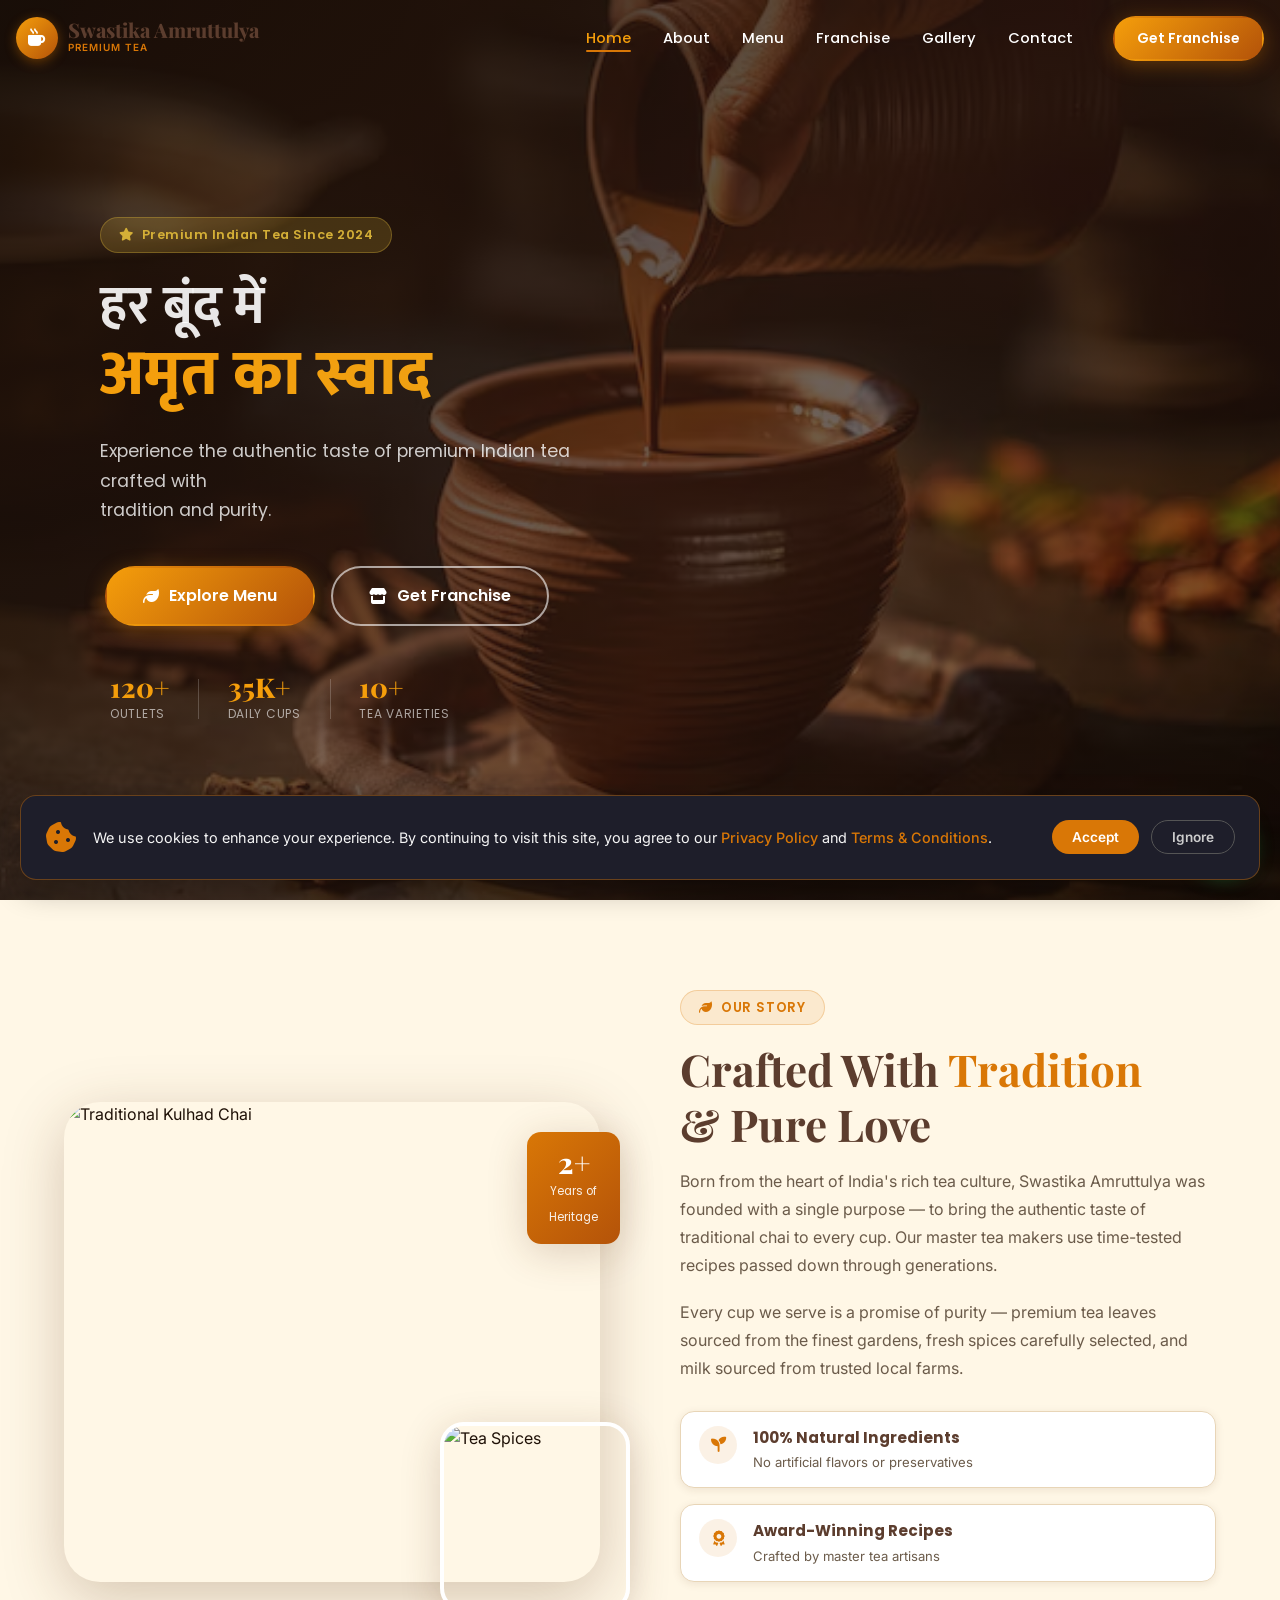
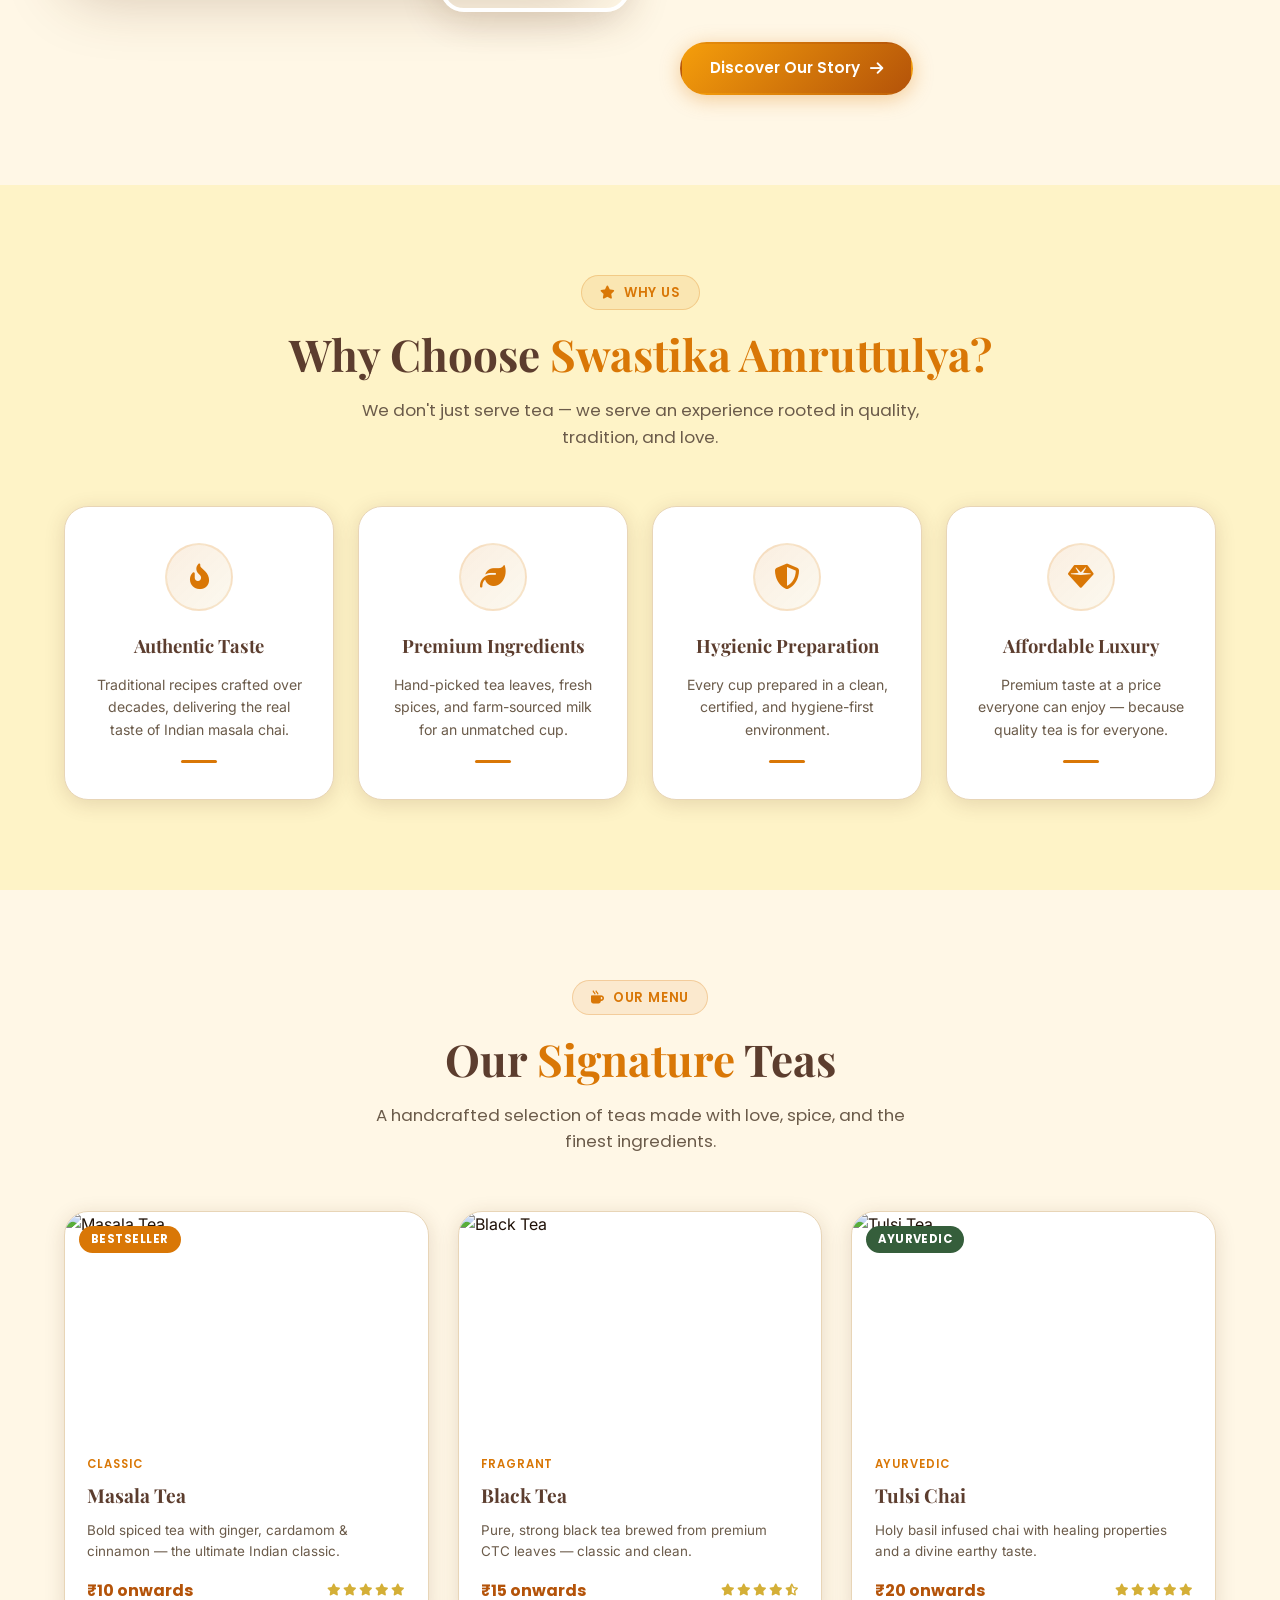
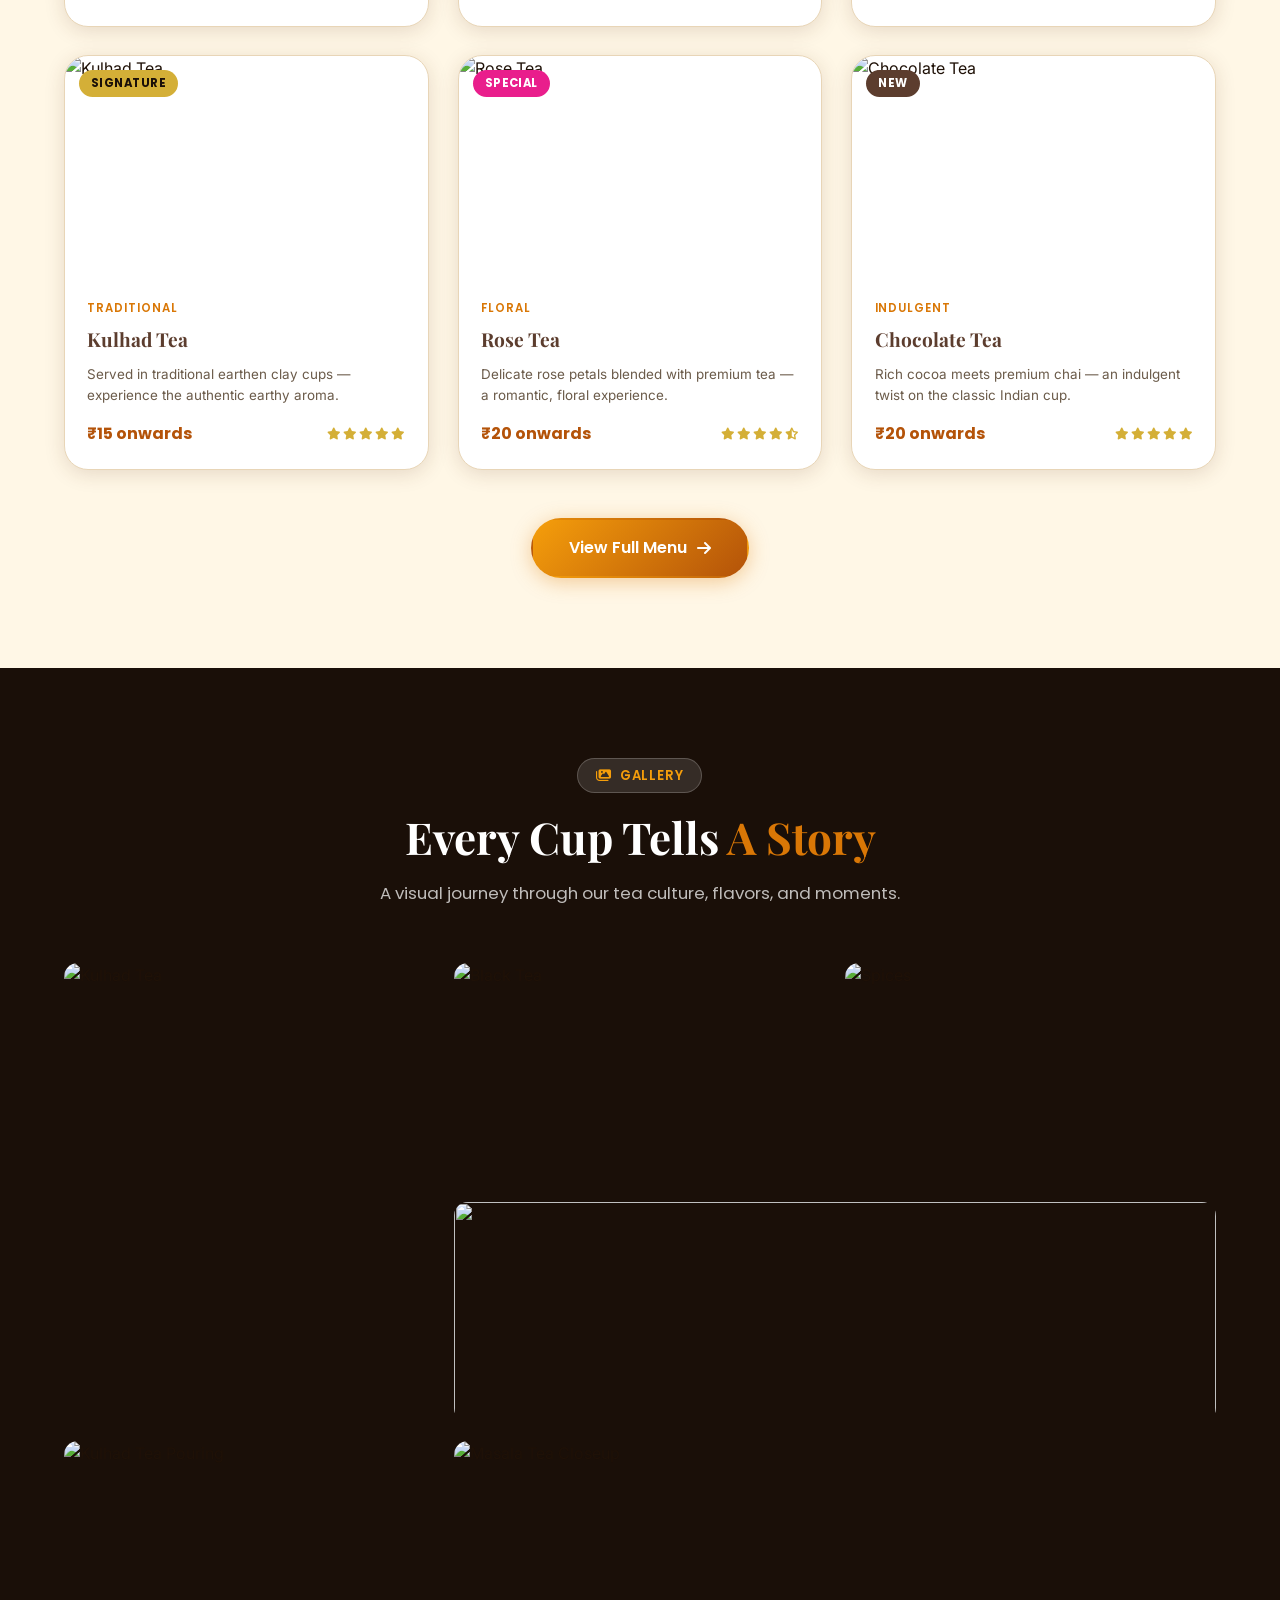
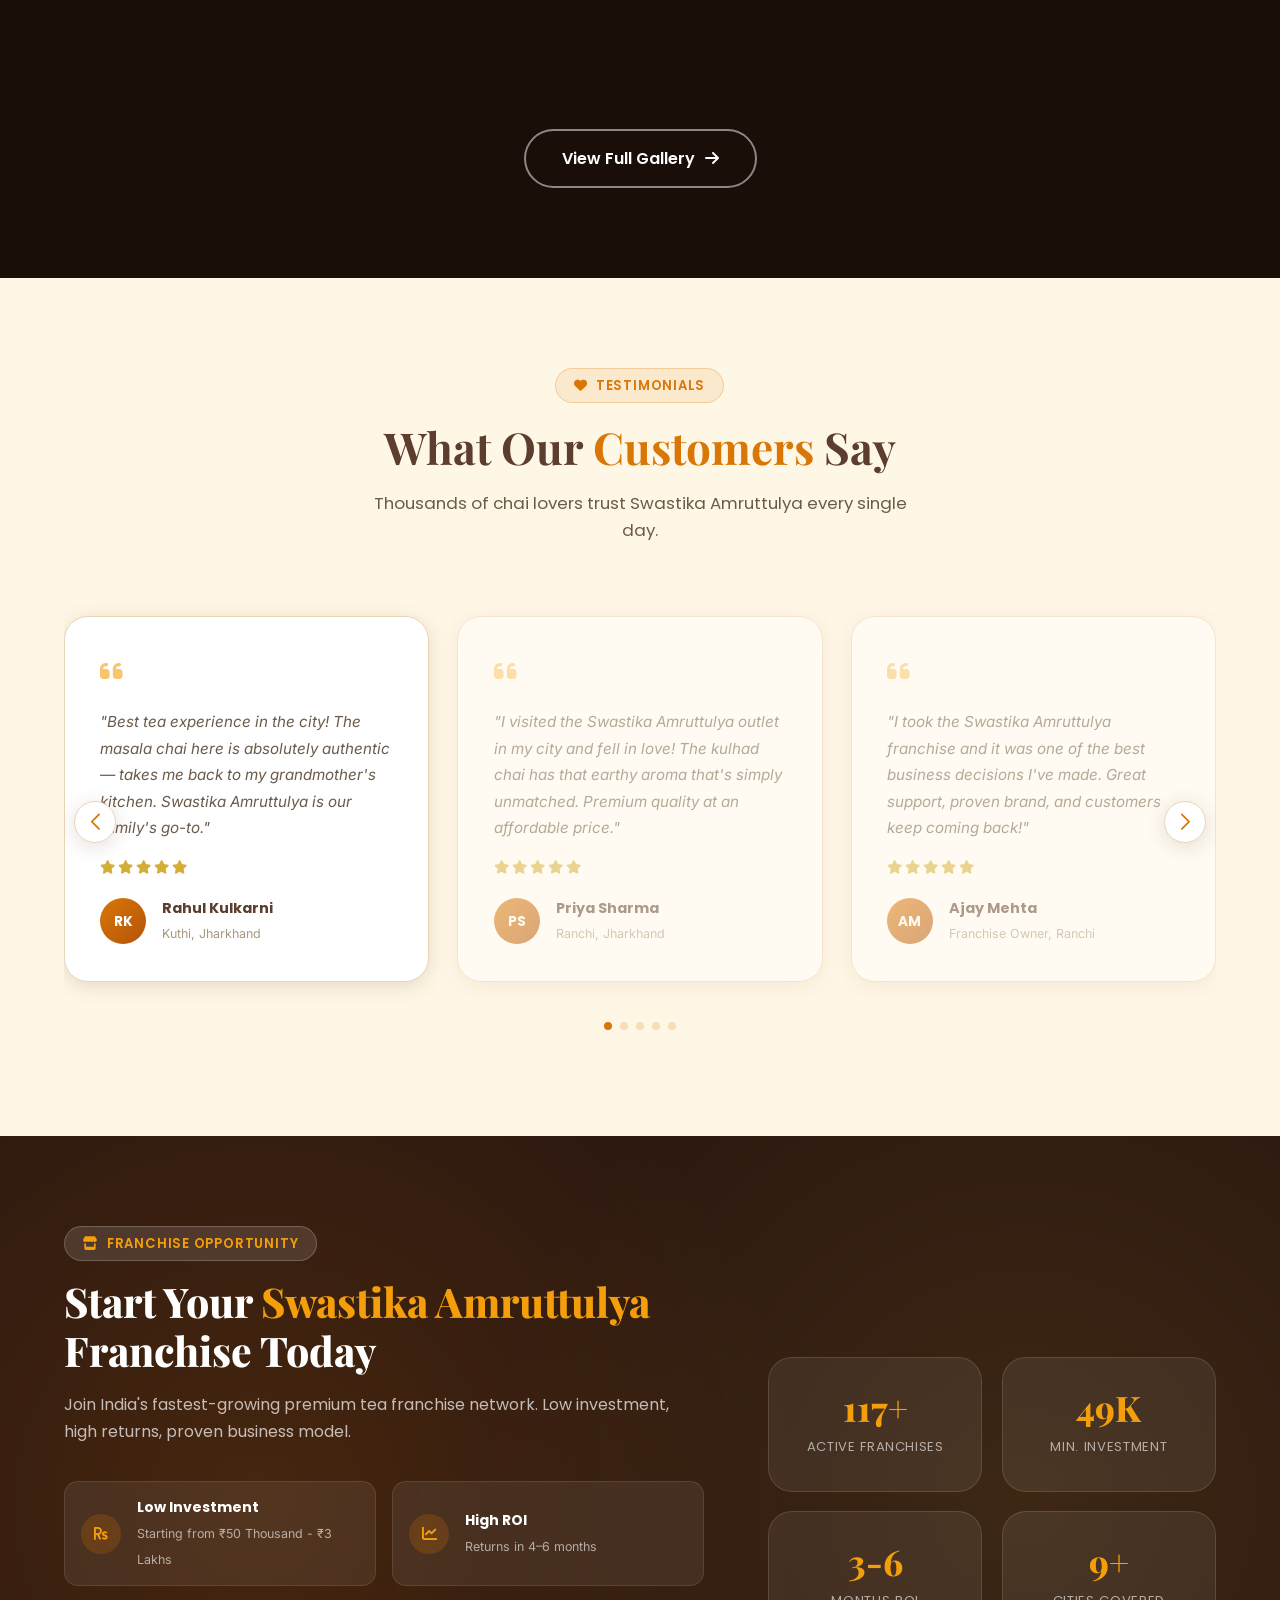
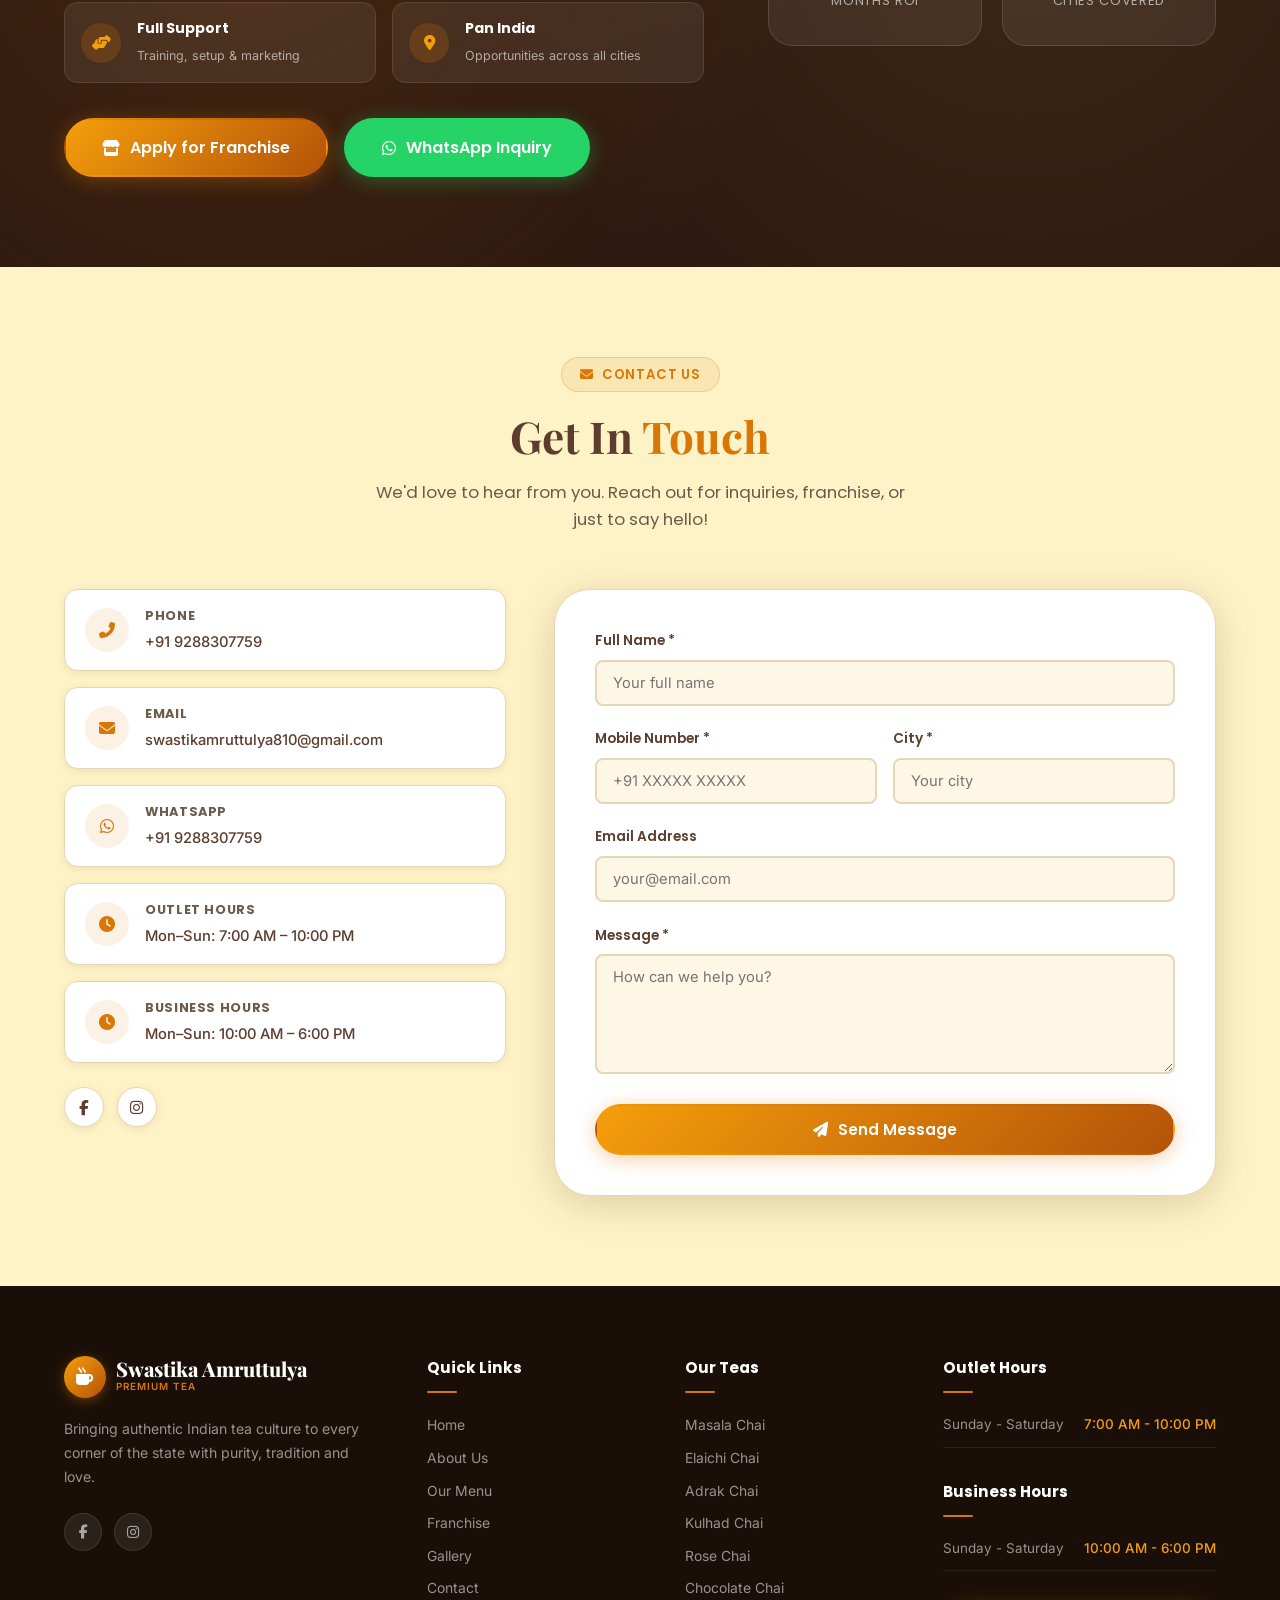
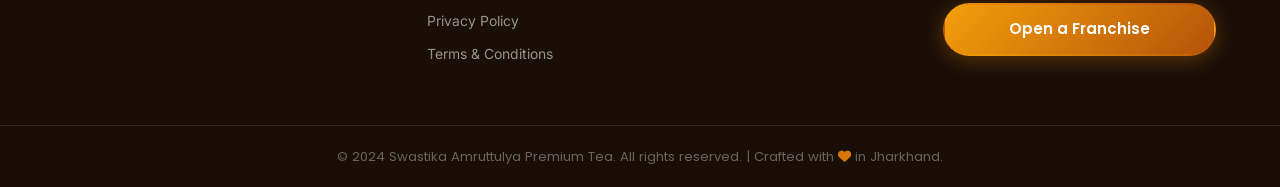
==== commit c6dfaa12: "Added changes" ====
--- a/index.html
+++ b/index.html
@@ -154,7 +154,7 @@
         <div class="hero-img-container">
           <img
             src="https://sspark.genspark.ai/cfimages?u1=s02Ya72GDk0jxZFGhSJr5Eh%2FsvBQfhvVGXmbQeXmKMR4j2ZtwkROABsLttW9F4OC3F8DFliJaTjXq7aYgZ%2FCXefyF39lTu%2BMfDo8O5OlTnKTgX1GxvkaSvhu7RlVVRV4BKAGq6I0%2FpihwRa%2BPCTgci5ZDeUawAP6jCh1alKdldwsoCjzPq1tVsGFJEiUSXdLzPLPJTZS3Zs%3D&amp;u2=wQTsA9V3M3eaiV0p&amp;width=2560"
-            alt="Premium Masala Chai" loading="lazy" decoding="async"
+            alt="Premium Masala Chai" loading="eager" decoding="async"
             class="hero-img"
           />
           <div class="hero-img-ring"></div>
@@ -177,10 +177,10 @@
       <div class="about-grid">
         <div class="about-img-wrapper" data-aos="fade-right">
           <div class="about-img-main">
-            <img src="images/kulhad-chai.webp" alt="Traditional Kulhad Chai" loading="lazy" decoding="async" />
+            <img src="https://swastikamruttulya.co.in/images/kulhad-chai.webp" alt="Traditional Kulhad Chai" loading="eager" decoding="async" />
           </div>
           <div class="about-img-secondary">
-            <img src="images/masala1.webp" alt="Tea Spices" loading="lazy" decoding="async" />
+            <img src="https://swastikamruttulya.co.in/images/masala1.webp" alt="Tea Spices" loading="eager" decoding="async" />
           </div>
           <div class="about-years-badge">
             <span class="years-num">2+</span>
@@ -317,7 +317,7 @@
         <!-- Masala Tea -->
         <div class="tea-card" data-aos="fade-up" data-aos-delay="100">
           <div class="tea-img-wrapper">
-            <img src="images/masala-tea.webp" alt="Masala Tea" loading="lazy" decoding="async" />
+            <img src="https://swastikamruttulya.co.in/images/masala-tea.webp" alt="Masala Tea" loading="eager" decoding="async" />
             <div class="tea-badge">Bestseller</div>
             <div class="tea-overlay">
               <a href="menu.html" class="btn btn-sm btn-white">View Details</a>
@@ -346,7 +346,7 @@
         <!-- Black Tea -->
         <div class="tea-card" data-aos="fade-up" data-aos-delay="150">
           <div class="tea-img-wrapper">
-            <img src="images/black-tea.webp" alt="Black Tea" loading="lazy" decoding="async" />
+            <img src="https://swastikamruttulya.co.in/images/black-tea.webp" alt="Black Tea" loading="eager" decoding="async" />
             <div class="tea-overlay">
               <a href="menu.html" class="btn btn-sm btn-white">View Details</a>
             </div>
@@ -374,7 +374,7 @@
         <!-- Tulsi Chai -->
         <div class="tea-card" data-aos="fade-up" data-aos-delay="200">
           <div class="tea-img-wrapper">
-            <img src="images/tulsi-tea.webp" alt="Tulsi Tea" loading="lazy" decoding="async" />
+            <img src="https://swastikamruttulya.co.in/images/tulsi-tea.webp" alt="Tulsi Tea" loading="eager" decoding="async" />
             <div class="tea-badge tea-badge-green">Ayurvedic</div>
             <div class="tea-overlay">
               <a href="menu.html" class="btn btn-sm btn-white">View Details</a>
@@ -403,7 +403,7 @@
         <!-- Kulhad Chai -->
         <div class="tea-card" data-aos="fade-up" data-aos-delay="250">
           <div class="tea-img-wrapper">
-            <img src="images/kulhad-tea.webp" alt="Kulhad Tea" loading="lazy" decoding="async" />
+            <img src="https://swastikamruttulya.co.in/images/kulhad-tea.webp" alt="Kulhad Tea" loading="eager" decoding="async" />
             <div class="tea-badge tea-badge-gold">Signature</div>
             <div class="tea-overlay">
               <a href="menu.html" class="btn btn-sm btn-white">View Details</a>
@@ -432,7 +432,7 @@
         <!-- Rose Tea -->
         <div class="tea-card" data-aos="fade-up" data-aos-delay="300">
           <div class="tea-img-wrapper">
-            <img src="images/rose-tea.webp" alt="Rose Tea" loading="lazy" decoding="async" />
+            <img src="https://swastikamruttulya.co.in/images/rose-tea.webp" alt="Rose Tea" loading="eager" decoding="async" />
             <div class="tea-badge tea-badge-pink">Special</div>
             <div class="tea-overlay">
               <a href="menu.html" class="btn btn-sm btn-white">View Details</a>
@@ -461,7 +461,7 @@
         <!-- Chocolate Tea -->
         <div class="tea-card" data-aos="fade-up" data-aos-delay="350">
           <div class="tea-img-wrapper">
-            <img src="images/chocolate-tea.webp" alt="Chocolate Tea" loading="lazy" decoding="async" />
+            <img src="https://swastikamruttulya.co.in/images/chocolate-tea.webp" alt="Chocolate Tea" loading="eager" decoding="async" />
             <div class="tea-badge tea-badge-brown">New</div>
             <div class="tea-overlay">
               <a href="menu.html" class="btn btn-sm btn-white">View Details</a>
@@ -513,39 +513,39 @@
 
       <div class="gallery-masonry">
         <div class="gallery-item gallery-tall" data-aos="fade-up" data-aos-delay="100">
-          <img src="images/kulhad-tea.webp" alt="Kulhad Tea" loading="lazy" decoding="async" />
+          <img src="https://swastikamruttulya.co.in/images/kulhad-tea.webp" alt="Kulhad Tea" loading="eager" decoding="async" />
           <div class="gallery-item-overlay">
             <i class="fas fa-search-plus"></i>
           </div>
         </div>
         <div class="gallery-item" data-aos="fade-up" data-aos-delay="150">
-          <img src="images/black-tea.webp" alt="Black Tea" loading="lazy" decoding="async" />
+          <img src="https://swastikamruttulya.co.in/images/black-tea.webp" alt="Black Tea" loading="eager" decoding="async" />
           <div class="gallery-item-overlay">
             <i class="fas fa-search-plus"></i>
           </div>
         </div>
         <div class="gallery-item" data-aos="fade-up" data-aos-delay="200">
-          <img src="images/masala.webp" alt="Spices" loading="lazy" decoding="async" />
+          <img src="https://swastikamruttulya.co.in/images/masala.webp" alt="Spices" loading="eager" decoding="async" />
           <div class="gallery-item-overlay">
             <i class="fas fa-search-plus"></i>
           </div>
         </div>
         <div class="gallery-item gallery-wide" data-aos="fade-up" data-aos-delay="250">
-          <img src="images/masala-tea.webp" style="width: 100%; height: 400px;">
-          alt="Masala Tea" loading="lazy" decoding="async"
+          <img src="https://swastikamruttulya.co.in/images/masala-tea.webp" style="width: 100%; height: 400px;">
+          alt="Masala Tea" loading="eager" decoding="async"
           />
           <div class="gallery-item-overlay">
             <i class="fas fa-search-plus"></i>
           </div>
         </div>
         <div class="gallery-item" data-aos="fade-up" data-aos-delay="300">
-          <img src="images/kulhad-chai.webp" alt="Kulhad Tea Pouring" loading="lazy" decoding="async" />
+          <img src="https://swastikamruttulya.co.in/images/kulhad-chai.webp" alt="Kulhad Tea Pouring" loading="eager" decoding="async" />
           <div class="gallery-item-overlay">
             <i class="fas fa-search-plus"></i>
           </div>
         </div>
         <div class="gallery-item gallery-tall" data-aos="fade-up" data-aos-delay="350">
-          <img src="images/masala-tea-closeup.webp" alt="Masala Tea Closeup" loading="lazy" decoding="async" />
+          <img src="https://swastikamruttulya.co.in/images/masala-tea-closeup.webp" alt="Masala Tea Closeup" loading="eager" decoding="async" />
           <div class="gallery-item-overlay">
             <i class="fas fa-search-plus"></i>
           </div>
@@ -1015,7 +1015,7 @@
       <i class="fas fa-chevron-right"></i>
     </button>
     <div class="lightbox-content">
-      <img src="" alt="" loading="lazy" decoding="async" loading="lazy" decoding="async" id="lightbox-img" />
+      <img src="" alt="" loading="eager" decoding="async" loading="eager" decoding="async" id="lightbox-img" />
     </div>
   </div>
 
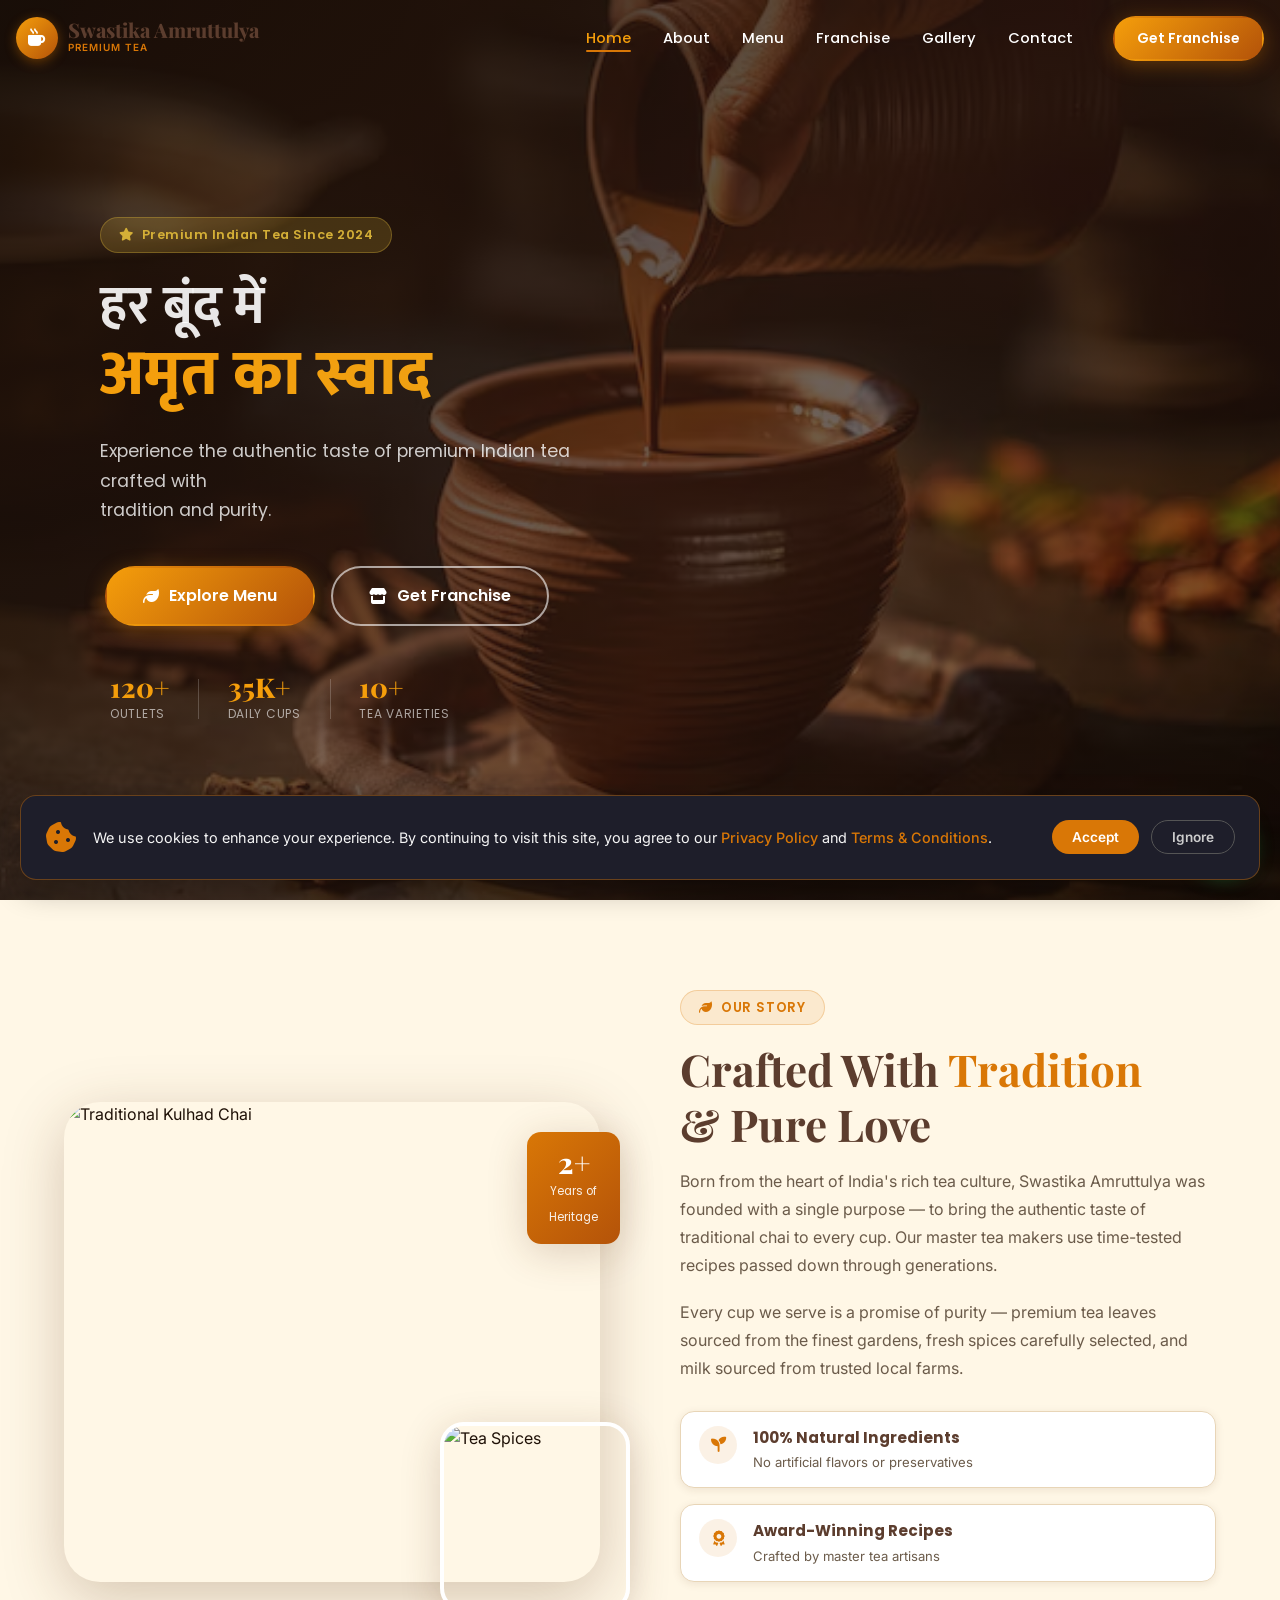
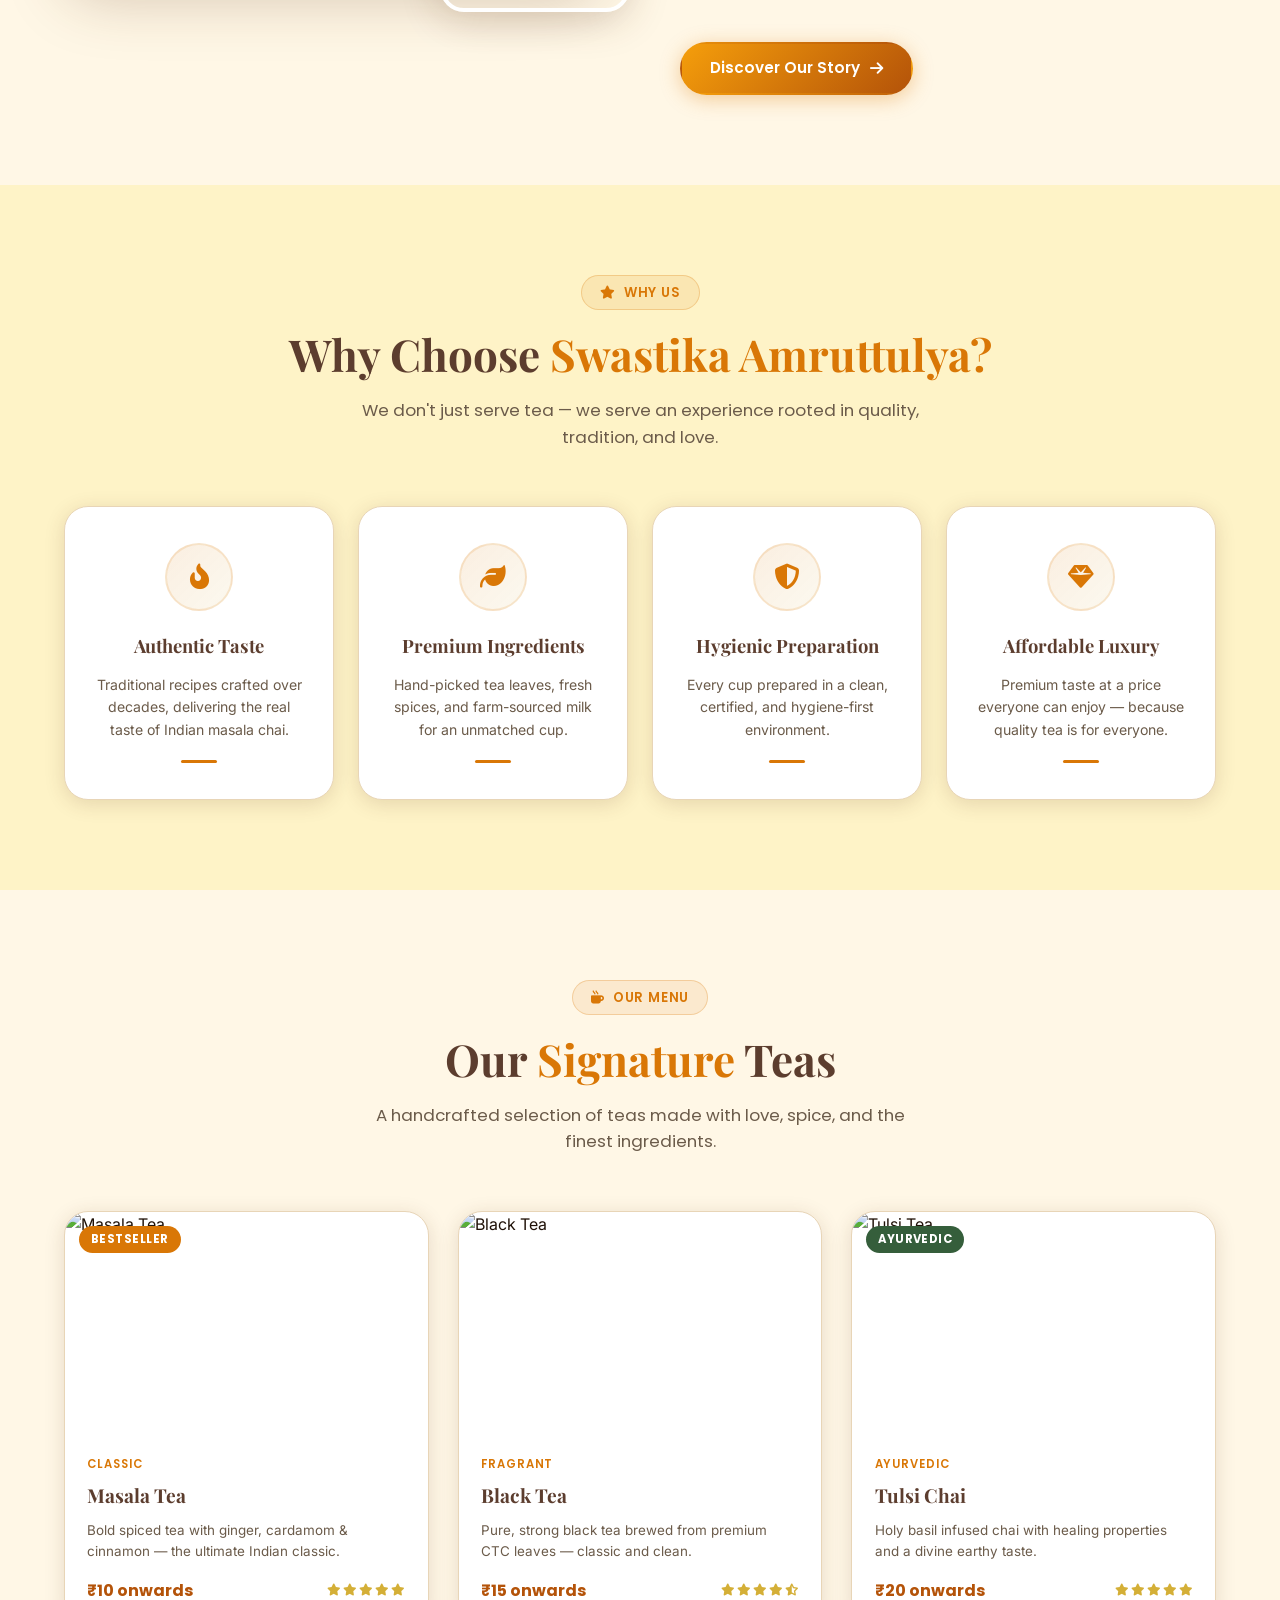
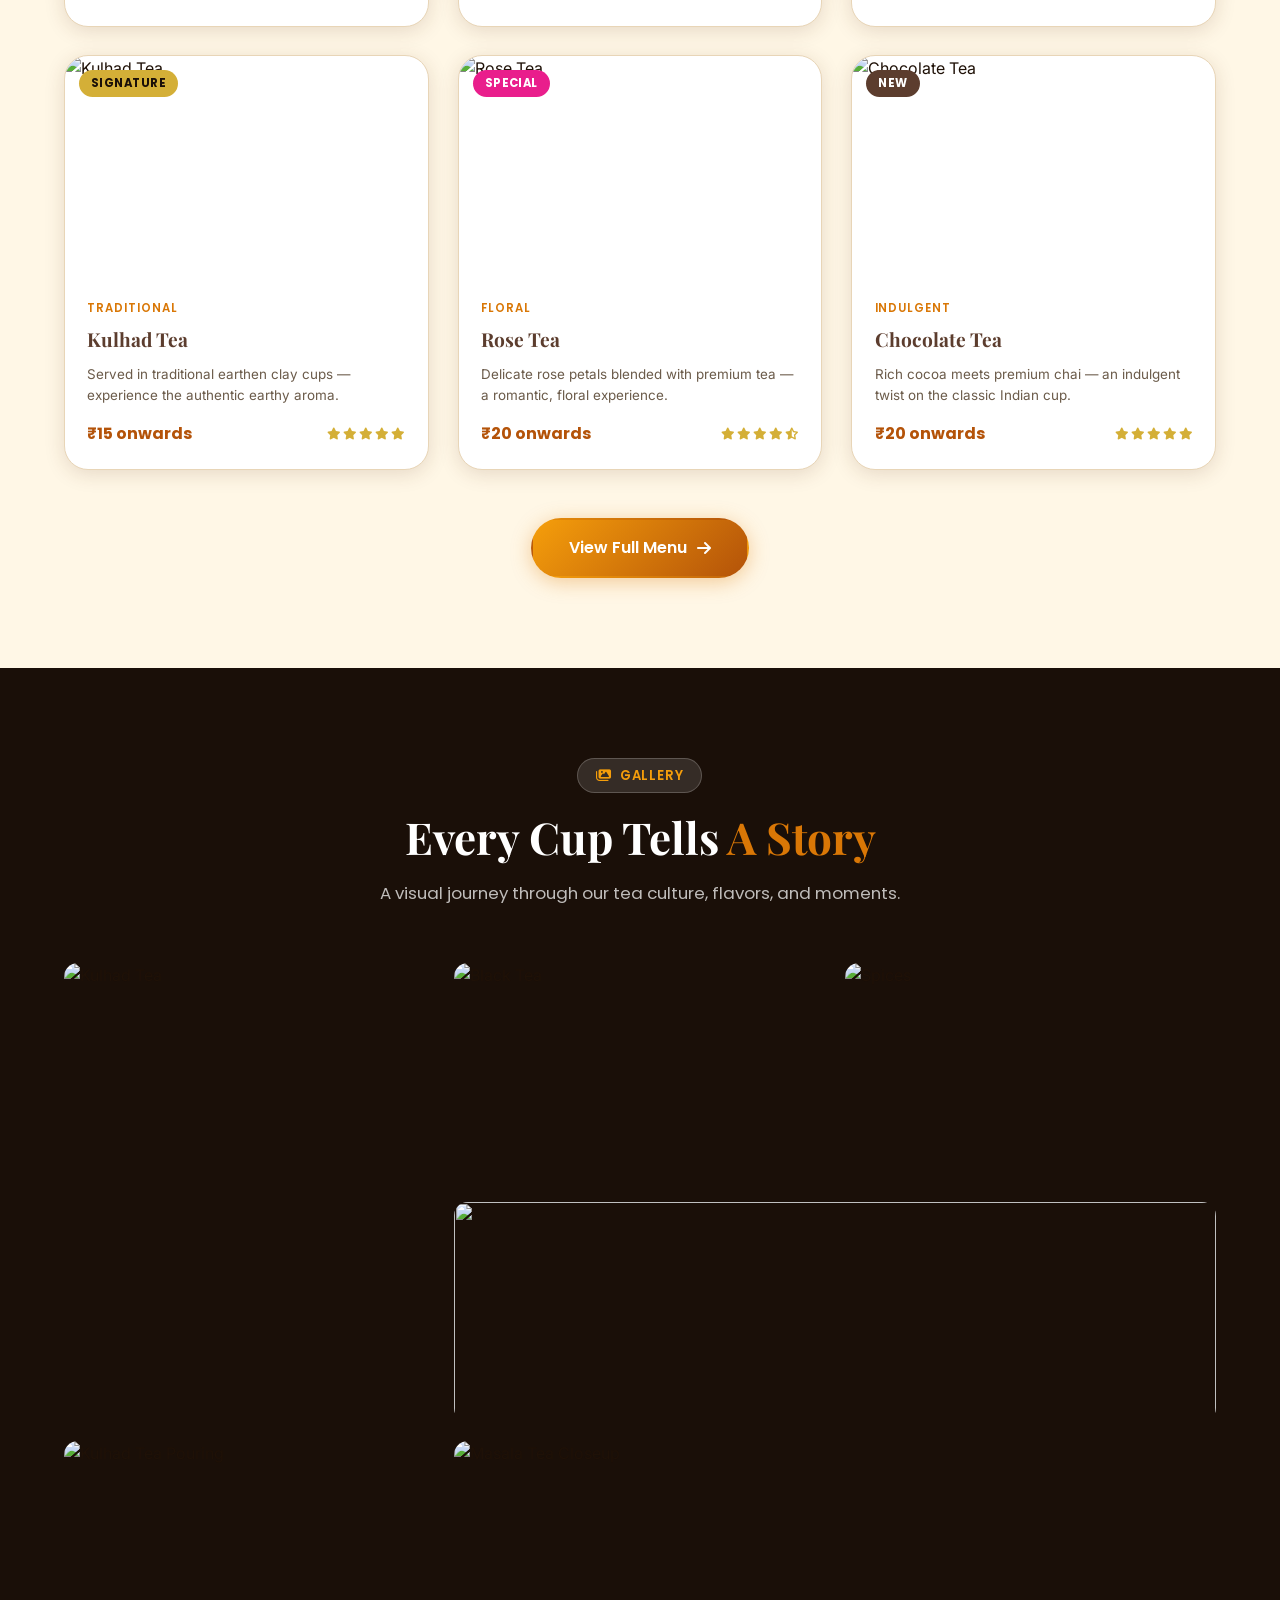
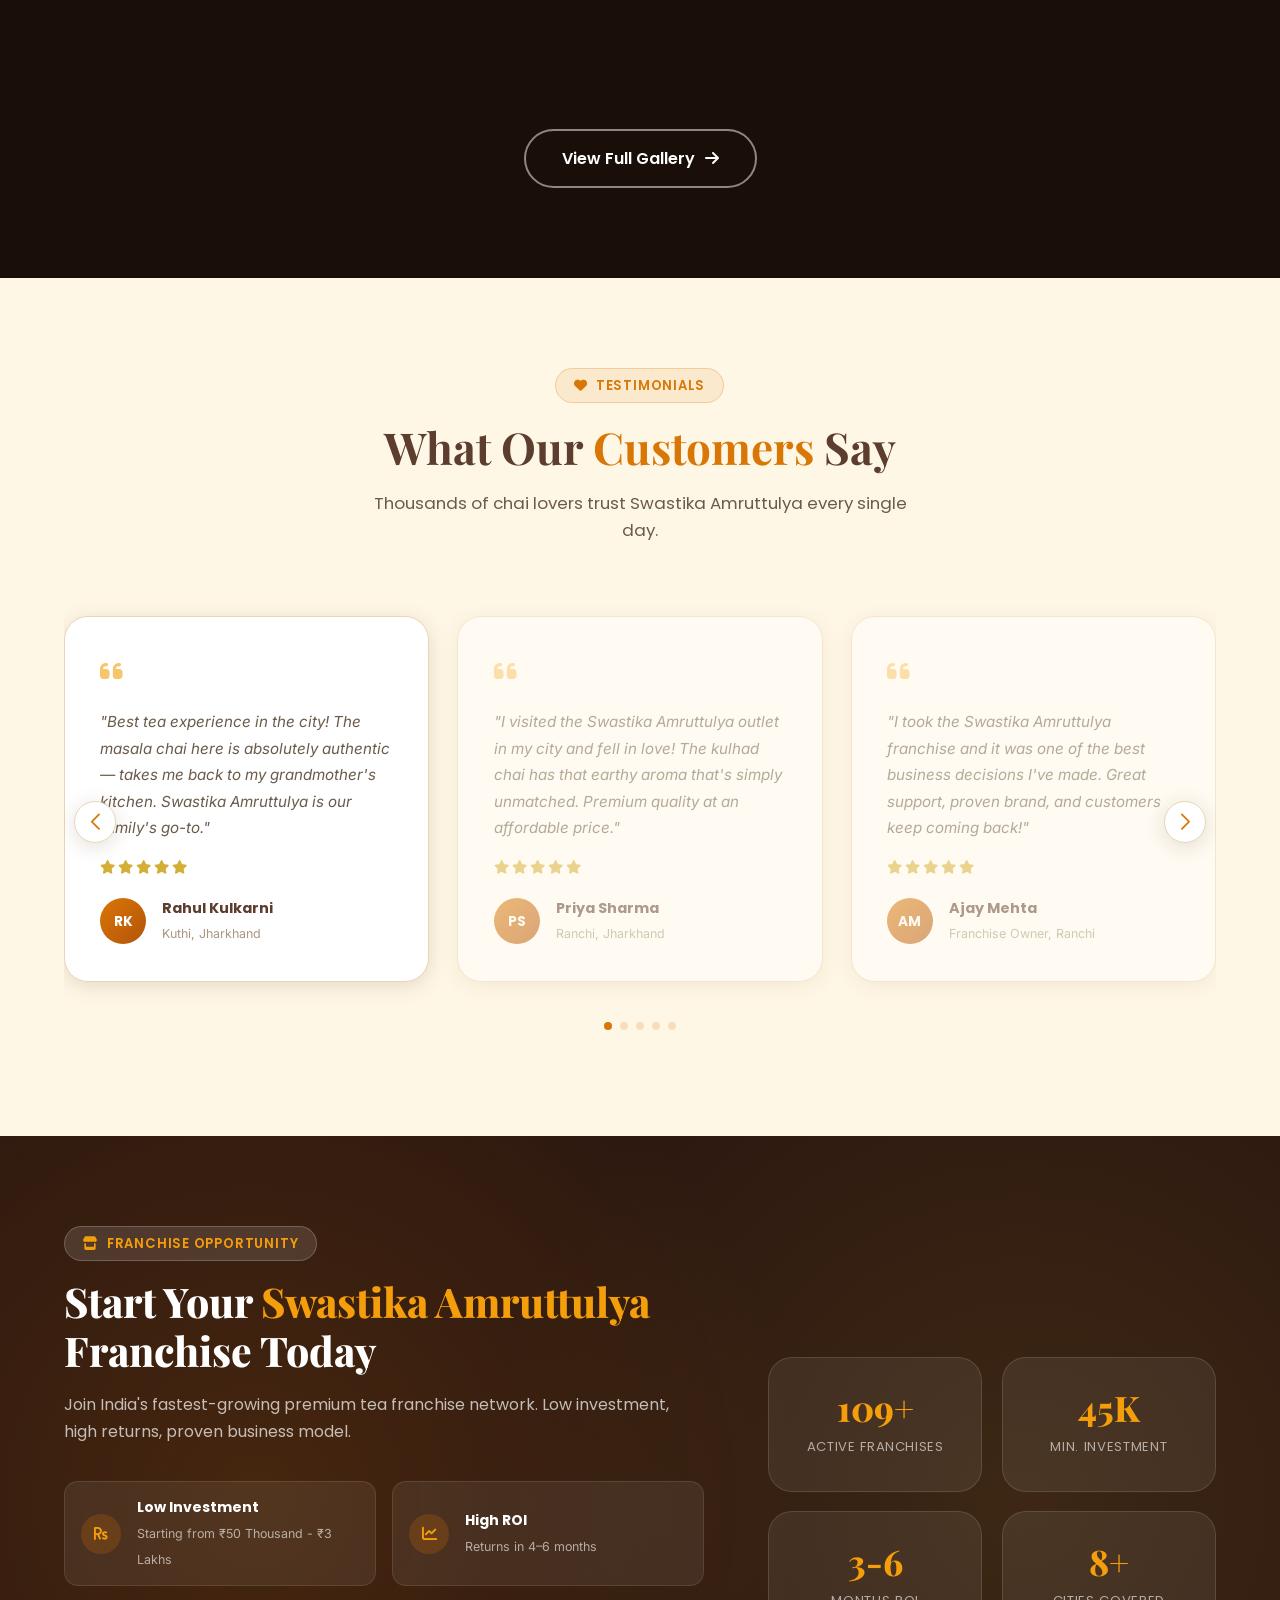
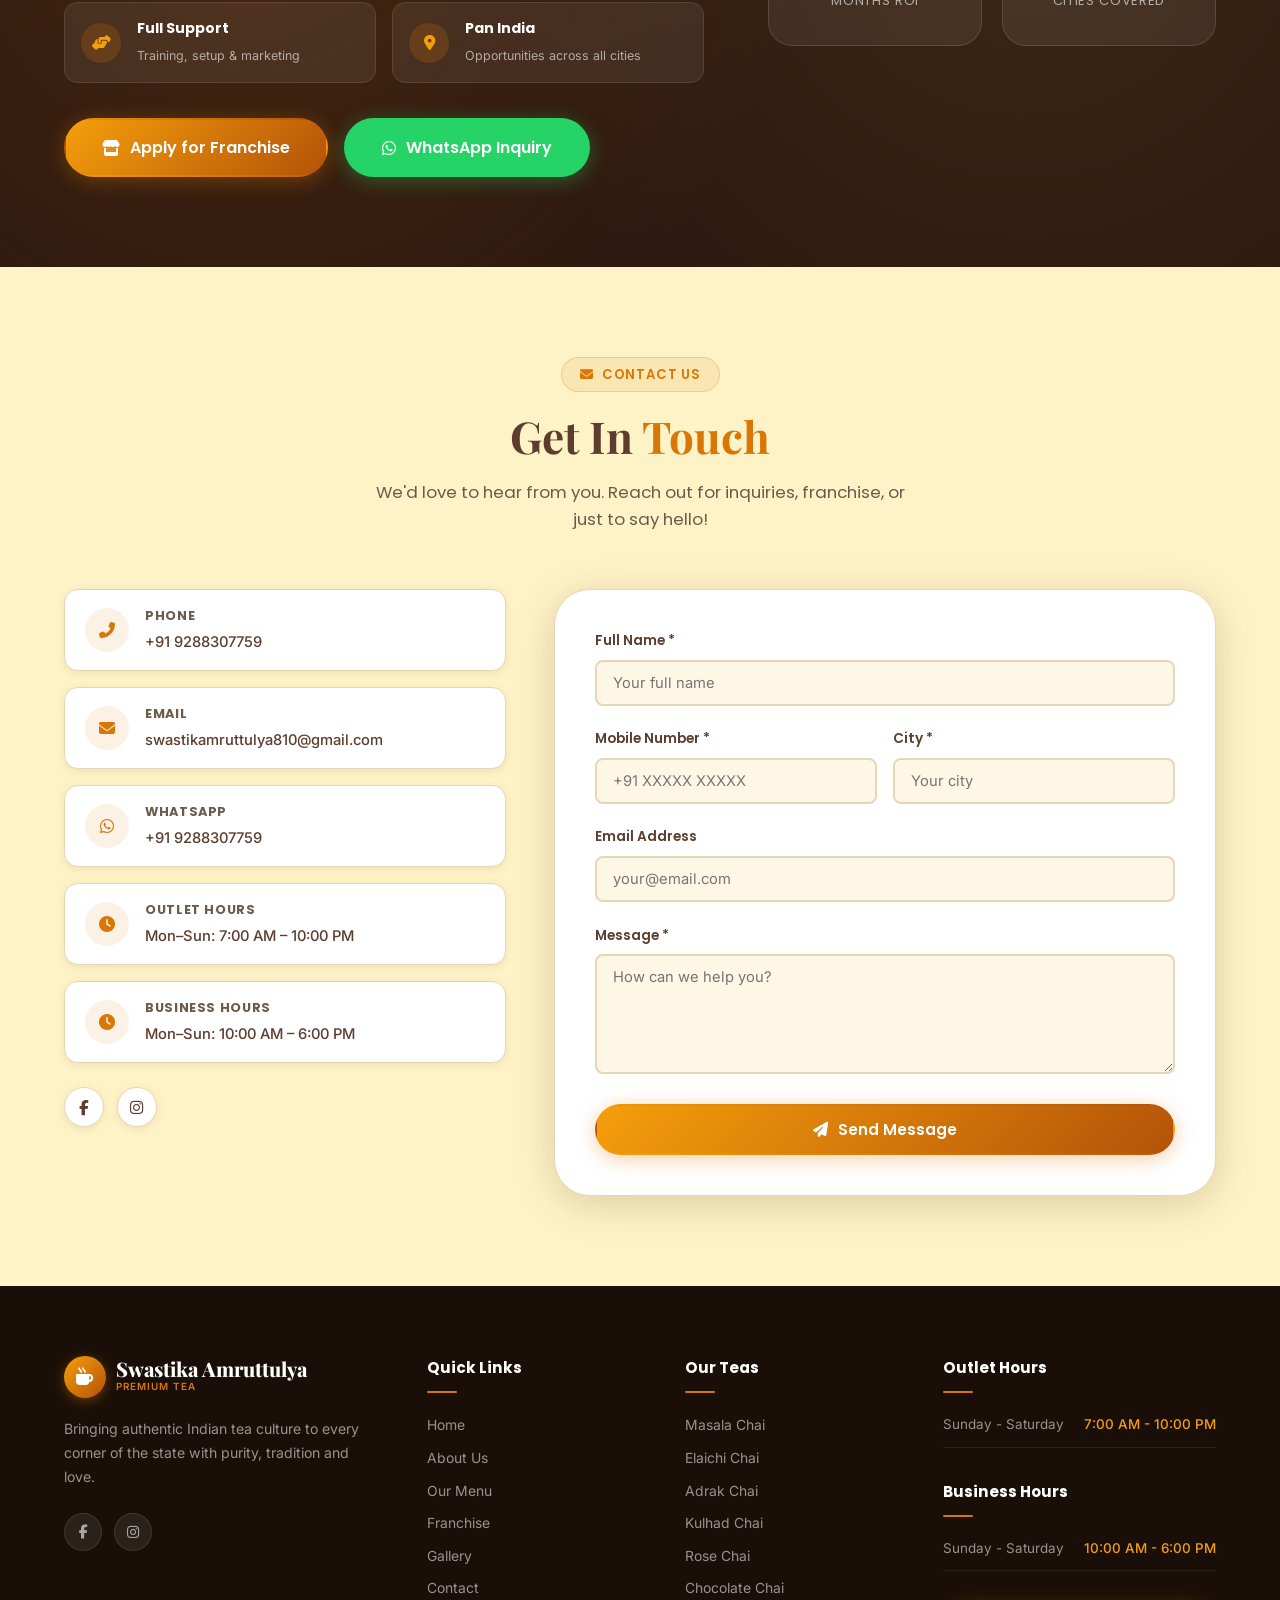
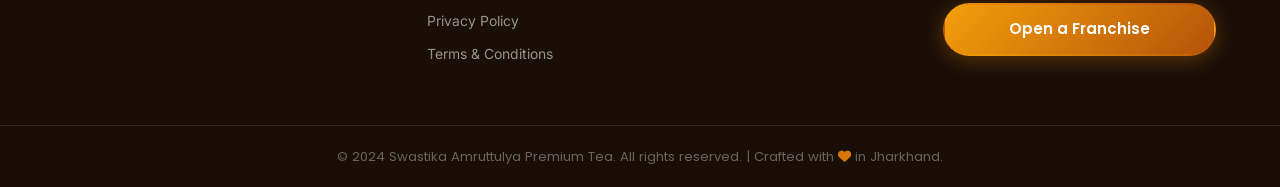
==== commit 36cdba0a: "Added changes" ====
--- a/index.html
+++ b/index.html
@@ -115,15 +115,15 @@
       <div class="hero-badge" data-aos="fade-down" data-aos-delay="100">
         <i class="fas fa-star"></i> Premium Indian Tea Since 2024
       </div>
-      <h1 class="hero-title" data-aos="fade-up" data-aos-delay="200">
+      <h1 class="hero-title" data-aos-delay="200">
         <span class="hindi-text">हर बूंद में</span>
         <span class="accent-text">अमृत का स्वाद</span>
       </h1>
-      <p class="hero-subtitle" data-aos="fade-up" data-aos-delay="350">
+      <p class="hero-subtitle" data-aos-delay="350">
         Experience the authentic taste of premium Indian tea crafted with<br class="desktop-break" />
         tradition and purity.
       </p>
-      <div class="hero-buttons" data-aos="fade-up" data-aos-delay="500">
+      <div class="hero-buttons" data-aos-delay="500">
         <a href="menu.html" class="btn btn-primary btn-lg">
           <i class="fas fa-leaf"></i> Explore Menu
         </a>
@@ -132,7 +132,7 @@
         </a>
       </div>
 
-      <div class="hero-stats" data-aos="fade-up" data-aos-delay="650">
+      <div class="hero-stats" data-aos-delay="650">
         <div class="stat-item">
           <span class="stat-number">120+</span>
           <span class="stat-label">Outlets</span>
@@ -165,7 +165,7 @@
         </div> -->
     </div>
 
-    <div class="scroll-indicator" data-aos="fade-up" data-aos-delay="800">
+    <div class="scroll-indicator" data-aos-delay="800">
       <span>Scroll Down</span>
       <div class="scroll-arrow"><i class="fas fa-chevron-down"></i></div>
     </div>
@@ -177,10 +177,12 @@
       <div class="about-grid">
         <div class="about-img-wrapper" data-aos="fade-right">
           <div class="about-img-main">
-            <img src="https://swastikamruttulya.co.in/images/kulhad-chai.webp" alt="Traditional Kulhad Chai" loading="eager" decoding="async" />
+            <img src="https://swastikamruttulya.co.in/images/kulhad-chai.webp" alt="Traditional Kulhad Chai"
+              loading="eager" decoding="async" />
           </div>
           <div class="about-img-secondary">
-            <img src="https://swastikamruttulya.co.in/images/masala1.webp" alt="Tea Spices" loading="eager" decoding="async" />
+            <img src="https://swastikamruttulya.co.in/images/masala1.webp" alt="Tea Spices" loading="eager"
+              decoding="async" />
           </div>
           <div class="about-years-badge">
             <span class="years-num">2+</span>
@@ -236,7 +238,7 @@
   <!-- ========== WHY CHOOSE US ========== -->
   <section class="why-us section-padding bg-warm" id="why-us">
     <div class="container">
-      <div class="section-header" data-aos="fade-up">
+      <div class="section-header">
         <div class="section-tag"><i class="fas fa-star"></i> Why Us</div>
         <h2 class="section-title">
           Why Choose <span class="text-accent">Swastika Amruttulya?</span>
@@ -248,7 +250,7 @@
       </div>
 
       <div class="features-grid">
-        <div class="feature-card" data-aos="fade-up" data-aos-delay="100">
+        <div class="feature-card" data-aos-delay="100">
           <div class="feature-icon">
             <i class="fas fa-fire-alt"></i>
           </div>
@@ -260,7 +262,7 @@
           <div class="feature-line"></div>
         </div>
 
-        <div class="feature-card" data-aos="fade-up" data-aos-delay="200">
+        <div class="feature-card" data-aos-delay="200">
           <div class="feature-icon">
             <i class="fas fa-leaf"></i>
           </div>
@@ -272,7 +274,7 @@
           <div class="feature-line"></div>
         </div>
 
-        <div class="feature-card" data-aos="fade-up" data-aos-delay="300">
+        <div class="feature-card" data-aos-delay="300">
           <div class="feature-icon">
             <i class="fas fa-shield-alt"></i>
           </div>
@@ -284,7 +286,7 @@
           <div class="feature-line"></div>
         </div>
 
-        <div class="feature-card" data-aos="fade-up" data-aos-delay="400">
+        <div class="feature-card" data-aos-delay="400">
           <div class="feature-icon">
             <i class="fas fa-gem"></i>
           </div>
@@ -302,7 +304,7 @@
   <!-- ========== FEATURED TEA MENU ========== -->
   <section class="featured-menu section-padding" id="menu">
     <div class="container">
-      <div class="section-header" data-aos="fade-up">
+      <div class="section-header">
         <div class="section-tag"><i class="fas fa-mug-hot"></i> Our Menu</div>
         <h2 class="section-title">
           Our <span class="text-accent">Signature</span> Teas
@@ -315,9 +317,10 @@
 
       <div class="tea-grid">
         <!-- Masala Tea -->
-        <div class="tea-card" data-aos="fade-up" data-aos-delay="100">
+        <div class="tea-card" data-aos-delay="100">
           <div class="tea-img-wrapper">
-            <img src="https://swastikamruttulya.co.in/images/masala-tea.webp" alt="Masala Tea" loading="eager" decoding="async" />
+            <img src="https://swastikamruttulya.co.in/images/masala-tea.webp" alt="Masala Tea" loading="eager"
+              decoding="async" />
             <div class="tea-badge">Bestseller</div>
             <div class="tea-overlay">
               <a href="menu.html" class="btn btn-sm btn-white">View Details</a>
@@ -344,9 +347,10 @@
         </div>
 
         <!-- Black Tea -->
-        <div class="tea-card" data-aos="fade-up" data-aos-delay="150">
+        <div class="tea-card" data-aos-delay="150">
           <div class="tea-img-wrapper">
-            <img src="https://swastikamruttulya.co.in/images/black-tea.webp" alt="Black Tea" loading="eager" decoding="async" />
+            <img src="https://swastikamruttulya.co.in/images/black-tea.webp" alt="Black Tea" loading="eager"
+              decoding="async" />
             <div class="tea-overlay">
               <a href="menu.html" class="btn btn-sm btn-white">View Details</a>
             </div>
@@ -372,9 +376,10 @@
         </div>
 
         <!-- Tulsi Chai -->
-        <div class="tea-card" data-aos="fade-up" data-aos-delay="200">
+        <div class="tea-card" data-aos-delay="200">
           <div class="tea-img-wrapper">
-            <img src="https://swastikamruttulya.co.in/images/tulsi-tea.webp" alt="Tulsi Tea" loading="eager" decoding="async" />
+            <img src="https://swastikamruttulya.co.in/images/tulsi-tea.webp" alt="Tulsi Tea" loading="eager"
+              decoding="async" />
             <div class="tea-badge tea-badge-green">Ayurvedic</div>
             <div class="tea-overlay">
               <a href="menu.html" class="btn btn-sm btn-white">View Details</a>
@@ -401,9 +406,10 @@
         </div>
 
         <!-- Kulhad Chai -->
-        <div class="tea-card" data-aos="fade-up" data-aos-delay="250">
+        <div class="tea-card" data-aos-delay="250">
           <div class="tea-img-wrapper">
-            <img src="https://swastikamruttulya.co.in/images/kulhad-tea.webp" alt="Kulhad Tea" loading="eager" decoding="async" />
+            <img src="https://swastikamruttulya.co.in/images/kulhad-tea.webp" alt="Kulhad Tea" loading="eager"
+              decoding="async" />
             <div class="tea-badge tea-badge-gold">Signature</div>
             <div class="tea-overlay">
               <a href="menu.html" class="btn btn-sm btn-white">View Details</a>
@@ -430,9 +436,10 @@
         </div>
 
         <!-- Rose Tea -->
-        <div class="tea-card" data-aos="fade-up" data-aos-delay="300">
+        <div class="tea-card" data-aos-delay="300">
           <div class="tea-img-wrapper">
-            <img src="https://swastikamruttulya.co.in/images/rose-tea.webp" alt="Rose Tea" loading="eager" decoding="async" />
+            <img src="https://swastikamruttulya.co.in/images/rose-tea.webp" alt="Rose Tea" loading="eager"
+              decoding="async" />
             <div class="tea-badge tea-badge-pink">Special</div>
             <div class="tea-overlay">
               <a href="menu.html" class="btn btn-sm btn-white">View Details</a>
@@ -459,9 +466,10 @@
         </div>
 
         <!-- Chocolate Tea -->
-        <div class="tea-card" data-aos="fade-up" data-aos-delay="350">
+        <div class="tea-card" data-aos-delay="350">
           <div class="tea-img-wrapper">
-            <img src="https://swastikamruttulya.co.in/images/chocolate-tea.webp" alt="Chocolate Tea" loading="eager" decoding="async" />
+            <img src="https://swastikamruttulya.co.in/images/chocolate-tea.webp" alt="Chocolate Tea" loading="eager"
+              decoding="async" />
             <div class="tea-badge tea-badge-brown">New</div>
             <div class="tea-overlay">
               <a href="menu.html" class="btn btn-sm btn-white">View Details</a>
@@ -488,7 +496,7 @@
         </div>
       </div>
 
-      <div class="text-center mt-4" data-aos="fade-up">
+      <div class="text-center mt-4">
         <a href="menu.html" class="btn btn-primary btn-lg">
           View Full Menu <i class="fas fa-arrow-right"></i>
         </a>
@@ -499,7 +507,7 @@
   <!-- ========== GALLERY PREVIEW ========== -->
   <section class="gallery-preview section-padding bg-dark" id="gallery">
     <div class="container">
-      <div class="section-header light" data-aos="fade-up">
+      <div class="section-header light">
         <div class="section-tag light">
           <i class="fas fa-images"></i> Gallery
         </div>
@@ -512,25 +520,27 @@
       </div>
 
       <div class="gallery-masonry">
-        <div class="gallery-item gallery-tall" data-aos="fade-up" data-aos-delay="100">
-          <img src="https://swastikamruttulya.co.in/images/kulhad-tea.webp" alt="Kulhad Tea" loading="eager" decoding="async" />
+        <div class="gallery-item gallery-tall" data-aos-delay="100">
+          <img src="https://swastikamruttulya.co.in/images/kulhad-tea.webp" alt="Kulhad Tea" loading="eager"
+            decoding="async" />
           <div class="gallery-item-overlay">
             <i class="fas fa-search-plus"></i>
           </div>
         </div>
-        <div class="gallery-item" data-aos="fade-up" data-aos-delay="150">
-          <img src="https://swastikamruttulya.co.in/images/black-tea.webp" alt="Black Tea" loading="eager" decoding="async" />
+        <div class="gallery-item" data-aos-delay="150">
+          <img src="https://swastikamruttulya.co.in/images/black-tea.webp" alt="Black Tea" loading="eager"
+            decoding="async" />
           <div class="gallery-item-overlay">
             <i class="fas fa-search-plus"></i>
           </div>
         </div>
-        <div class="gallery-item" data-aos="fade-up" data-aos-delay="200">
+        <div class="gallery-item" data-aos-delay="200">
           <img src="https://swastikamruttulya.co.in/images/masala.webp" alt="Spices" loading="eager" decoding="async" />
           <div class="gallery-item-overlay">
             <i class="fas fa-search-plus"></i>
           </div>
         </div>
-        <div class="gallery-item gallery-wide" data-aos="fade-up" data-aos-delay="250">
+        <div class="gallery-item gallery-wide" data-aos-delay="250">
           <img src="https://swastikamruttulya.co.in/images/masala-tea.webp" style="width: 100%; height: 400px;">
           alt="Masala Tea" loading="eager" decoding="async"
           />
@@ -538,21 +548,23 @@
             <i class="fas fa-search-plus"></i>
           </div>
         </div>
-        <div class="gallery-item" data-aos="fade-up" data-aos-delay="300">
-          <img src="https://swastikamruttulya.co.in/images/kulhad-chai.webp" alt="Kulhad Tea Pouring" loading="eager" decoding="async" />
+        <div class="gallery-item" data-aos-delay="300">
+          <img src="https://swastikamruttulya.co.in/images/kulhad-chai.webp" alt="Kulhad Tea Pouring" loading="eager"
+            decoding="async" />
           <div class="gallery-item-overlay">
             <i class="fas fa-search-plus"></i>
           </div>
         </div>
-        <div class="gallery-item gallery-tall" data-aos="fade-up" data-aos-delay="350">
-          <img src="https://swastikamruttulya.co.in/images/masala-tea-closeup.webp" alt="Masala Tea Closeup" loading="eager" decoding="async" />
+        <div class="gallery-item gallery-tall" data-aos-delay="350">
+          <img src="https://swastikamruttulya.co.in/images/masala-tea-closeup.webp" alt="Masala Tea Closeup"
+            loading="eager" decoding="async" />
           <div class="gallery-item-overlay">
             <i class="fas fa-search-plus"></i>
           </div>
         </div>
       </div>
 
-      <div class="text-center mt-4" data-aos="fade-up">
+      <div class="text-center mt-4">
         <a href="gallery.html" class="btn btn-outline-white btn-lg">
           View Full Gallery <i class="fas fa-arrow-right"></i>
         </a>
@@ -563,7 +575,7 @@
   <!-- ========== TESTIMONIALS ========== -->
   <section class="testimonials section-padding" id="testimonials">
     <div class="container">
-      <div class="section-header" data-aos="fade-up">
+      <div class="section-header">
         <div class="section-tag">
           <i class="fas fa-heart"></i> Testimonials
         </div>
@@ -576,7 +588,7 @@
       </div>
 
       <!-- Swiper -->
-      <div class="swiper testimonialSwiper" data-aos="fade-up" data-aos-delay="200">
+      <div class="swiper testimonialSwiper" data-aos-delay="200">
         <div class="swiper-wrapper">
           <div class="swiper-slide">
             <div class="testimonial-card">
@@ -798,7 +810,7 @@
   <!-- ========== CONTACT SECTION ========== -->
   <section class="contact-section section-padding bg-warm" id="contact">
     <div class="container">
-      <div class="section-header" data-aos="fade-up">
+      <div class="section-header">
         <div class="section-tag">
           <i class="fas fa-envelope"></i> Contact Us
         </div>
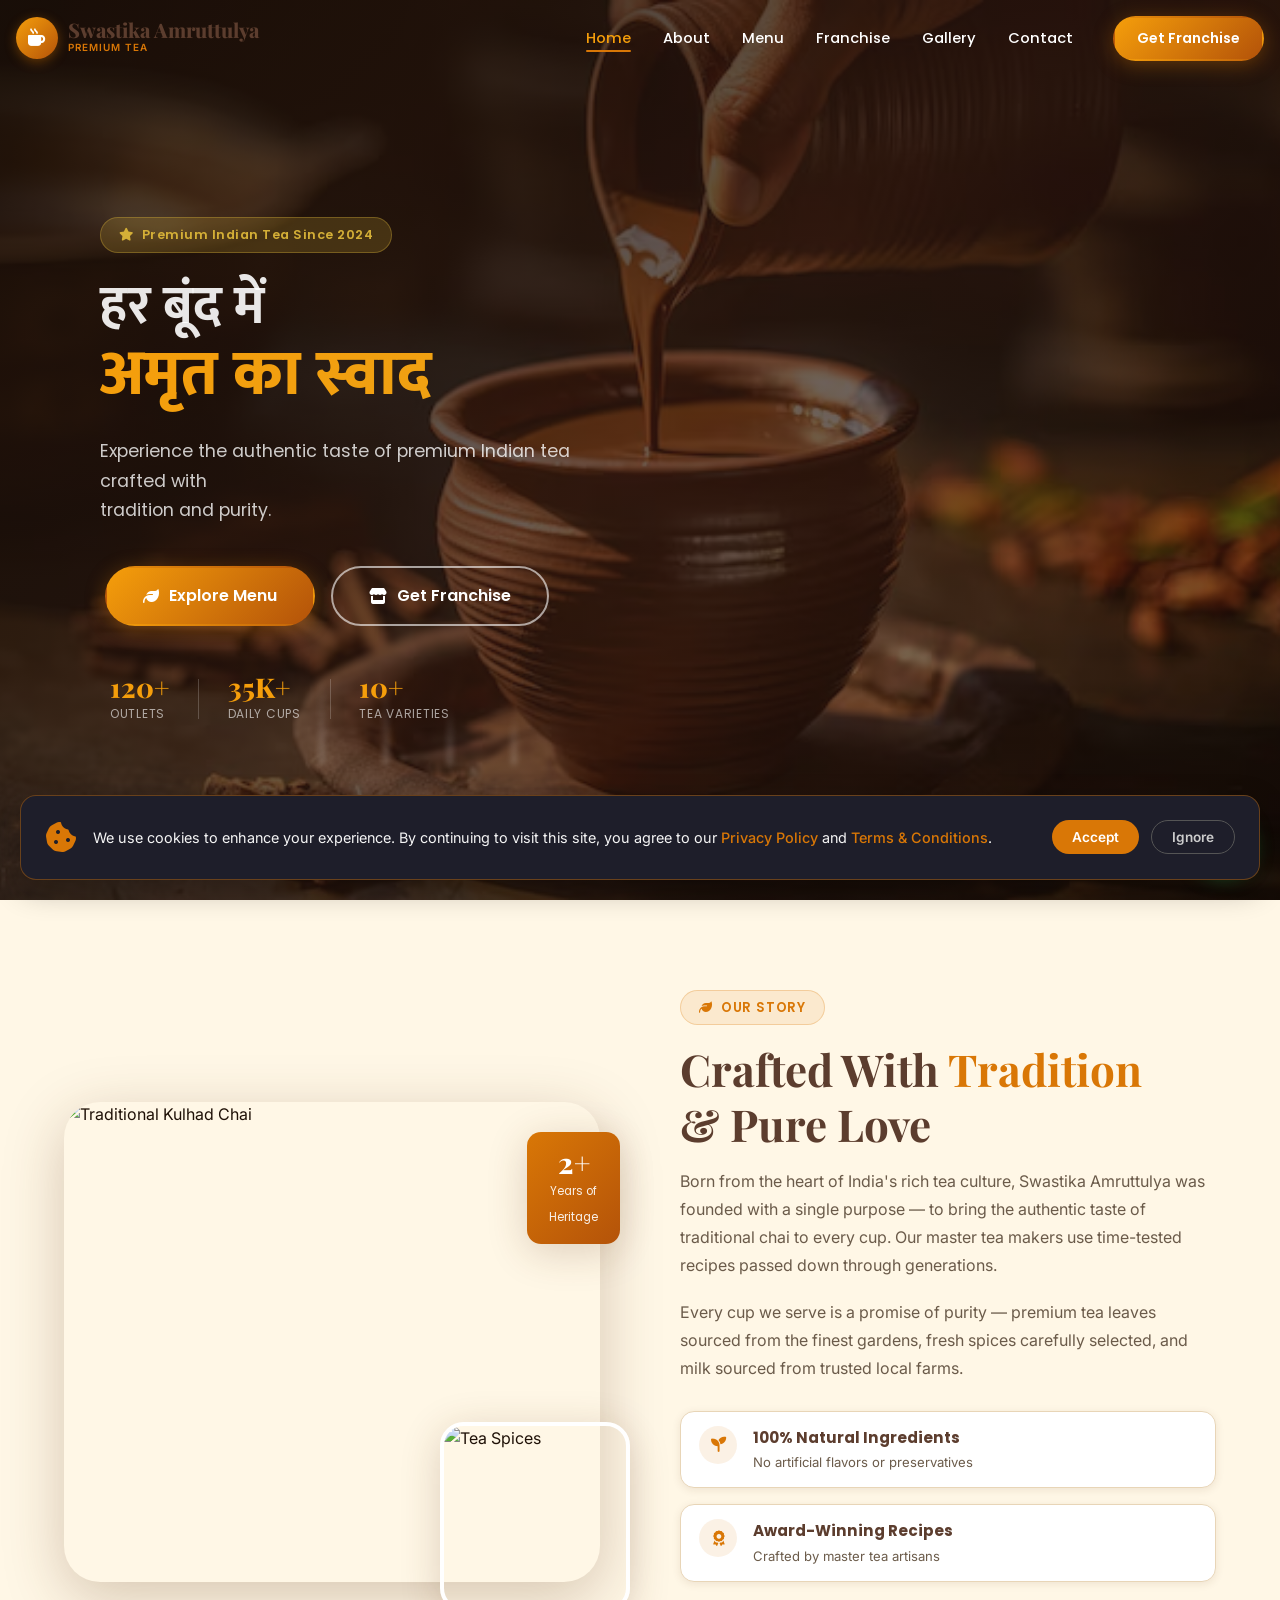
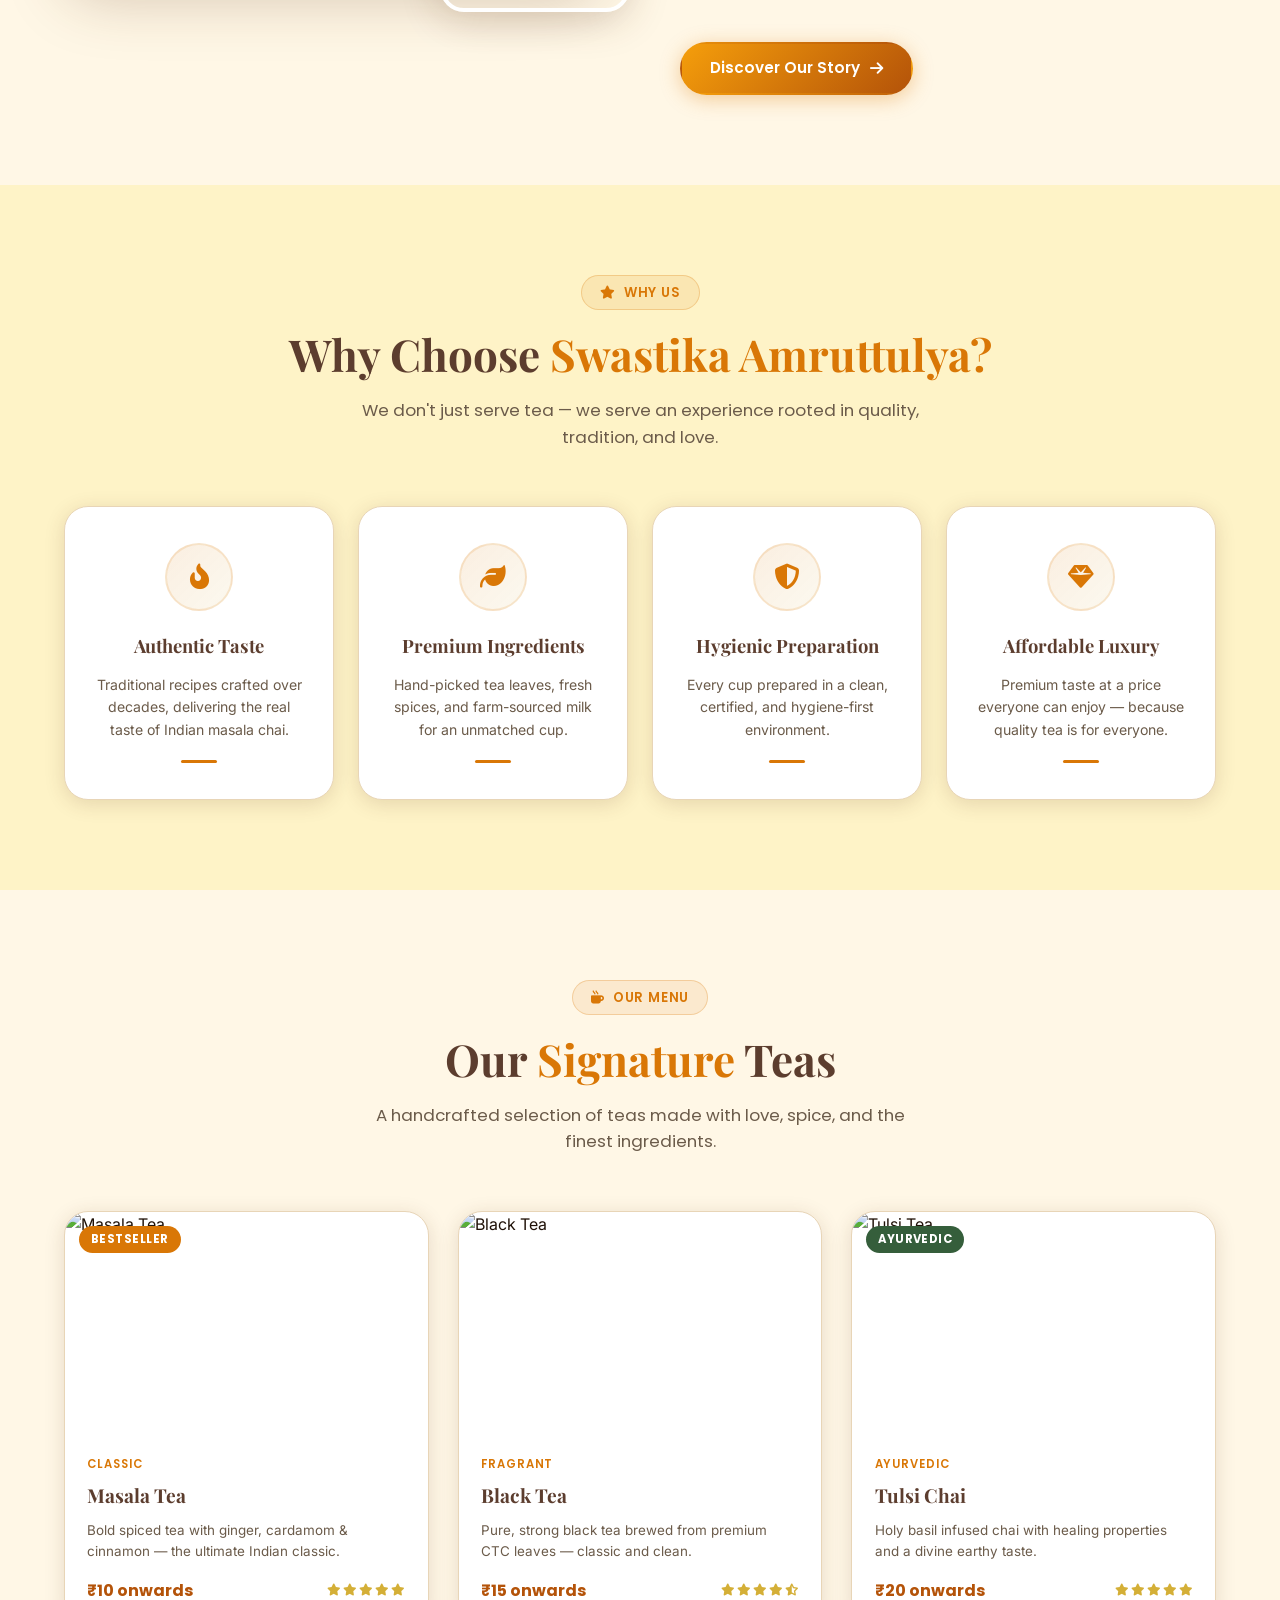
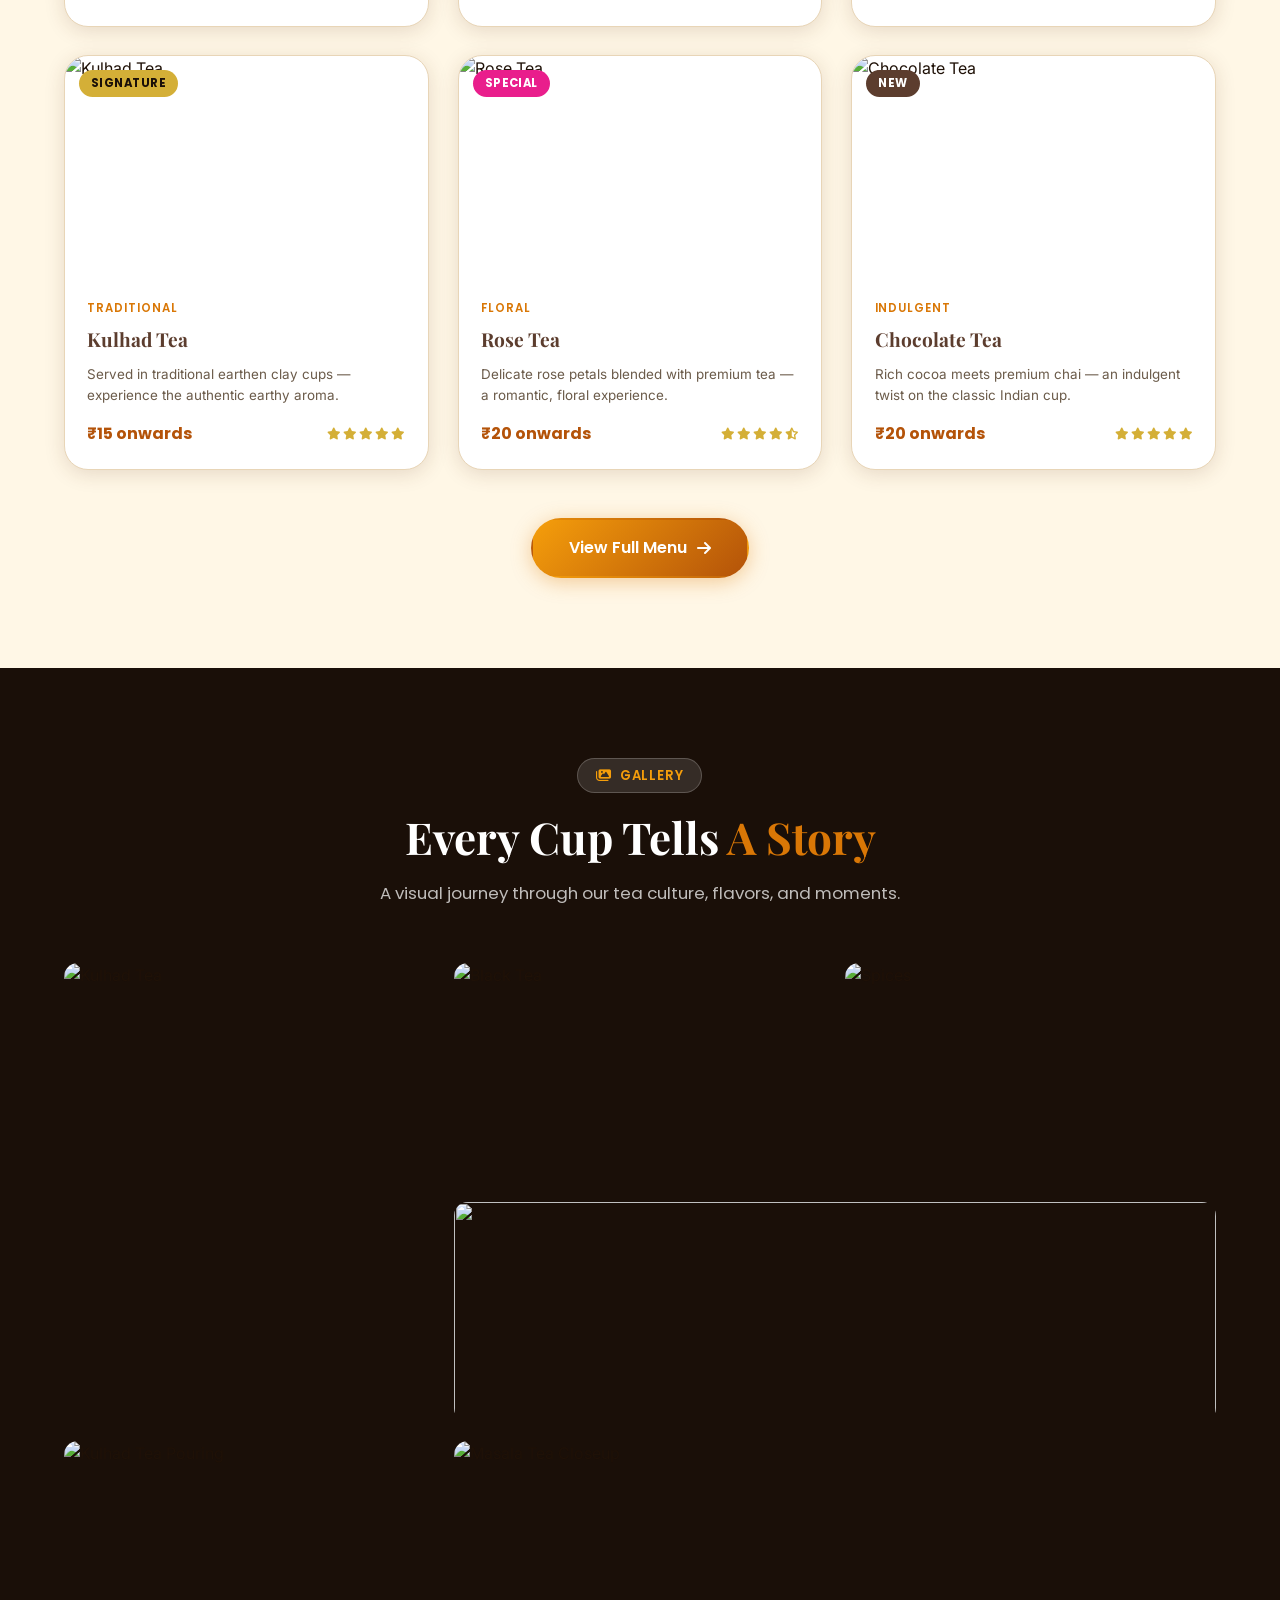
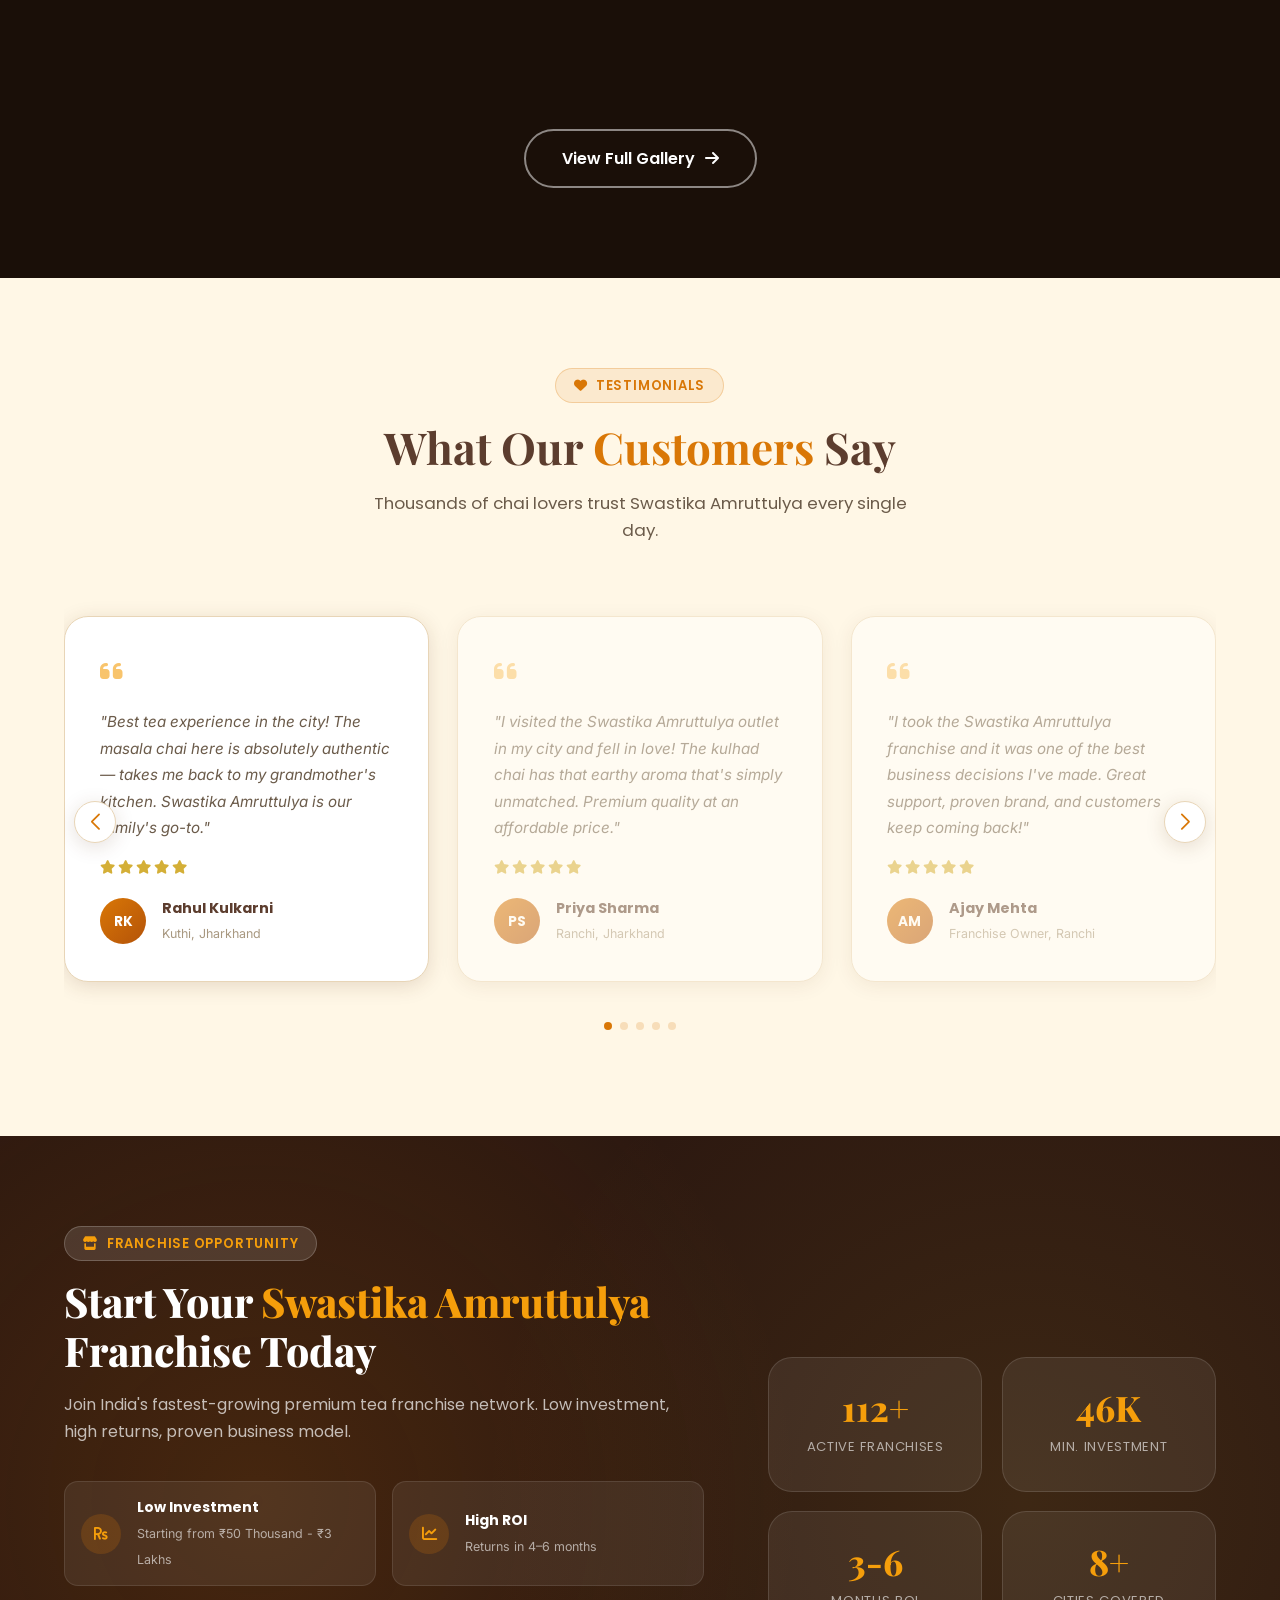
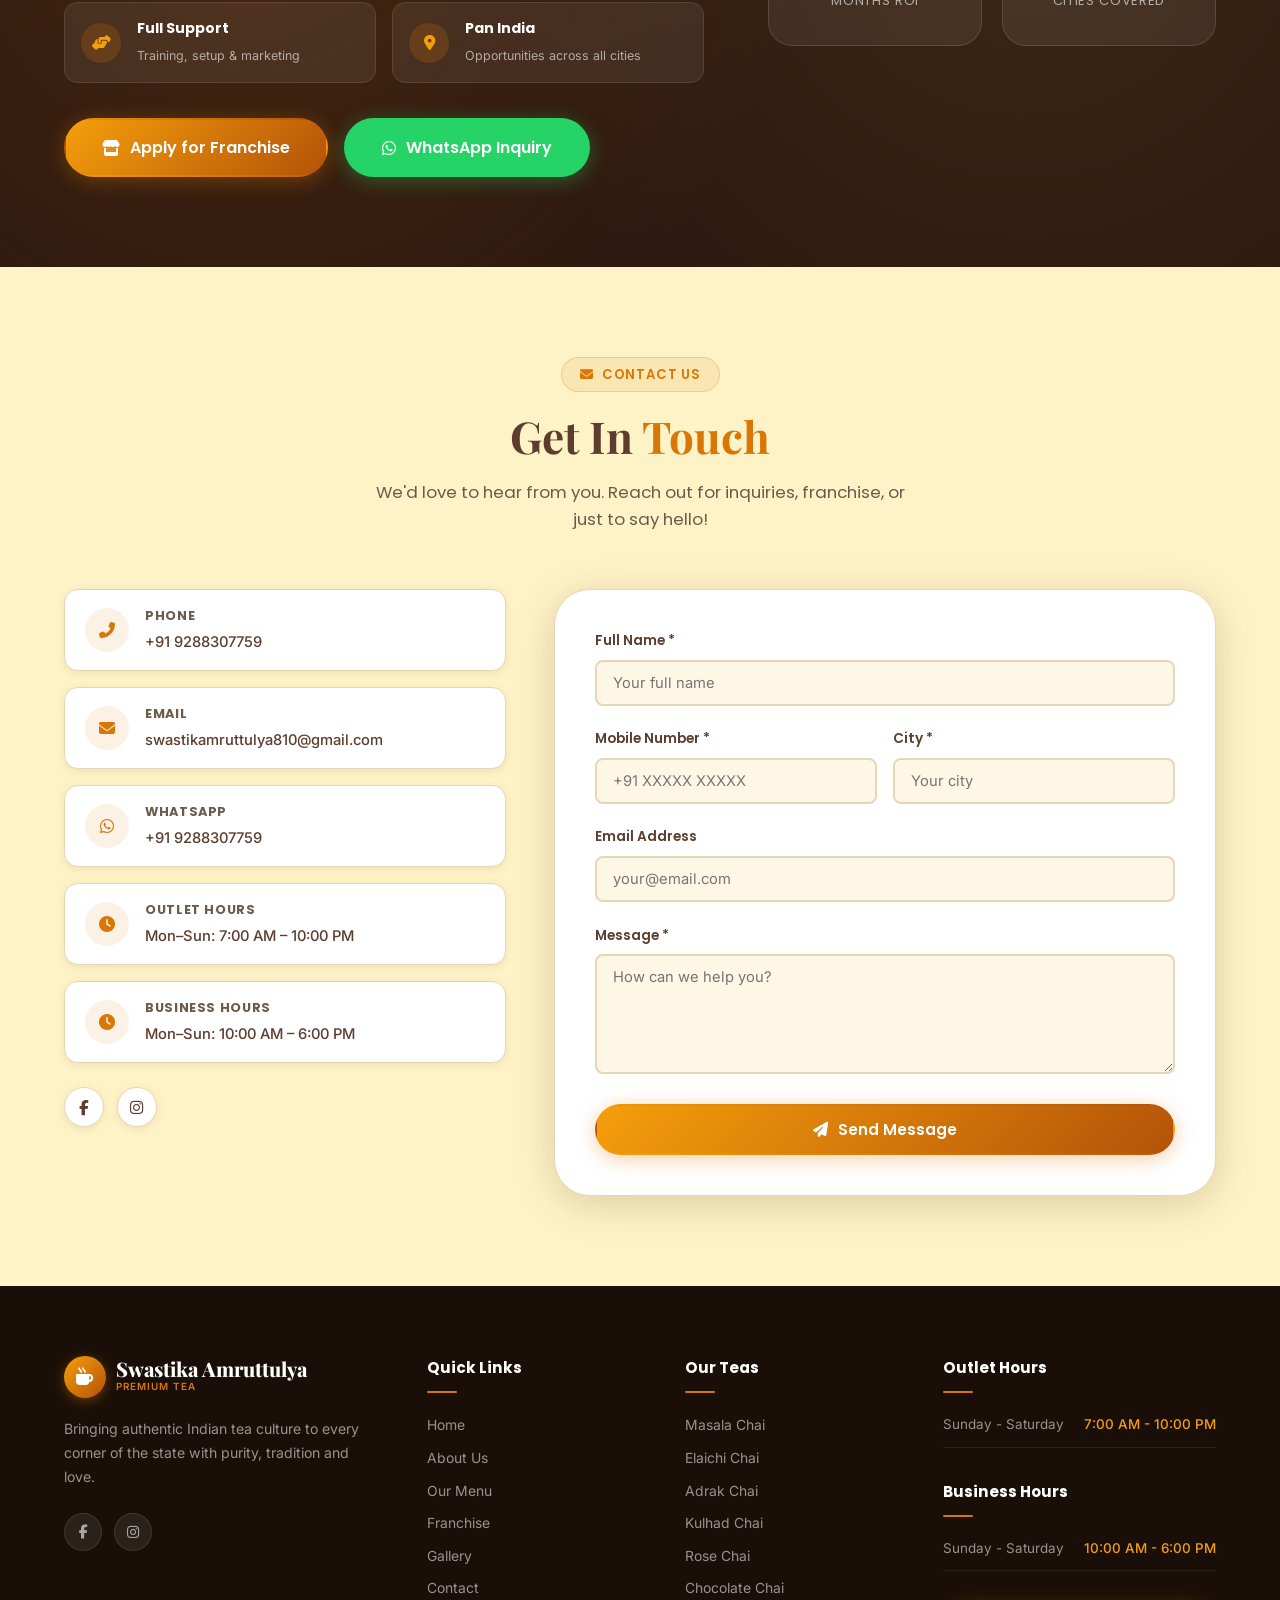
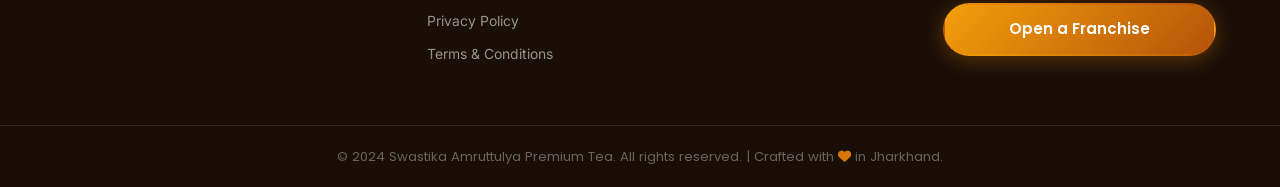
==== commit bfca24cf: "Added changes" ====
--- a/index.html
+++ b/index.html
@@ -7,7 +7,7 @@
   <meta name="viewport" content="width=device-width, initial-scale=1.0" />
   <meta http-equiv="X-UA-Compatible" content="IE=edge" />
 
-  <title>Swastika Amruttulya | Premium Indian Tea Brand</title>
+  <title>Swastik Amruttulya | Premium Indian Tea Brand</title>
 
   <meta name="description"
     content="Experience authentic Indian tea at Swastika Amruttulya. Enjoy premium chai varieties, quality ingredients, and franchise opportunities across India." />
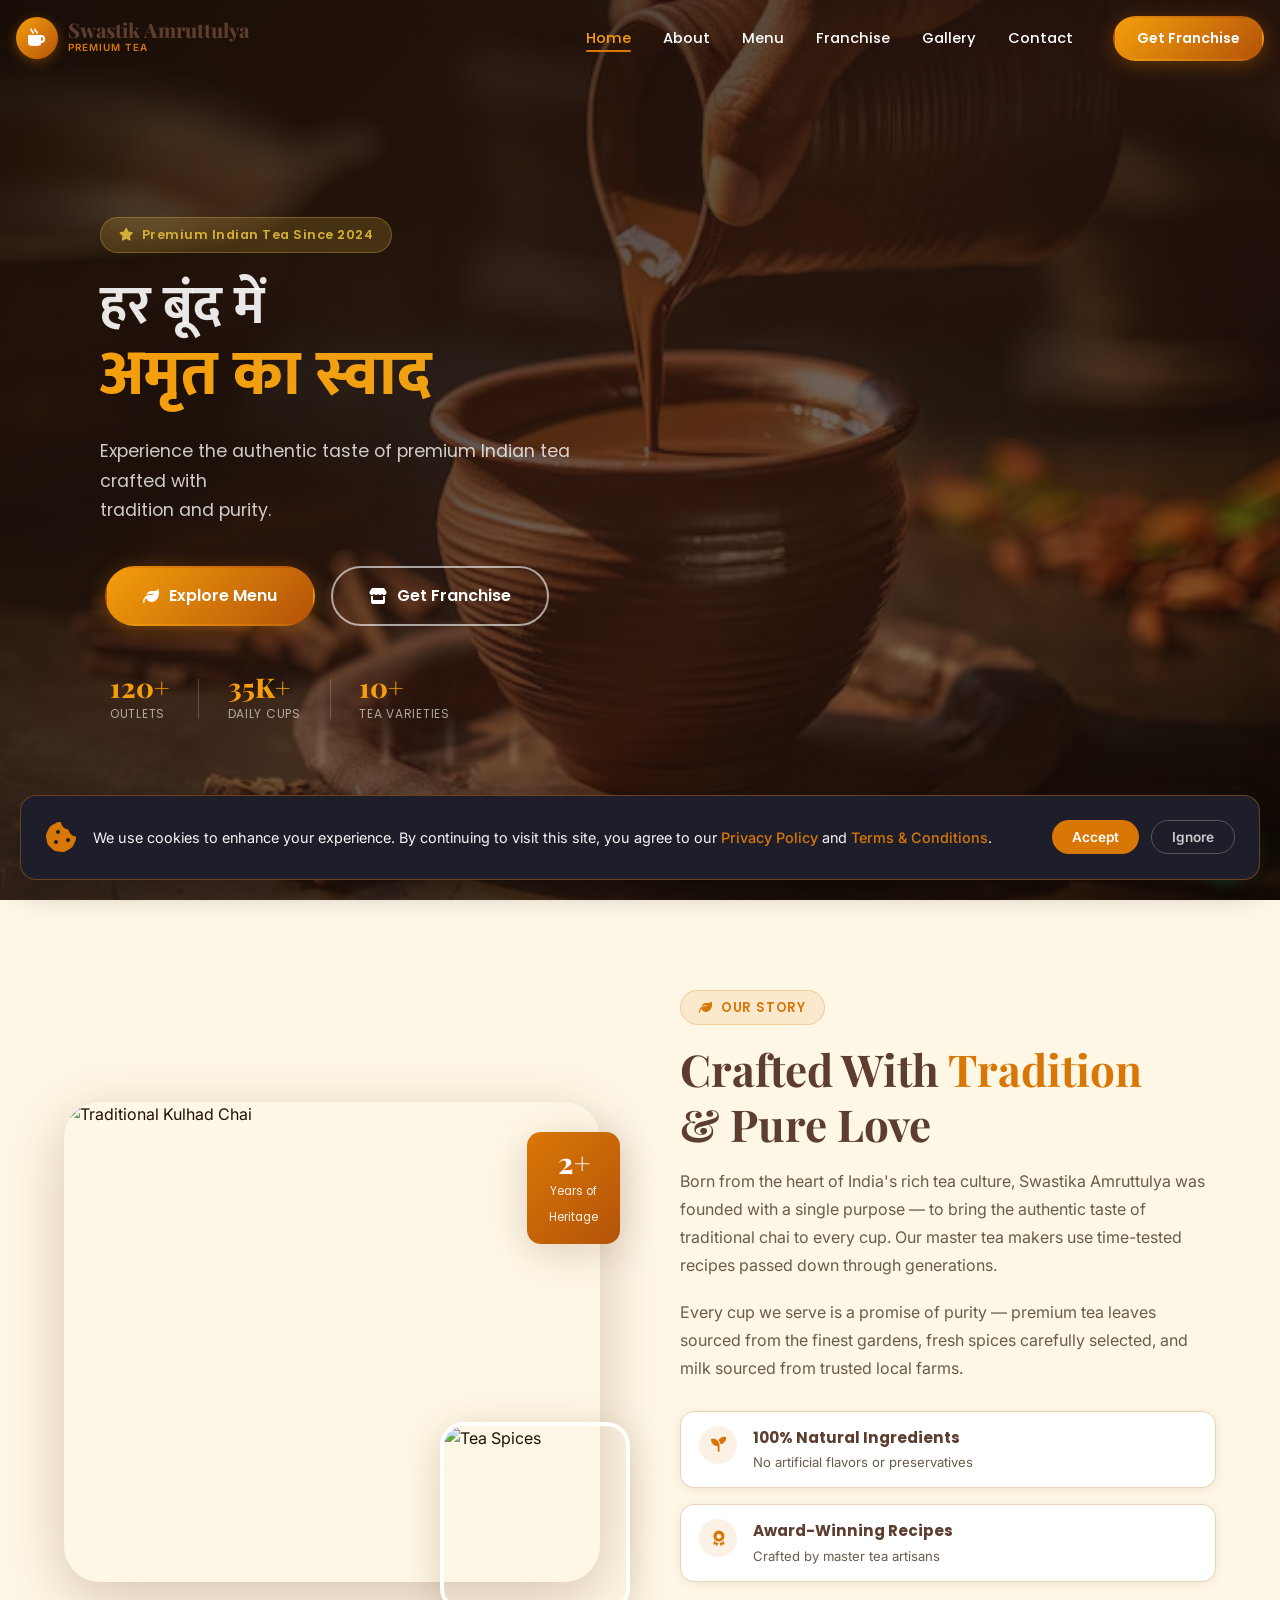
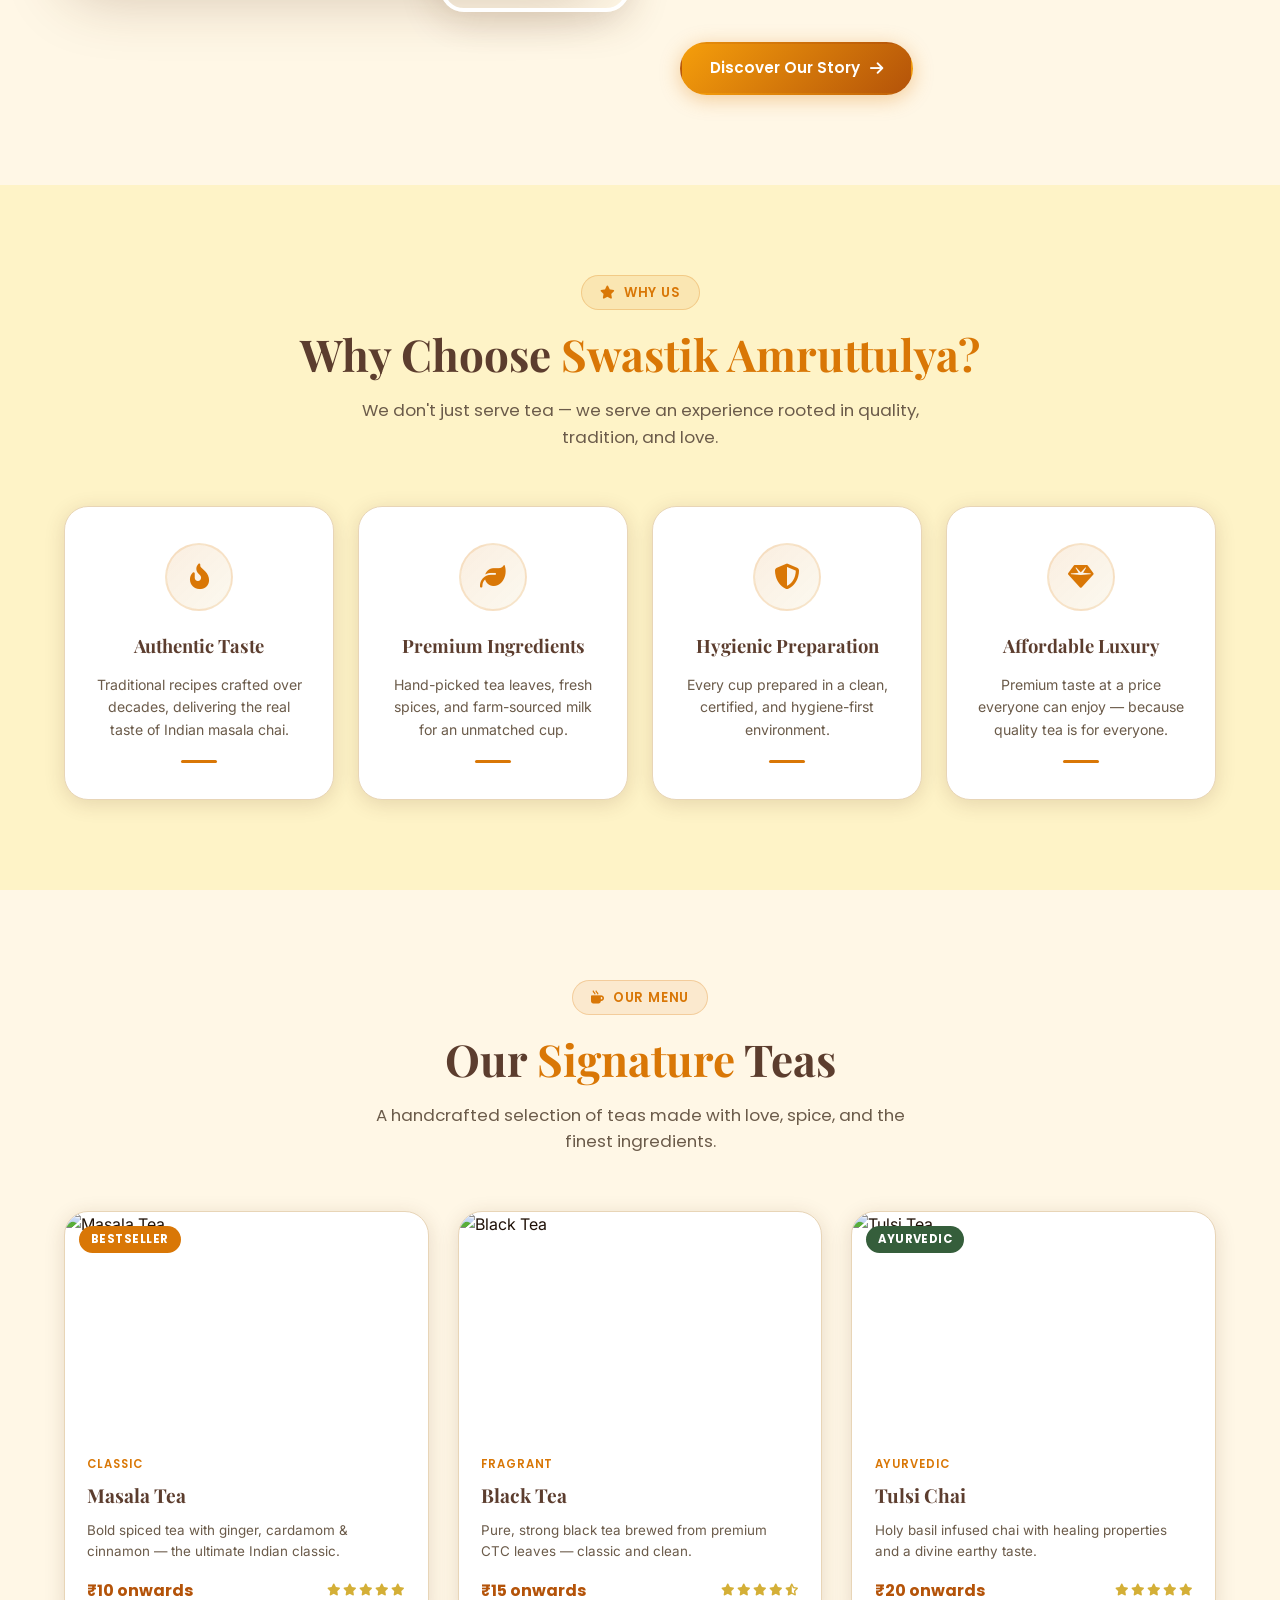
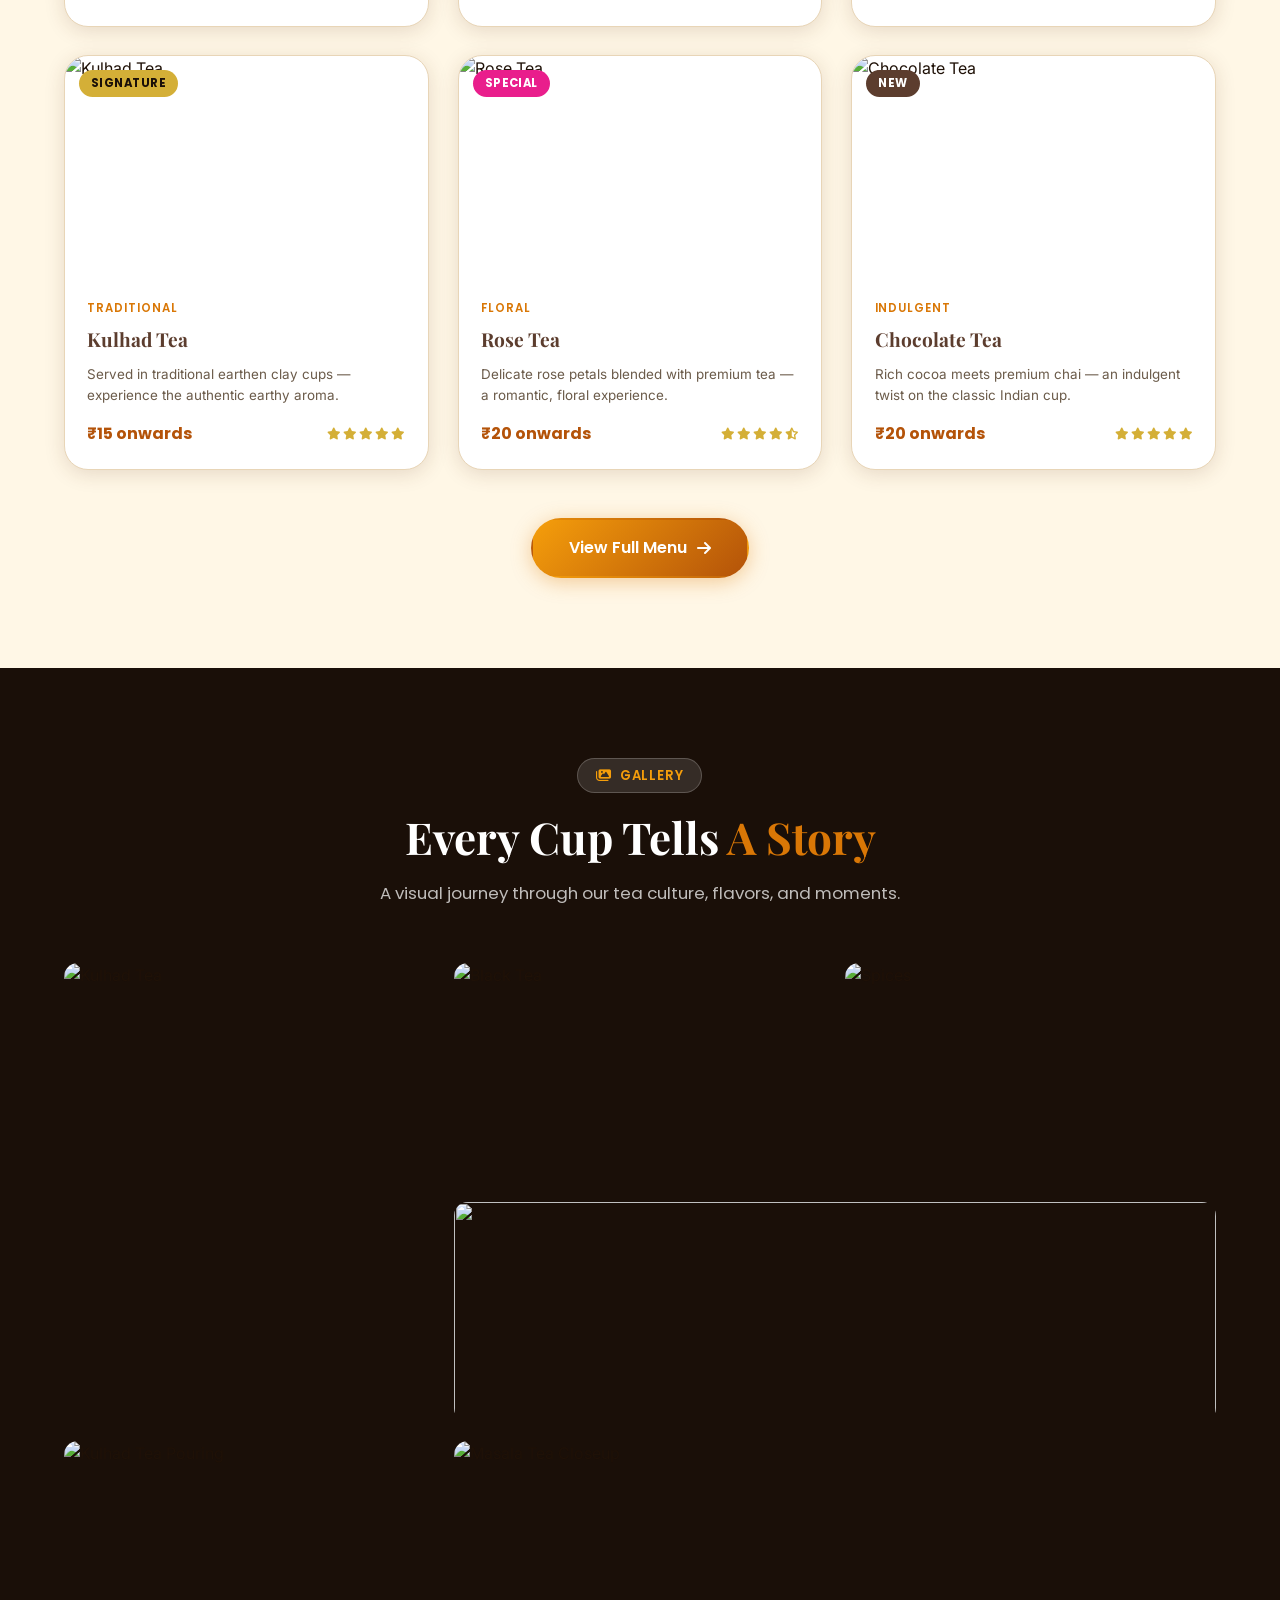
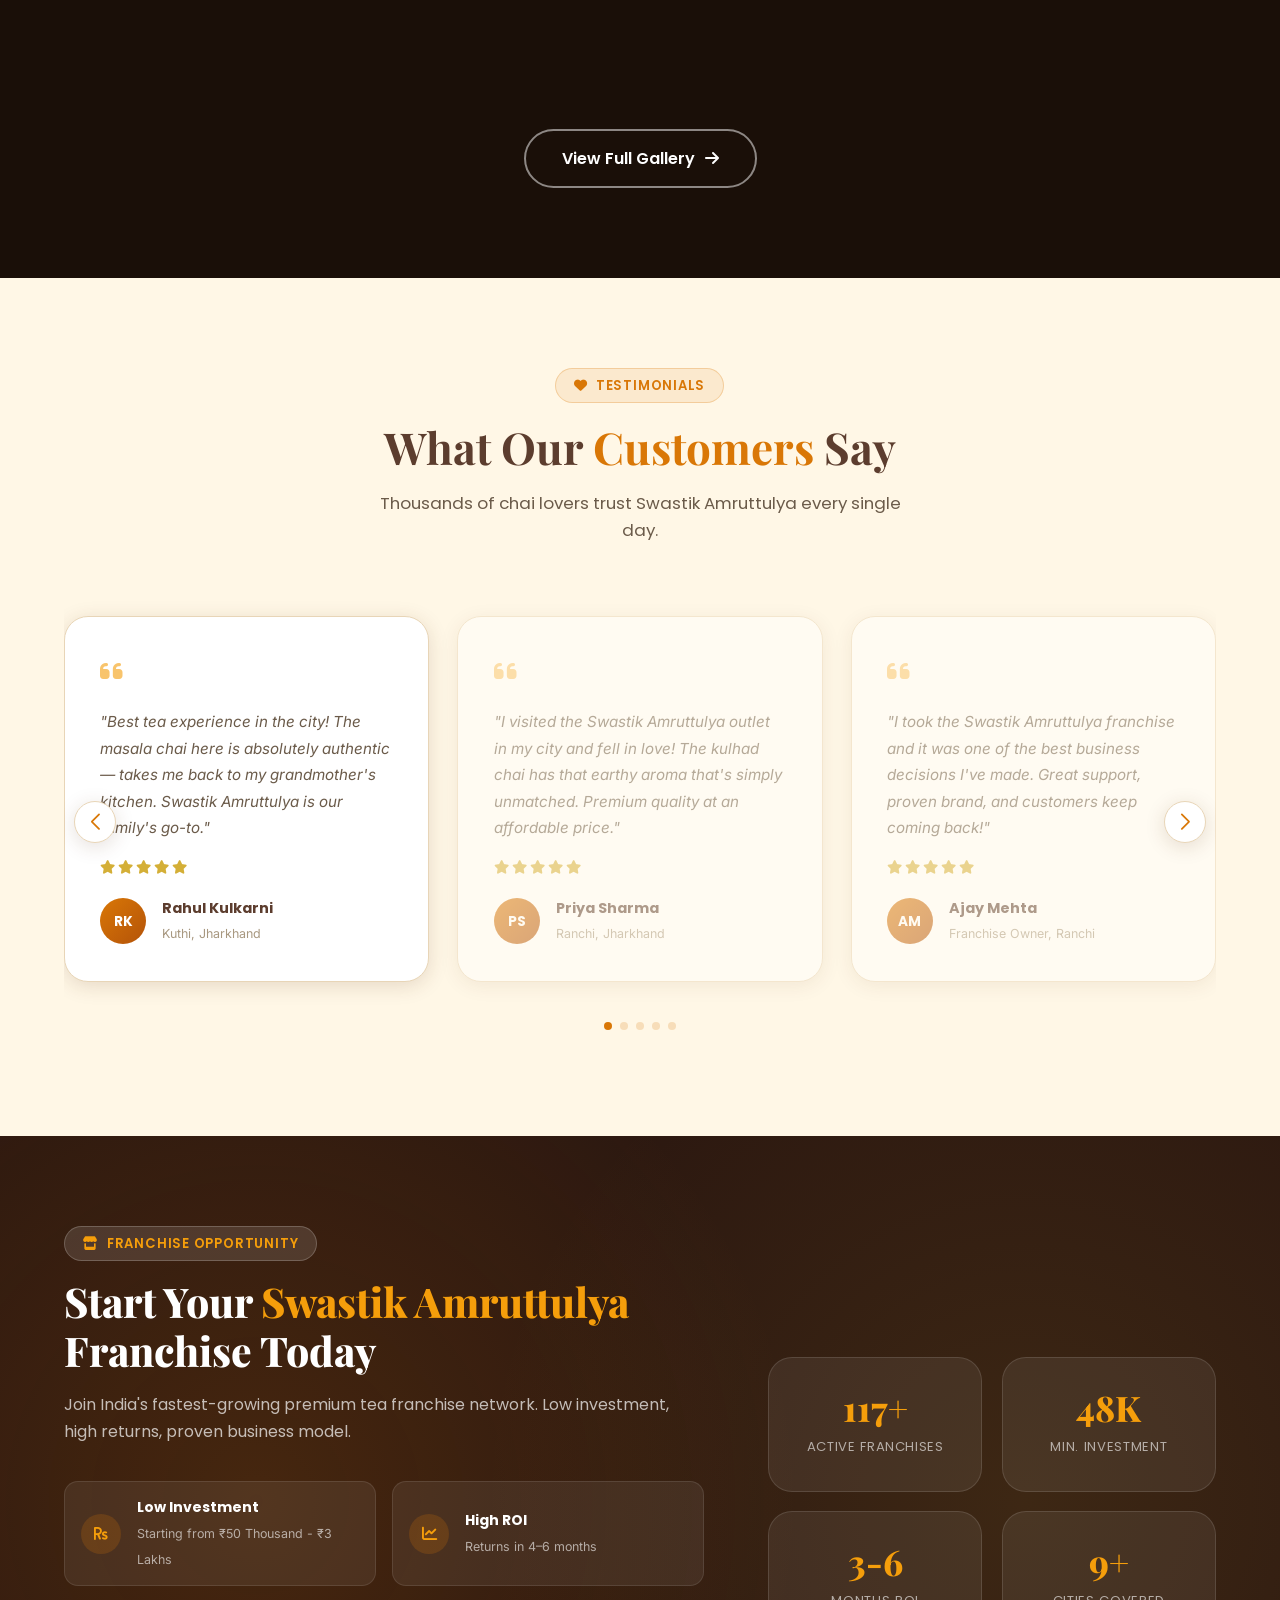
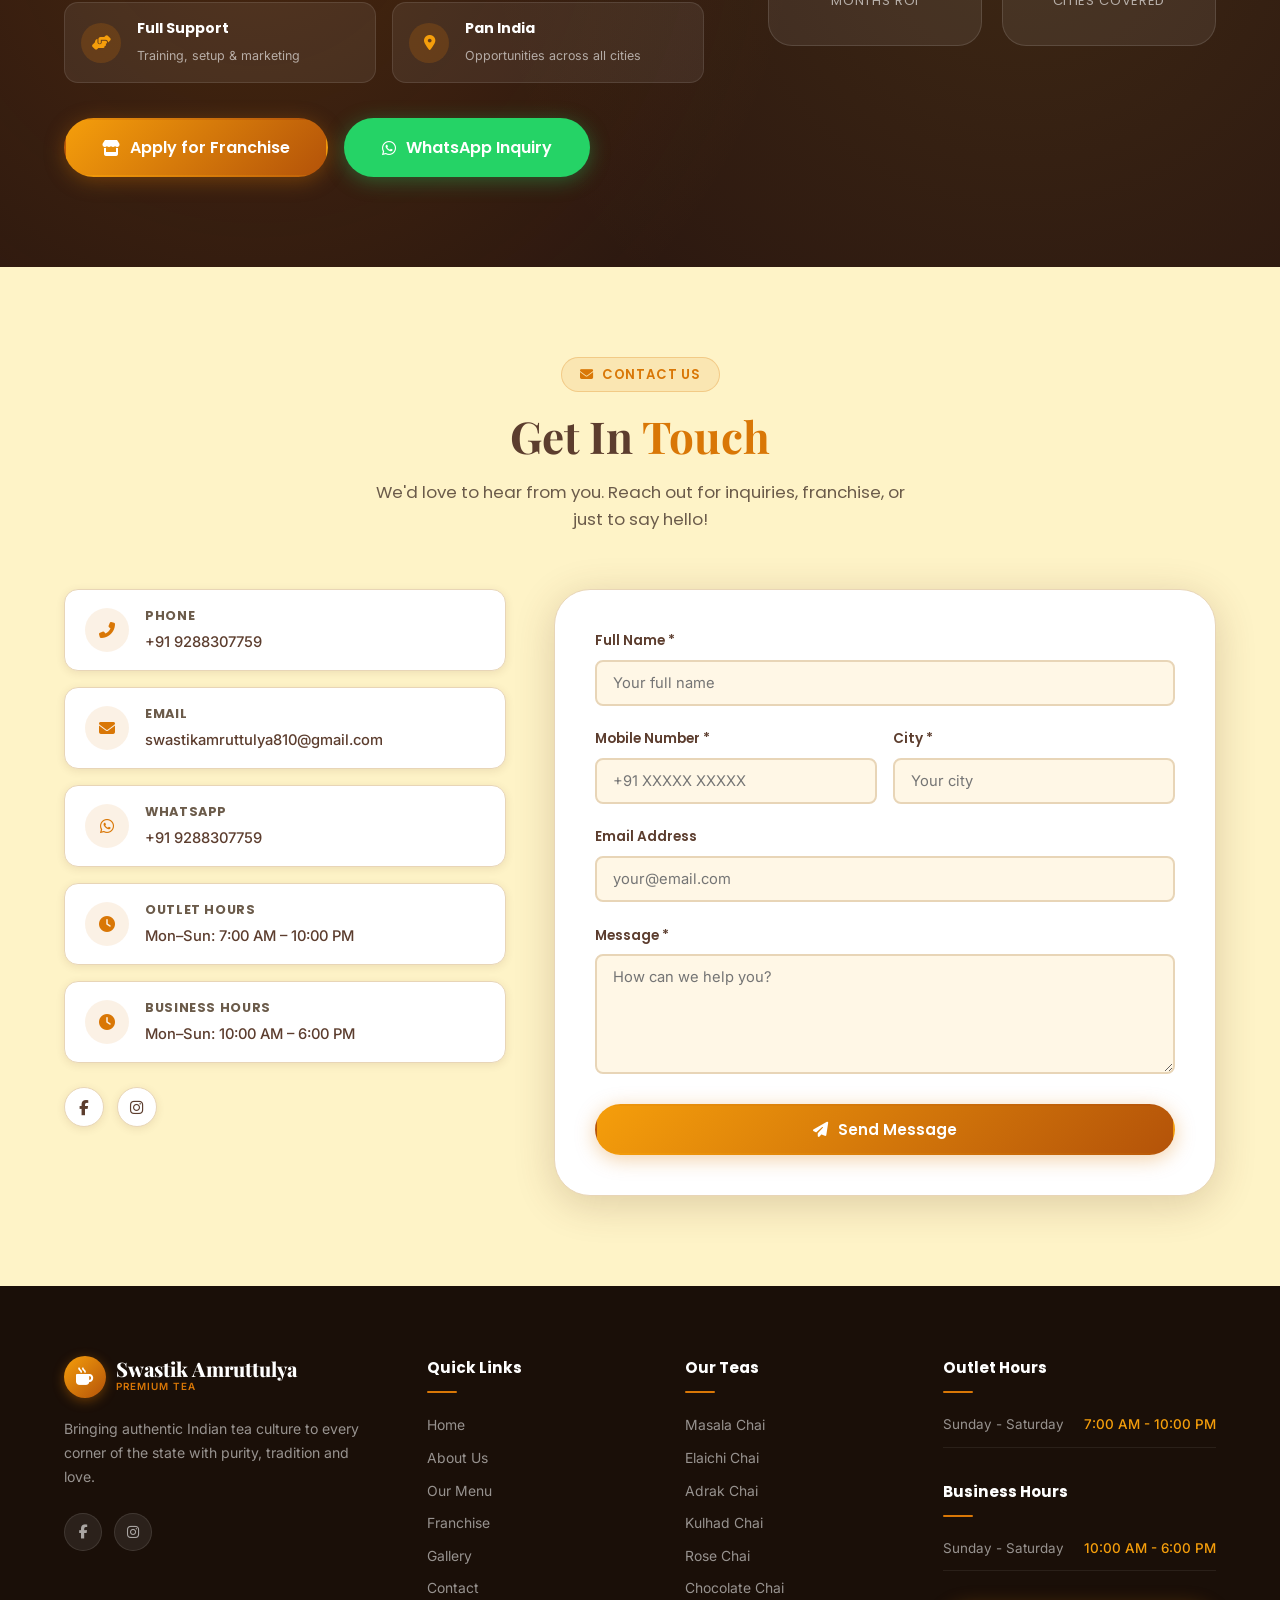
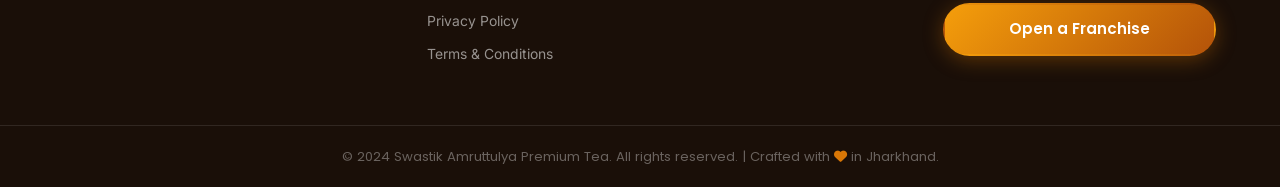
==== commit 64a9b4ad: "Added changes" ====
--- a/index.html
+++ b/index.html
@@ -10,12 +10,12 @@
   <title>Swastik Amruttulya | Premium Indian Tea Brand</title>
 
   <meta name="description"
-    content="Experience authentic Indian tea at Swastika Amruttulya. Enjoy premium chai varieties, quality ingredients, and franchise opportunities across India." />
+    content="Experience authentic Indian tea at Swastik Amruttulya. Enjoy premium chai varieties, quality ingredients, and franchise opportunities across India." />
 
   <meta name="keywords"
-    content="Swastika Amruttulya, tea shop, chai cafe, premium tea, Indian tea brand, masala chai, kulhad chai, franchise tea business" />
-
-  <meta name="author" content="Swastika Amruttulya" />
+    content="Swastik Amruttulya, tea shop, chai cafe, premium tea, Indian tea brand, masala chai, kulhad chai, franchise tea business" />
+
+  <meta name="author" content="Swastik Amruttulya" />
   <meta name="robots" content="index, follow" />
   <meta name="theme-color" content="#8b4513" />
 
@@ -25,9 +25,9 @@
   <!-- ================= OPEN GRAPH (SOCIAL PREVIEW) ================= -->
   <!-- ⚠️ Replace "preview.jpg" with your actual image file name -->
   <meta property="og:type" content="website" />
-  <meta property="og:title" content="Swastika Amruttulya | Premium Indian Tea Brand" />
+  <meta property="og:title" content="Swastik Amruttulya | Premium Indian Tea Brand" />
   <meta property="og:description"
-    content="Experience authentic Indian tea and franchise opportunities with Swastika Amruttulya." />
+    content="Experience authentic Indian tea and franchise opportunities with Swastik Amruttulya." />
 
   <meta property="og:image" content="https://swastikamruttulya.co.in/preview.jpg" />
 
@@ -35,9 +35,9 @@
 
   <!-- ================= TWITTER CARD ================= -->
   <meta name="twitter:card" content="summary_large_image" />
-  <meta name="twitter:title" content="Swastika Amruttulya | Premium Indian Tea Brand" />
+  <meta name="twitter:title" content="Swastik Amruttulya | Premium Indian Tea Brand" />
   <meta name="twitter:description"
-    content="Experience authentic Indian tea and franchise opportunities with Swastika Amruttulya." />
+    content="Experience authentic Indian tea and franchise opportunities with Swastik Amruttulya." />
 
   <meta name="twitter:image" content="https://swastikamruttulya.co.in/preview.jpg" />
 
@@ -73,7 +73,7 @@
       <a href="index.html" class="nav-logo">
         <div class="logo-icon"><i class="fas fa-mug-hot"></i></div>
         <div class="logo-text">
-          <span class="logo-name">Swastika Amruttulya</span>
+          <span class="logo-name">Swastik Amruttulya</span>
           <span class="logo-tagline">Premium Tea</span>
         </div>
       </a>
@@ -241,7 +241,7 @@
       <div class="section-header">
         <div class="section-tag"><i class="fas fa-star"></i> Why Us</div>
         <h2 class="section-title">
-          Why Choose <span class="text-accent">Swastika Amruttulya?</span>
+          Why Choose <span class="text-accent">Swastik Amruttulya?</span>
         </h2>
         <p class="section-subtitle">
           We don't just serve tea — we serve an experience rooted in quality,
@@ -583,7 +583,7 @@
           What Our <span class="text-accent">Customers</span> Say
         </h2>
         <p class="section-subtitle">
-          Thousands of chai lovers trust Swastika Amruttulya every single day.
+          Thousands of chai lovers trust Swastik Amruttulya every single day.
         </p>
       </div>
 
@@ -598,7 +598,7 @@
               <p class="testimonial-text">
                 "Best tea experience in the city! The masala chai here is
                 absolutely authentic — takes me back to my grandmother's
-                kitchen. Swastika Amruttulya is our family's go-to."
+                kitchen. Swastik Amruttulya is our family's go-to."
               </p>
               <div class="testimonial-stars">
                 <i class="fas fa-star"></i><i class="fas fa-star"></i><i class="fas fa-star"></i><i
@@ -620,7 +620,7 @@
                 <i class="fas fa-quote-left"></i>
               </div>
               <p class="testimonial-text">
-                "I visited the Swastika Amruttulya outlet in my city and fell
+                "I visited the Swastik Amruttulya outlet in my city and fell
                 in love! The kulhad chai has that earthy aroma that's simply
                 unmatched. Premium quality at an affordable price."
               </p>
@@ -644,7 +644,7 @@
                 <i class="fas fa-quote-left"></i>
               </div>
               <p class="testimonial-text">
-                "I took the Swastika Amruttulya franchise and it was one of
+                "I took the Swastik Amruttulya franchise and it was one of
                 the best business decisions I've made. Great support, proven
                 brand, and customers keep coming back!"
               </p>
@@ -728,7 +728,7 @@
           </div>
           <h2 class="franchise-title">
             Start Your
-            <span class="text-accent-light">Swastika Amruttulya</span><br />Franchise Today
+            <span class="text-accent-light">Swastik Amruttulya</span><br />Franchise Today
           </h2>
           <p class="franchise-subtitle">
             Join India's fastest-growing premium tea franchise network. Low
@@ -925,7 +925,7 @@
             <a href="index.html" class="nav-logo">
               <div class="logo-icon"><i class="fas fa-mug-hot"></i></div>
               <div class="logo-text">
-                <span class="logo-name">Swastika Amruttulya</span>
+                <span class="logo-name">Swastik Amruttulya</span>
                 <span class="logo-tagline">Premium Tea</span>
               </div>
             </a>
@@ -996,7 +996,7 @@
     <div class="footer-bottom">
       <div class="container">
         <p>
-          © 2024 Swastika Amruttulya Premium Tea. All rights reserved. |
+          © 2024 Swastik Amruttulya Premium Tea. All rights reserved. |
           Crafted with <i class="fas fa-heart text-accent"></i> in Jharkhand.
         </p>
       </div>
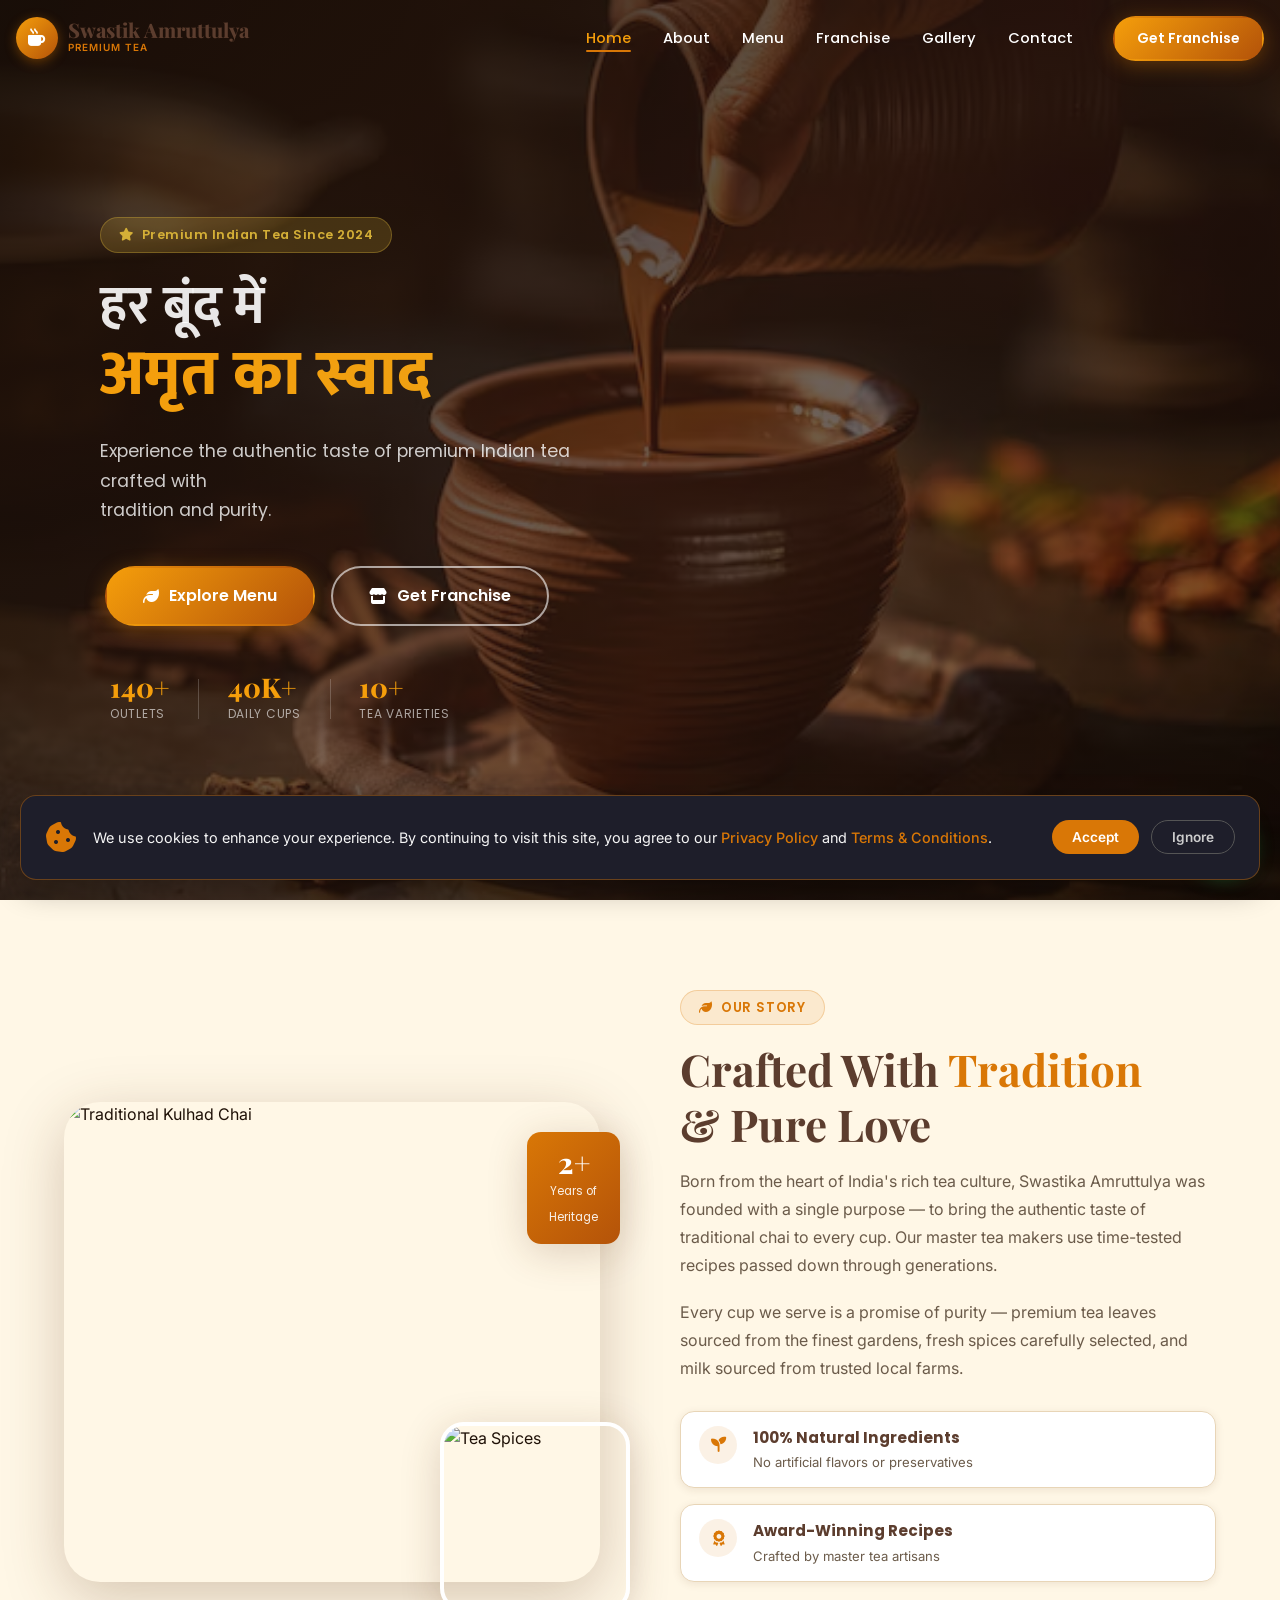
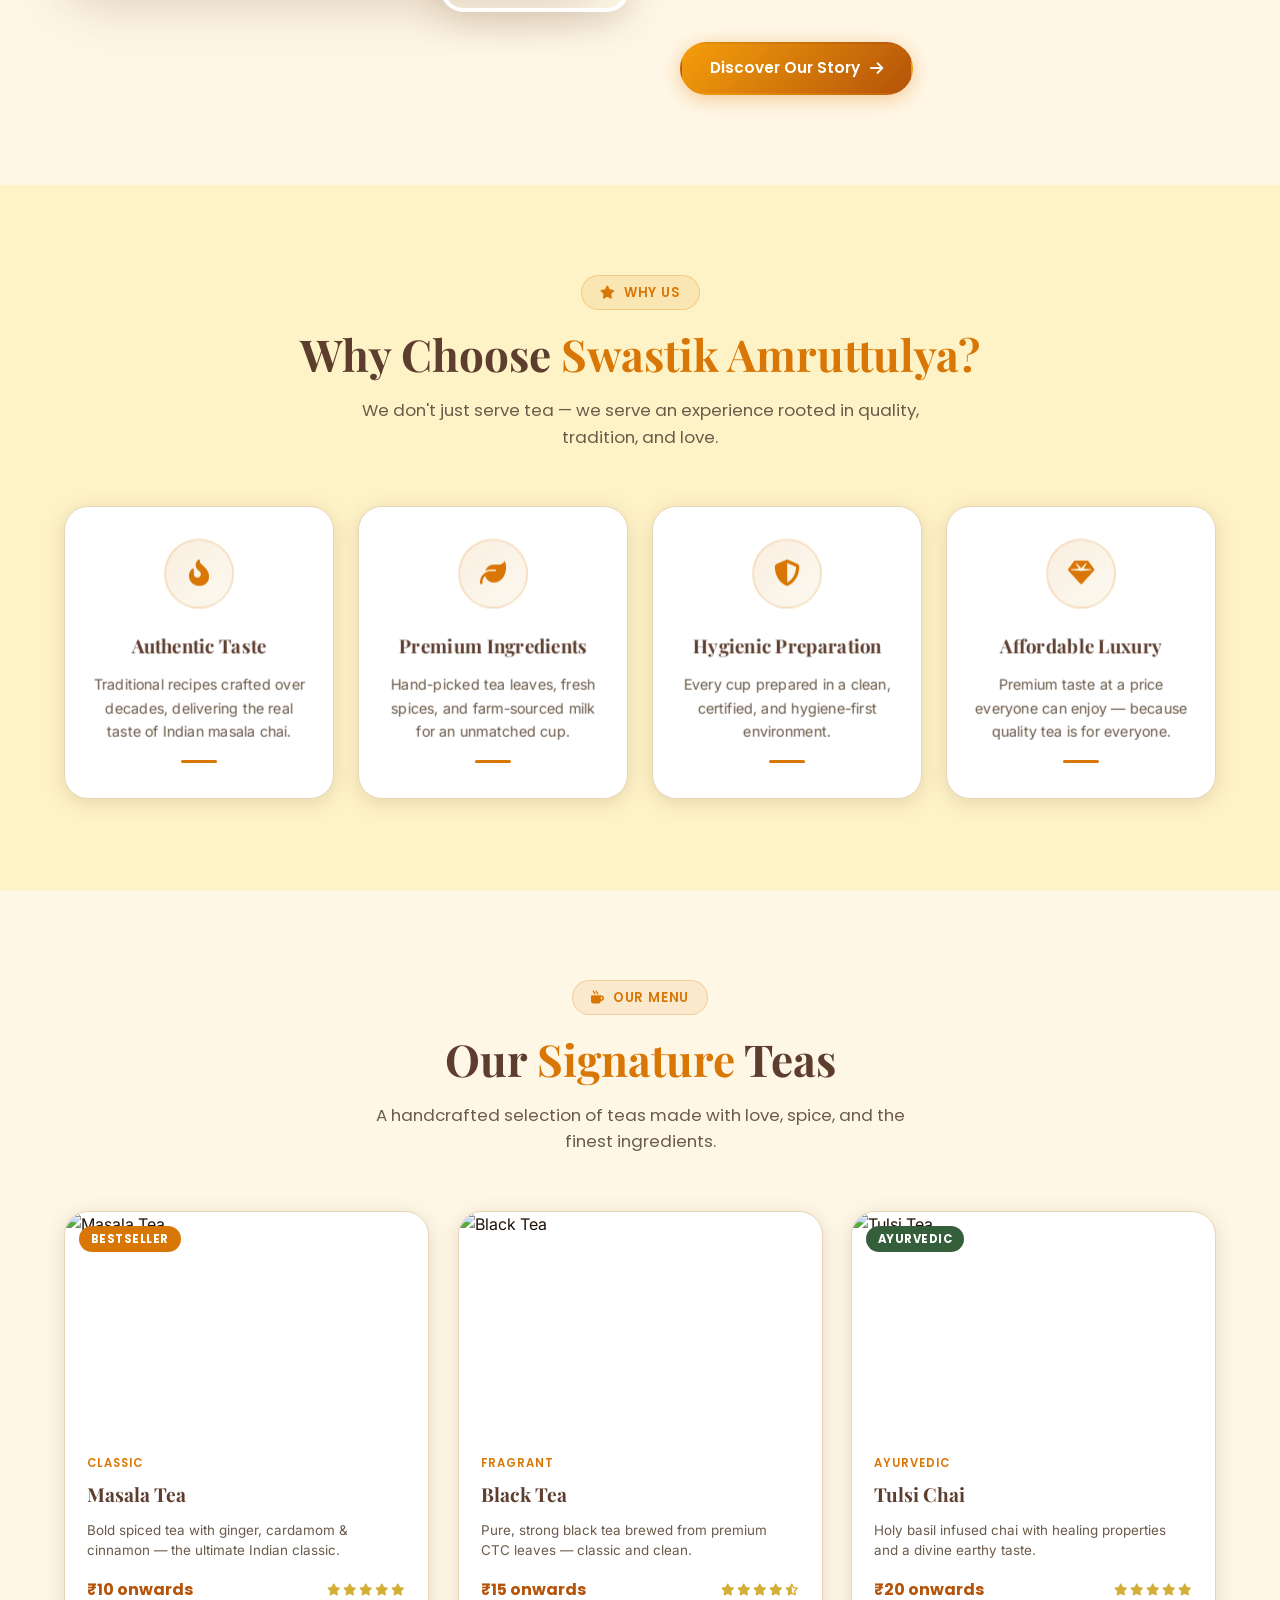
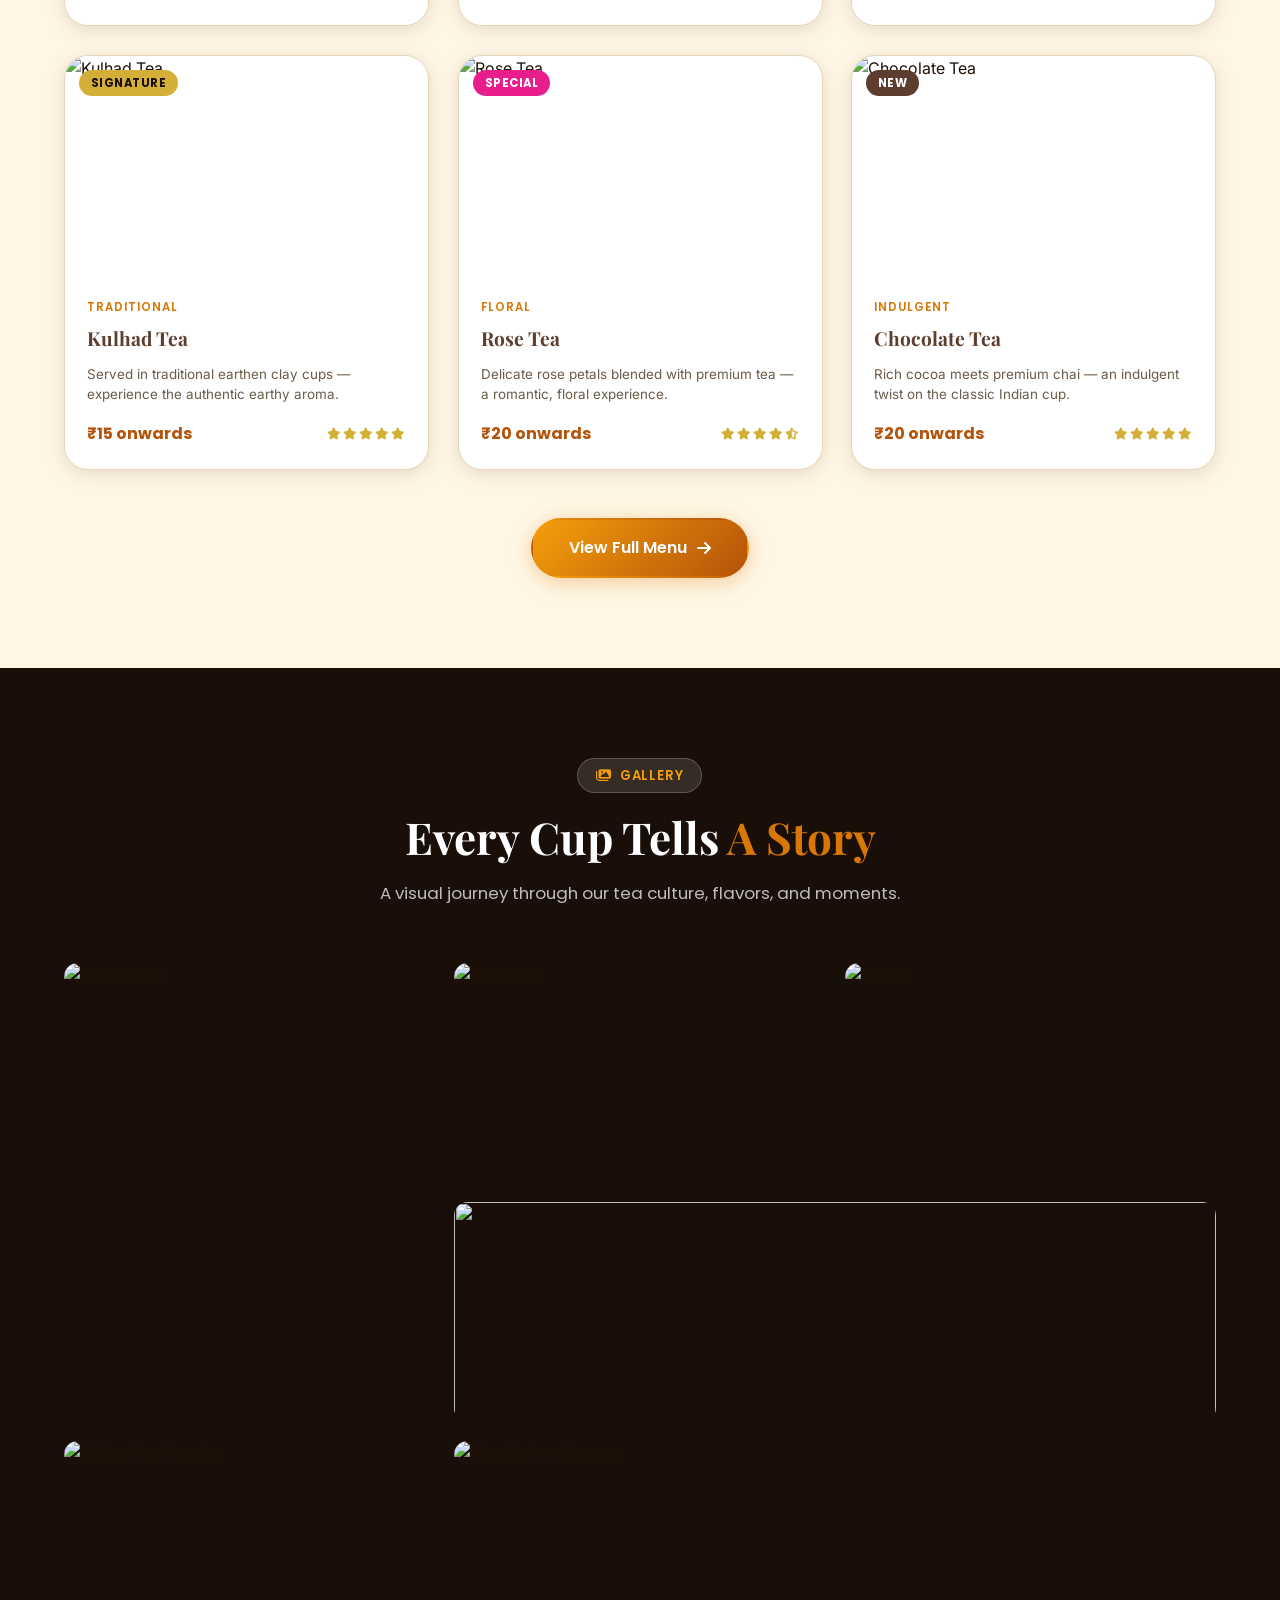
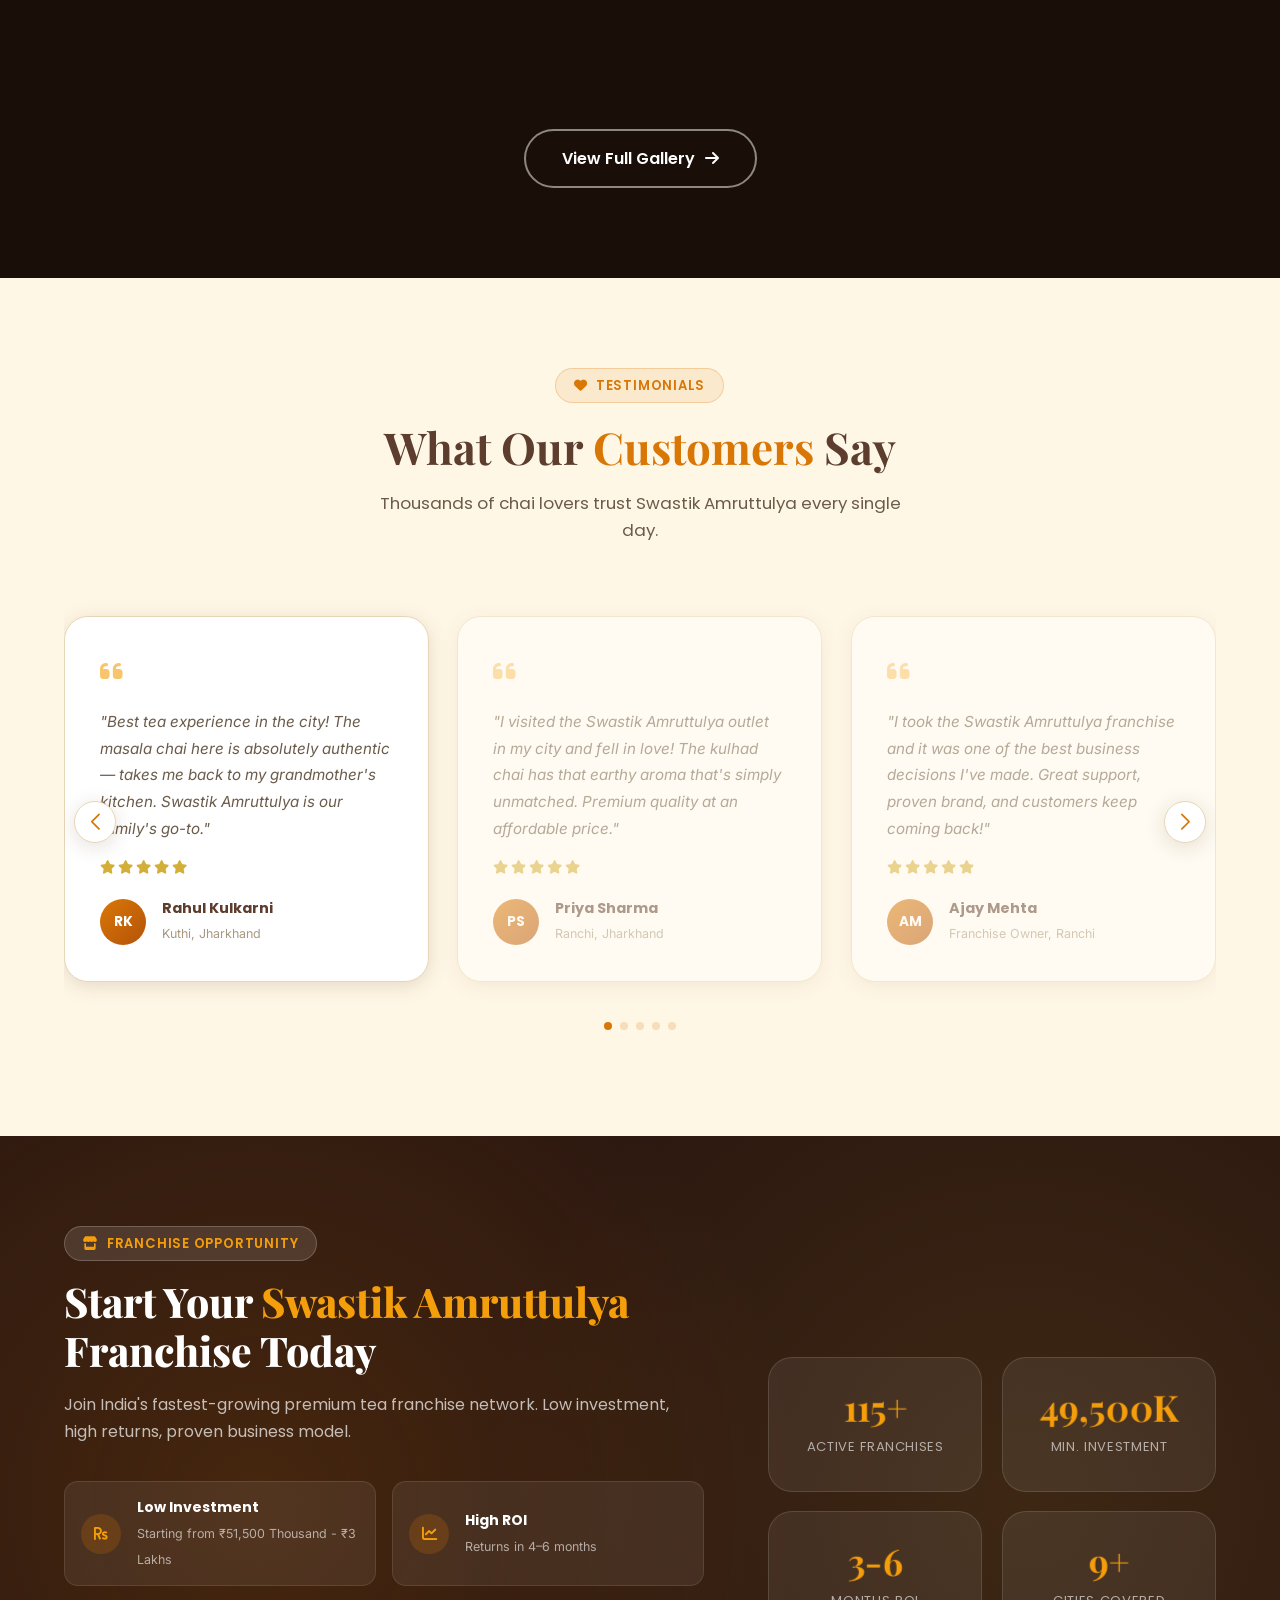
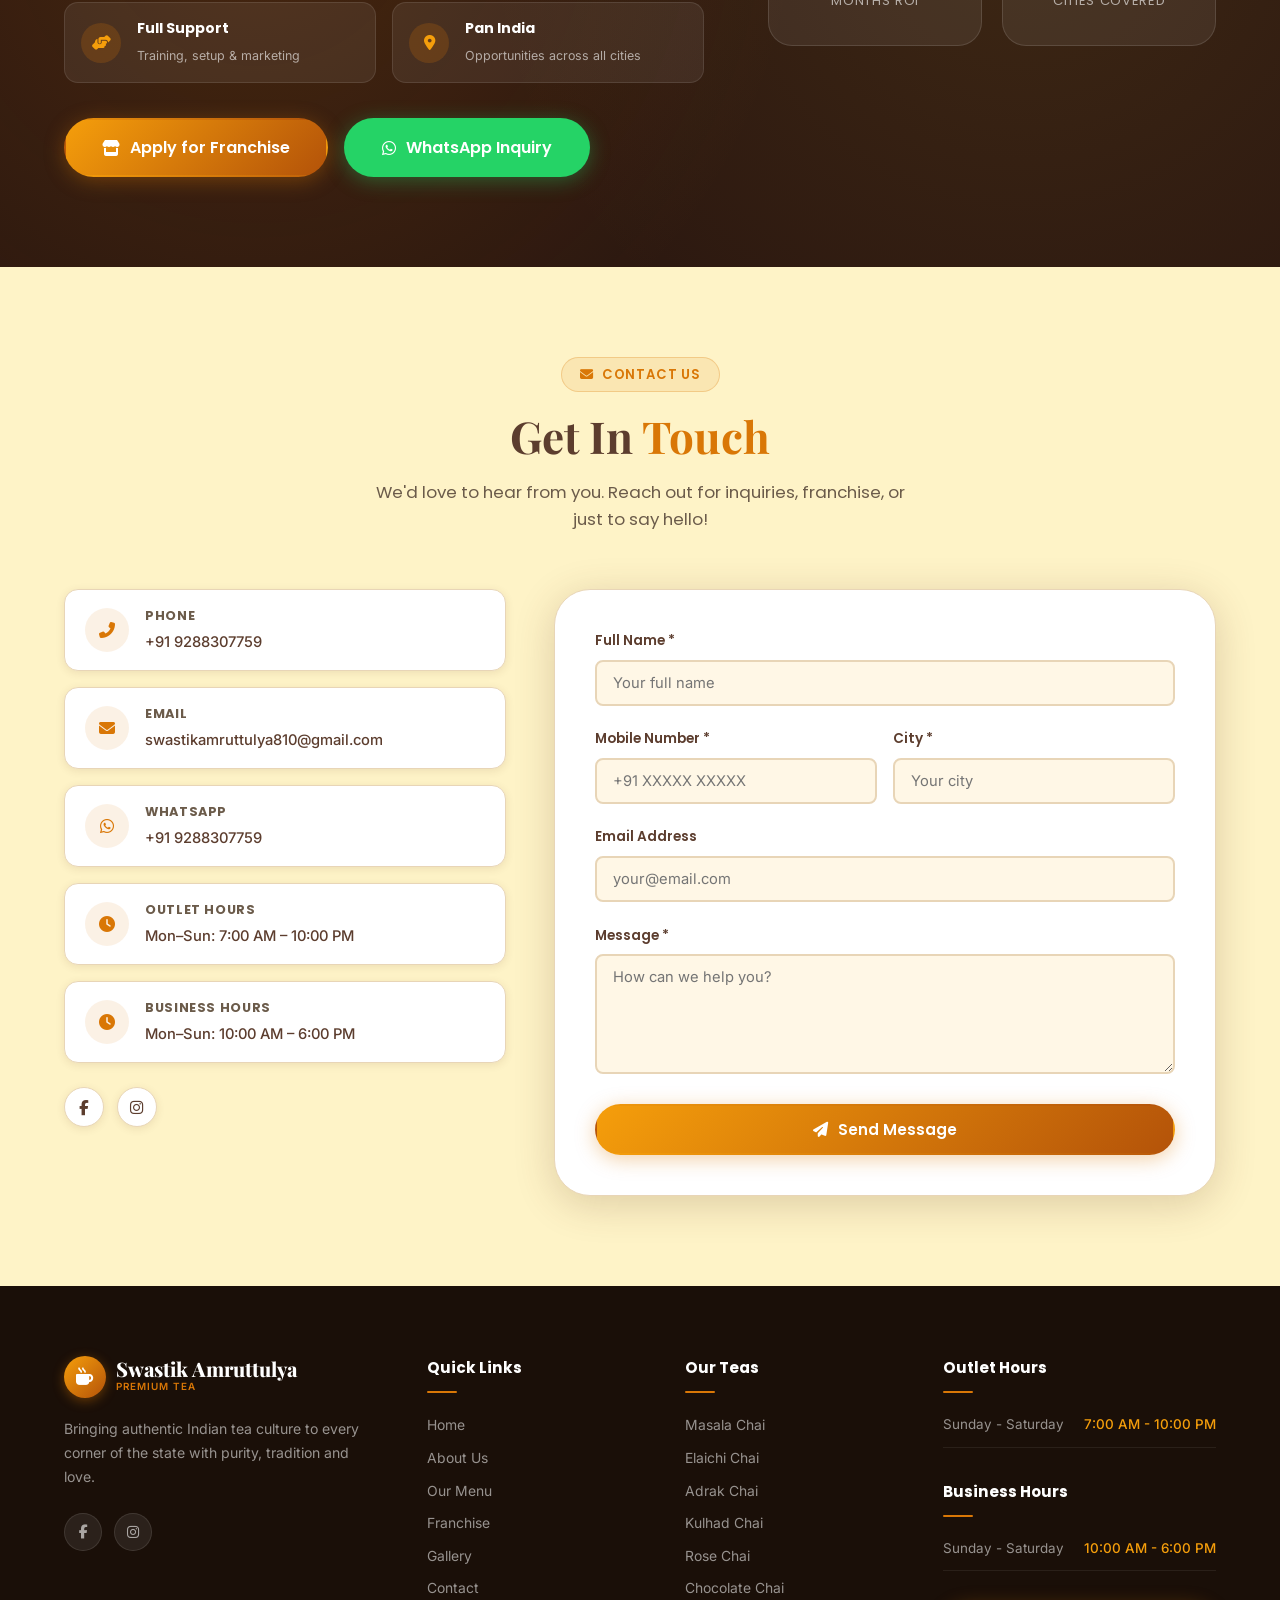
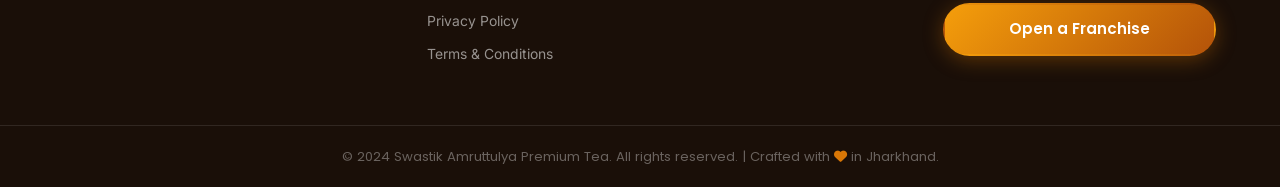
==== commit fa4a5950: "Update print statement from 'Hello' to 'Goodbye'" ====
--- a/index.html
+++ b/index.html
@@ -134,12 +134,12 @@
 
       <div class="hero-stats" data-aos-delay="650">
         <div class="stat-item">
-          <span class="stat-number">120+</span>
+          <span class="stat-number">140+</span>
           <span class="stat-label">Outlets</span>
         </div>
         <div class="stat-divider"></div>
         <div class="stat-item">
-          <span class="stat-number">35K+</span>
+          <span class="stat-number">40K+</span>
           <span class="stat-label">Daily Cups</span>
         </div>
         <div class="stat-divider"></div>
@@ -742,7 +742,7 @@
               </div>
               <div class="benefit-text">
                 <strong>Low Investment</strong>
-                <span>Starting from ₹50 Thousand - ₹3 Lakhs</span>
+                <span>Starting from ₹51,500 Thousand - ₹3 Lakhs</span>
               </div>
             </div>
             <div class="franchise-benefit">
@@ -791,7 +791,7 @@
             <span class="fstat-label">Active Franchises</span>
           </div>
           <div class="fstat-card">
-            <span class="fstat-number">50K</span>
+            <span class="fstat-number">51,500K</span>
             <span class="fstat-label">Min. Investment</span>
           </div>
           <div class="fstat-card">
@@ -863,9 +863,9 @@
           </div>
 
           <div class="social-links">
-            <a href="https://www.facebook.com/profile.php?id=61587796816020" class="social-link"
+            <a href="https://www.facebook.com/people/Swastik-Amruttulya/pfbid0iTfprVJwnTGHXu1UyDY3WBAJNkYfhm9nZ9msBiYLEYjNLjeKZQU55zXJ2bKvu9qnl/" class="social-link"
               aria-label="Facebook"><i class="fab fa-facebook-f"></i></a>
-            <a href="https://www.instagram.com/swastikamruttulya/" class="social-link" aria-label="Instagram"><i
+            <a href="https://www.instagram.com/swastik_amruttulya81/" class="social-link" aria-label="Instagram"><i
                 class="fab fa-instagram"></i></a>
           </div>
         </div>
@@ -934,10 +934,10 @@
               state with purity, tradition and love.
             </p>
             <div class="footer-social">
-              <a href="https://www.facebook.com/profile.php?id=61587796816020" aria-label="Facebook">
+              <a href="https://www.facebook.com/people/Swastik-Amruttulya/pfbid0iTfprVJwnTGHXu1UyDY3WBAJNkYfhm9nZ9msBiYLEYjNLjeKZQU55zXJ2bKvu9qnl/" aria-label="Facebook">
                 <i class="fab fa-facebook-f"></i>
               </a>
-              <a href="https://www.instagram.com/swastikamruttulya/" aria-label="Instagram">
+              <a href="https://www.instagram.com/swastik_amruttulya81/" aria-label="Instagram">
                 <i class="fab fa-instagram"></i>
               </a>
             </div>
@@ -1191,4 +1191,4 @@
   </script>
 </body>
 
-</html>+</html>
--- a/css/style.css
+++ b/css/style.css
@@ -2211,3 +2211,135 @@
     margin-left: 5px;
   }
 }
+
+/* ==========================================
+   PREMIUM 3D CARD EFFECTS
+   Add at the END of style.css
+========================================== */
+
+/* Cards that will have 3D effects */
+.feature-card,
+.tea-card,
+.testimonial-card,
+.fstat-card {
+  position: relative;
+  transform-style: preserve-3d;
+  perspective: 1000px;
+  transition:
+    transform 0.25s ease,
+    box-shadow 0.25s ease;
+  will-change: transform;
+  cursor: pointer;
+}
+
+/* Smooth hover shadow */
+.feature-card:hover,
+.tea-card:hover,
+.testimonial-card:hover,
+.fstat-card:hover {
+  box-shadow:
+    0 25px 50px rgba(0, 0, 0, 0.15),
+    0 10px 25px rgba(0, 0, 0, 0.08);
+}
+
+/* Pop inner elements forward */
+.feature-card .feature-icon,
+.feature-card h3,
+.feature-card p,
+.tea-card img,
+.tea-card .tea-name,
+.tea-card .tea-price,
+.testimonial-card .author-avatar,
+.testimonial-card strong,
+.fstat-card .fstat-number {
+  transform: translateZ(30px);
+}
+
+/* Stronger depth for images */
+.tea-card img {
+  transform: translateZ(40px);
+  transition: transform 0.3s ease;
+}
+
+/* Tea image zoom effect */
+.tea-card:hover img {
+  transform: translateZ(40px) scale(1.05);
+}
+
+/* Franchise stat number pop */
+.fstat-card .fstat-number {
+  font-weight: 700;
+}
+
+/* Premium glow effect */
+.tea-card::before,
+.feature-card::before,
+.testimonial-card::before,
+.fstat-card::before {
+  content: "";
+  position: absolute;
+  inset: 0;
+  border-radius: inherit;
+  pointer-events: none;
+  opacity: 0;
+  transition: opacity 0.3s ease;
+  background: radial-gradient(
+    circle at top left,
+    rgba(255, 255, 255, 0.15),
+    transparent 50%
+  );
+}
+
+.tea-card:hover::before,
+.feature-card:hover::before,
+.testimonial-card:hover::before,
+.fstat-card:hover::before {
+  opacity: 1;
+}
+
+/* Floating animation */
+@keyframes premiumFloat {
+  0%,
+  100% {
+    transform: translateY(0px);
+  }
+
+  50% {
+    transform: translateY(-8px);
+  }
+}
+
+/* Only tea cards float */
+.tea-card {
+  animation: premiumFloat 6s ease-in-out infinite;
+}
+
+/* Disable float while tilting */
+.tea-card:hover {
+  animation-play-state: paused;
+}
+
+/* Mobile Optimization */
+@media (max-width: 768px) {
+  .feature-card,
+  .tea-card,
+  .testimonial-card,
+  .fstat-card {
+    transform: none !important;
+  }
+
+  .tea-card {
+    animation: none;
+  }
+}
+
+/* Smooth GPU acceleration */
+.feature-card,
+.tea-card,
+.testimonial-card,
+.fstat-card,
+.tea-card img {
+  backface-visibility: hidden;
+  -webkit-backface-visibility: hidden;
+  transform-style: preserve-3d;
+}
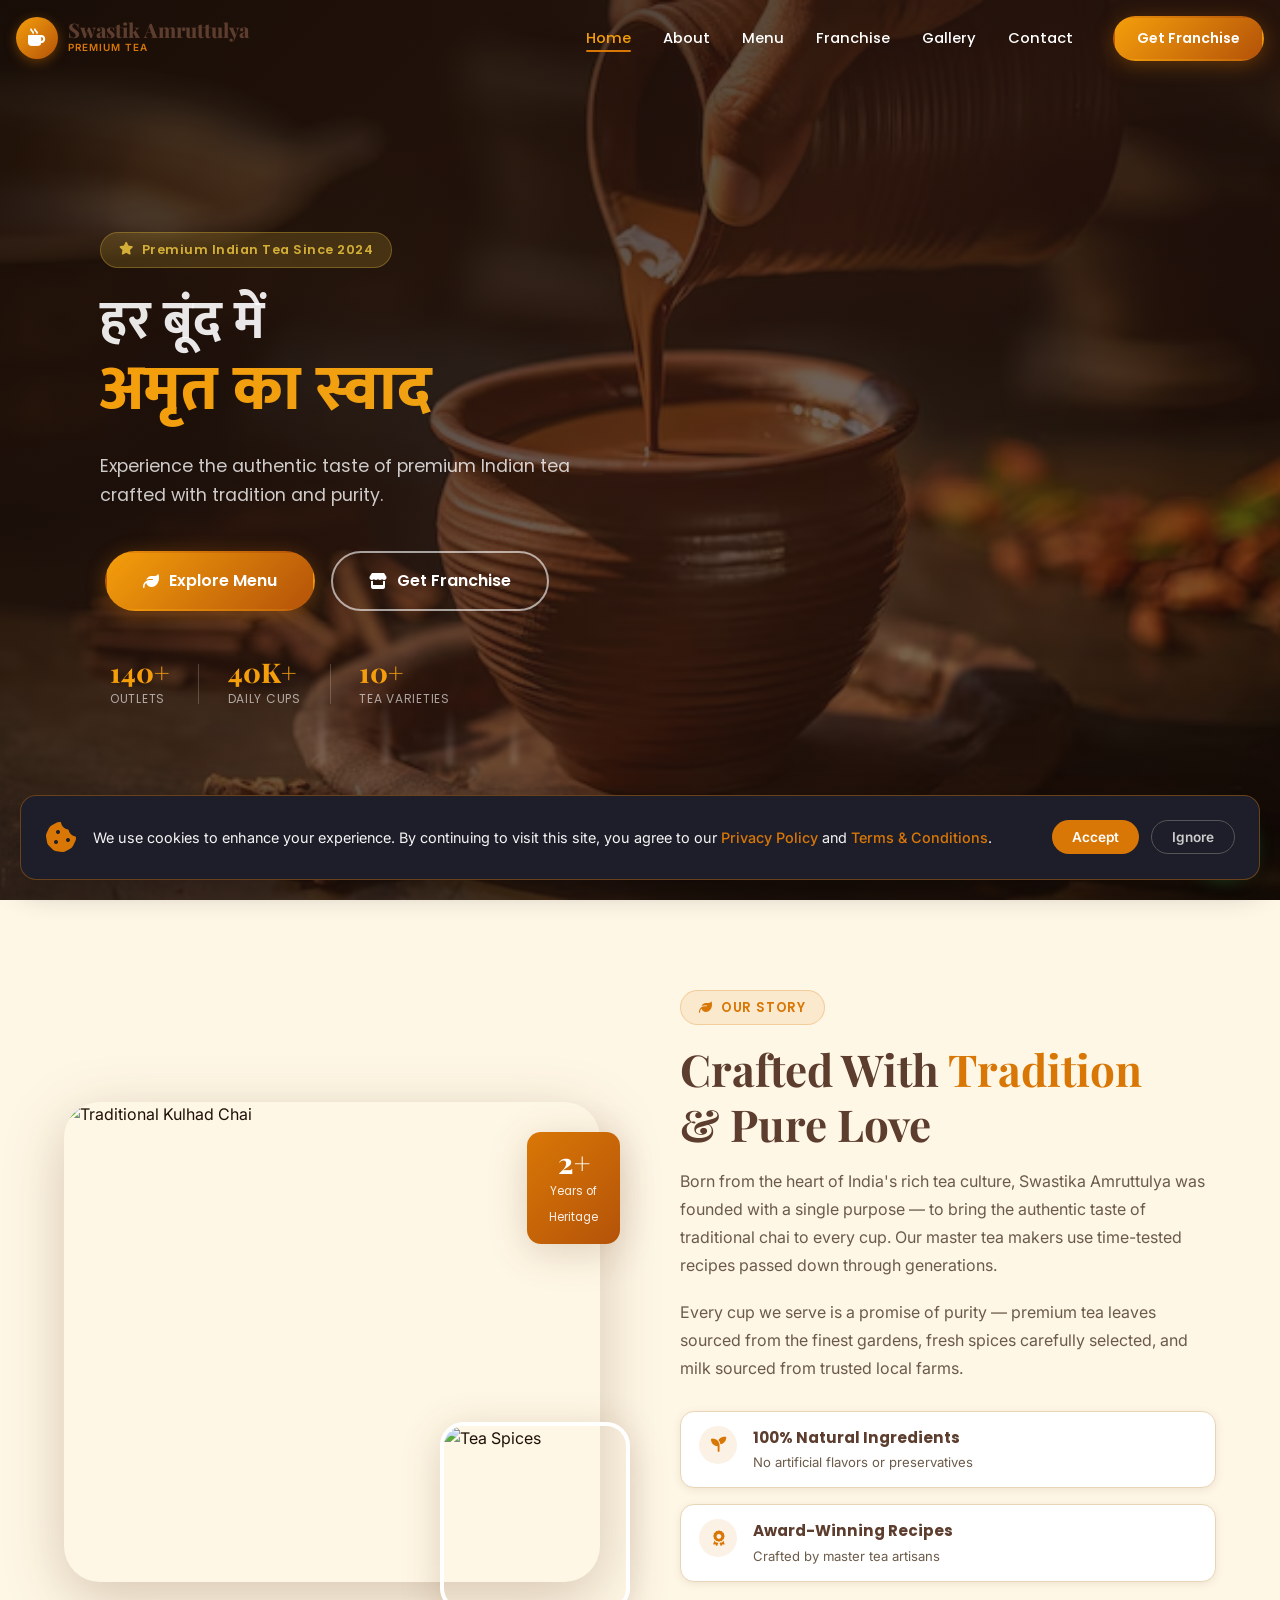
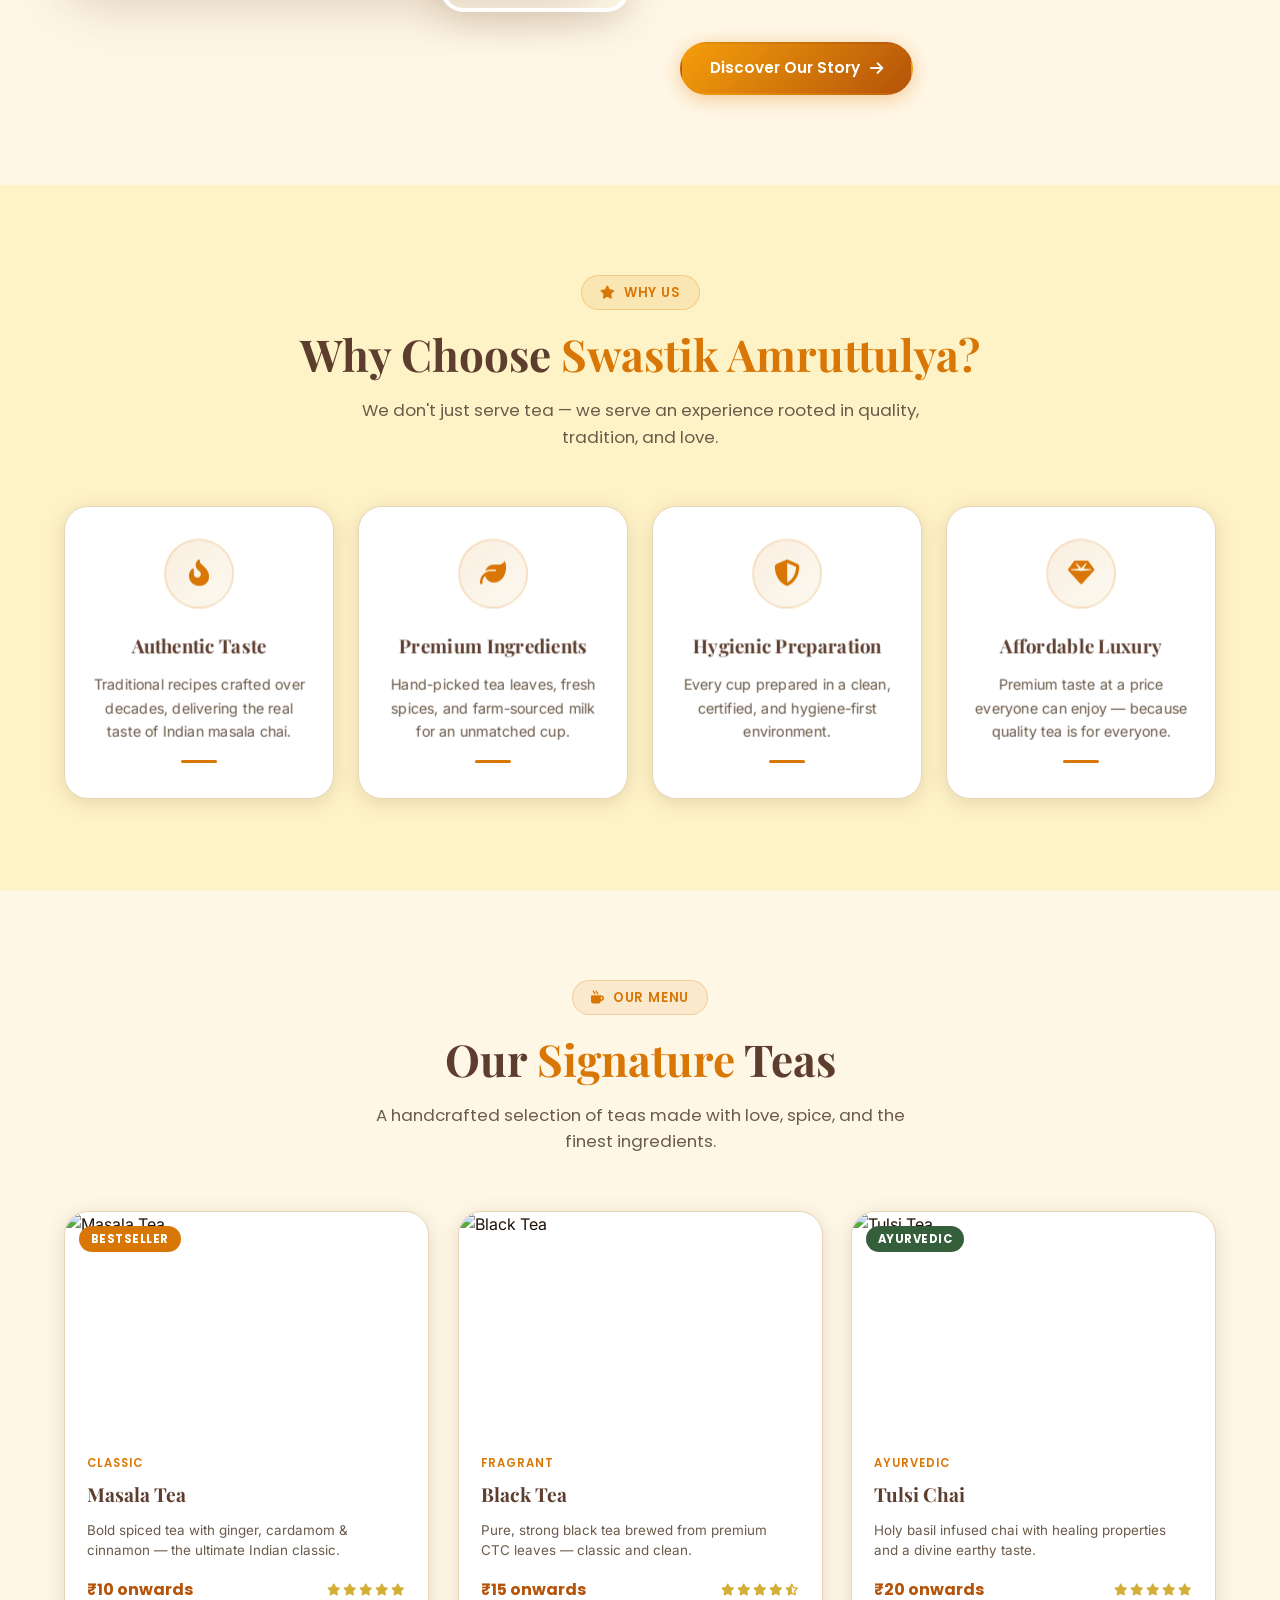
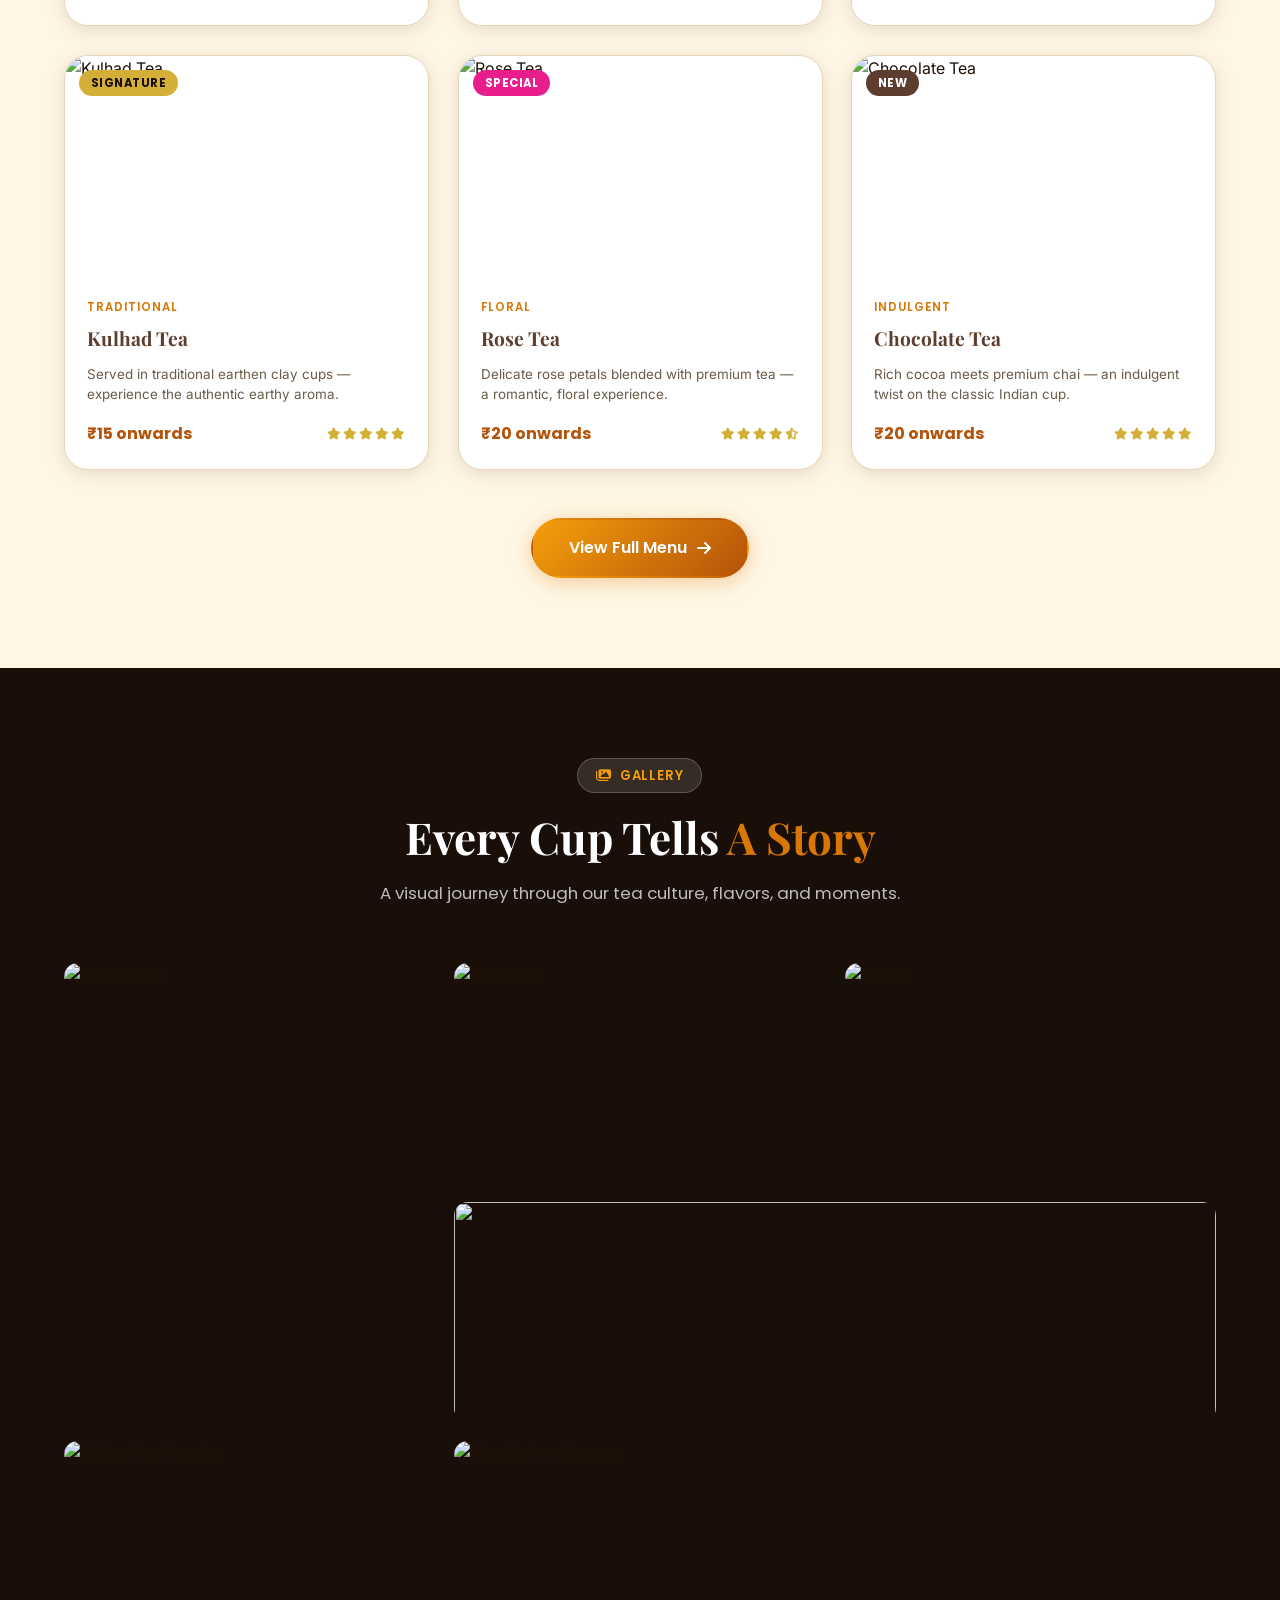
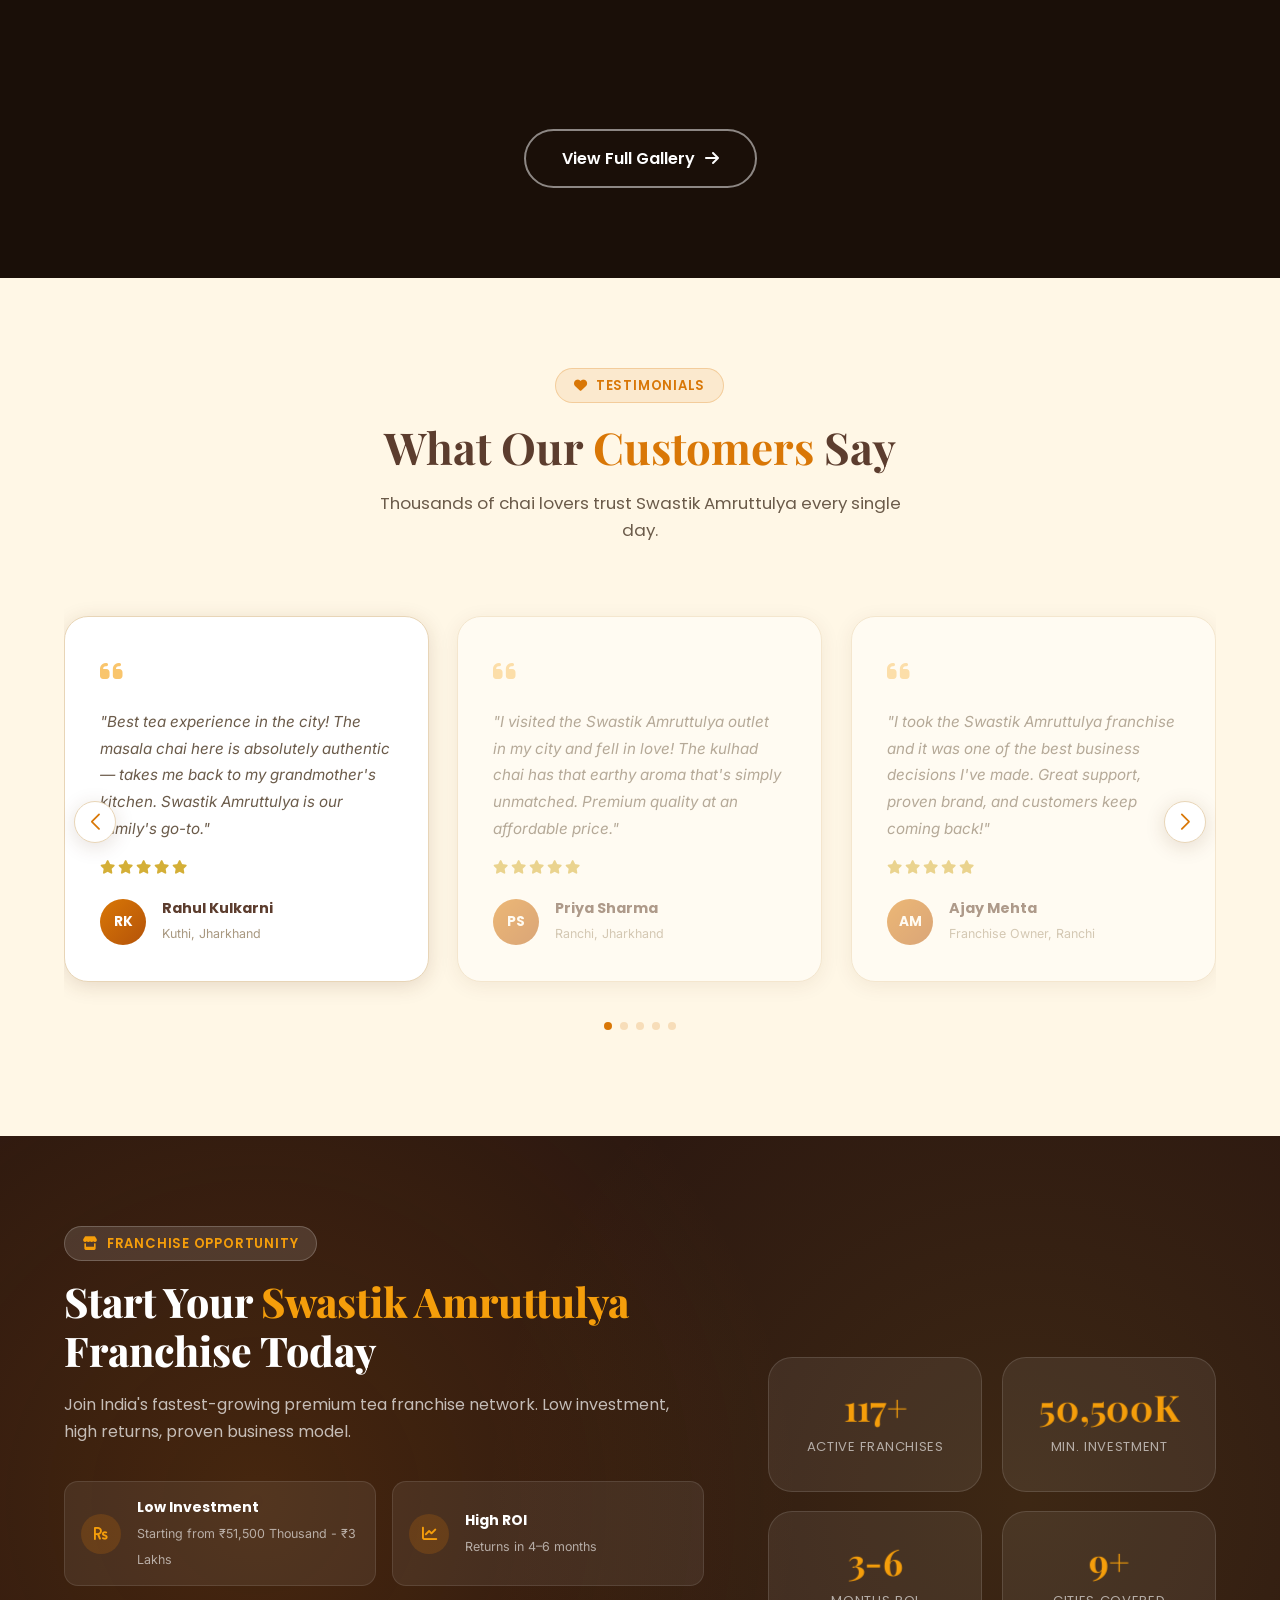
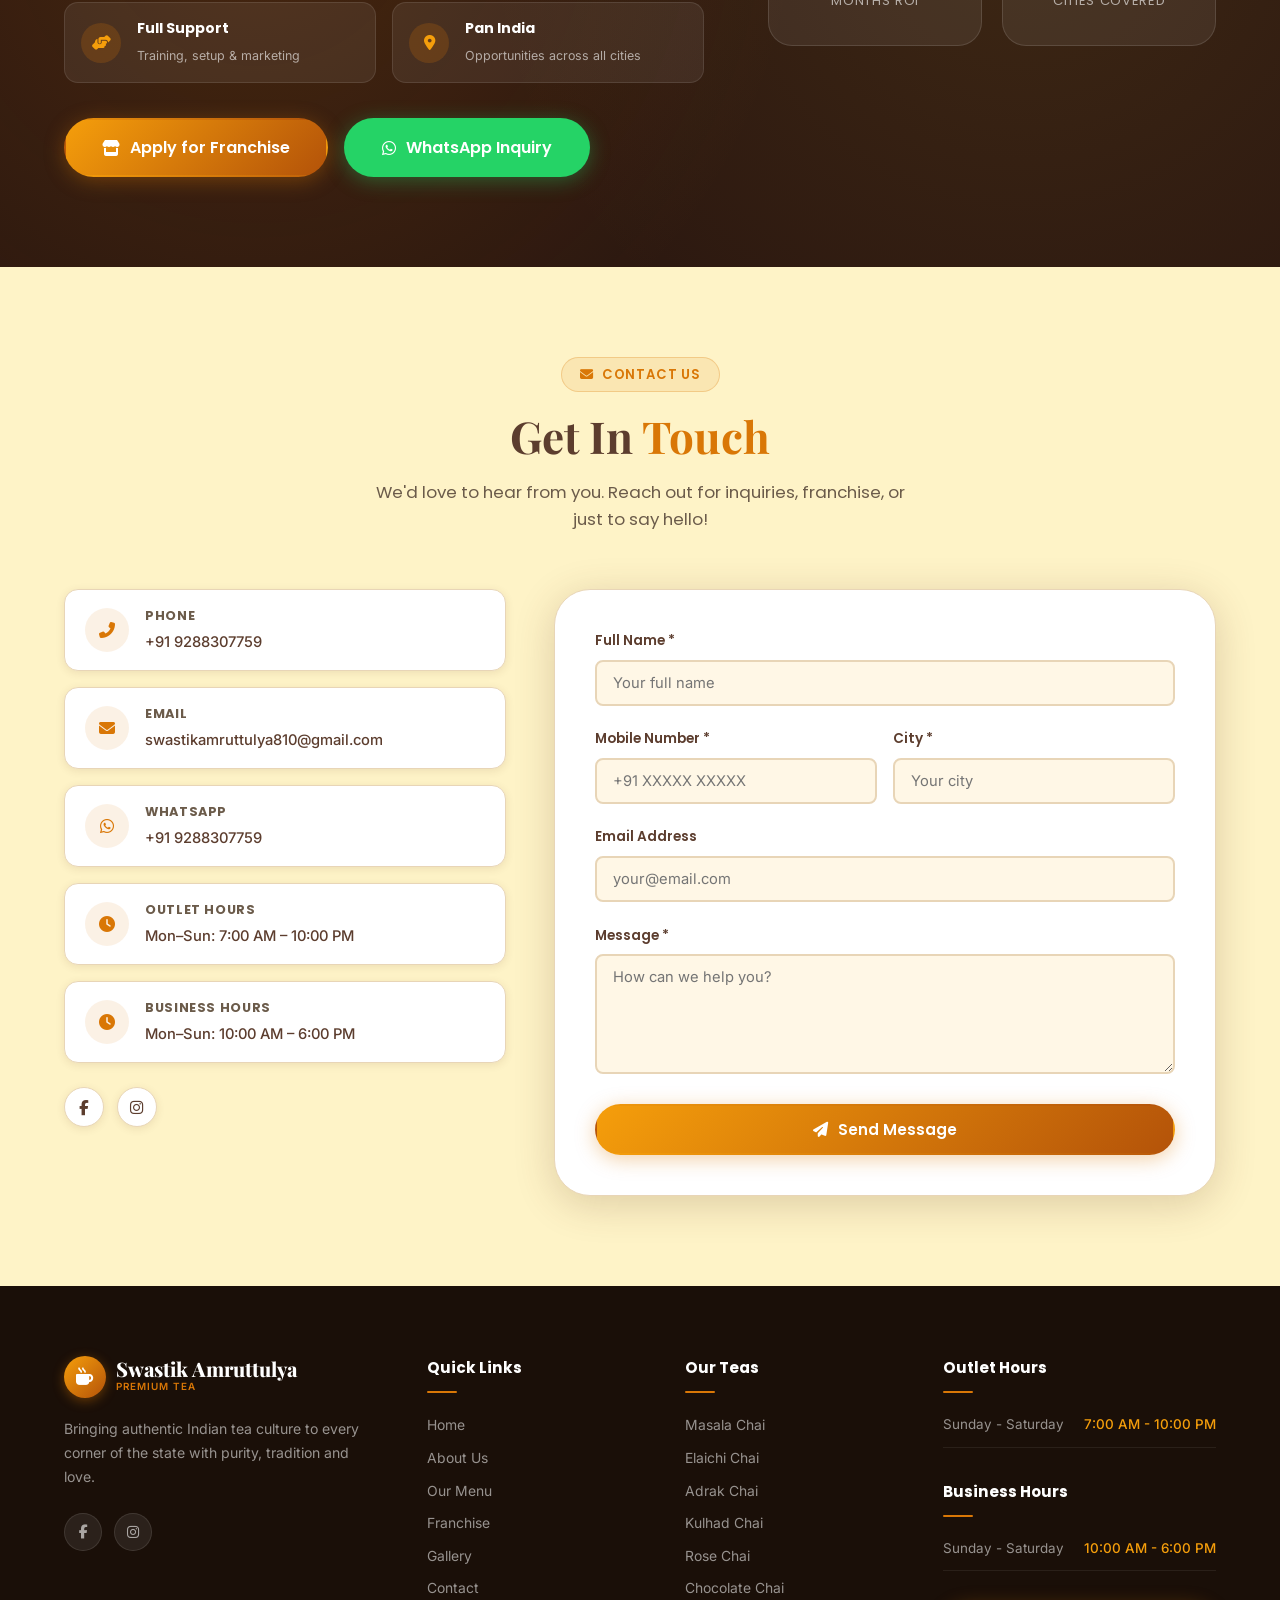
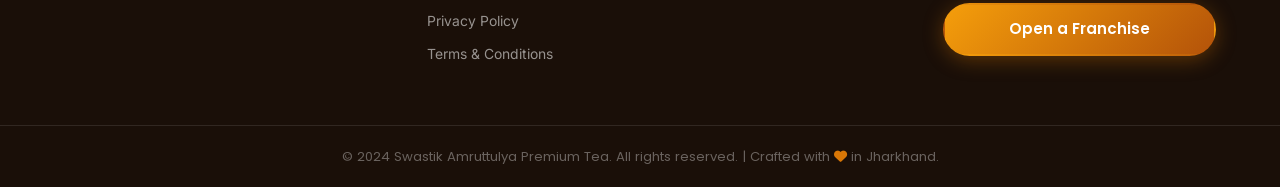
==== commit d9fd78ef: "Update print statement from 'Hello' to 'Goodbye'" ====
--- a/index.html
+++ b/index.html
@@ -120,8 +120,7 @@
         <span class="accent-text">अमृत का स्वाद</span>
       </h1>
       <p class="hero-subtitle" data-aos-delay="350">
-        Experience the authentic taste of premium Indian tea crafted with<br class="desktop-break" />
-        tradition and purity.
+        Experience the authentic taste of premium Indian tea crafted with tradition and purity.
       </p>
       <div class="hero-buttons" data-aos-delay="500">
         <a href="menu.html" class="btn btn-primary btn-lg">
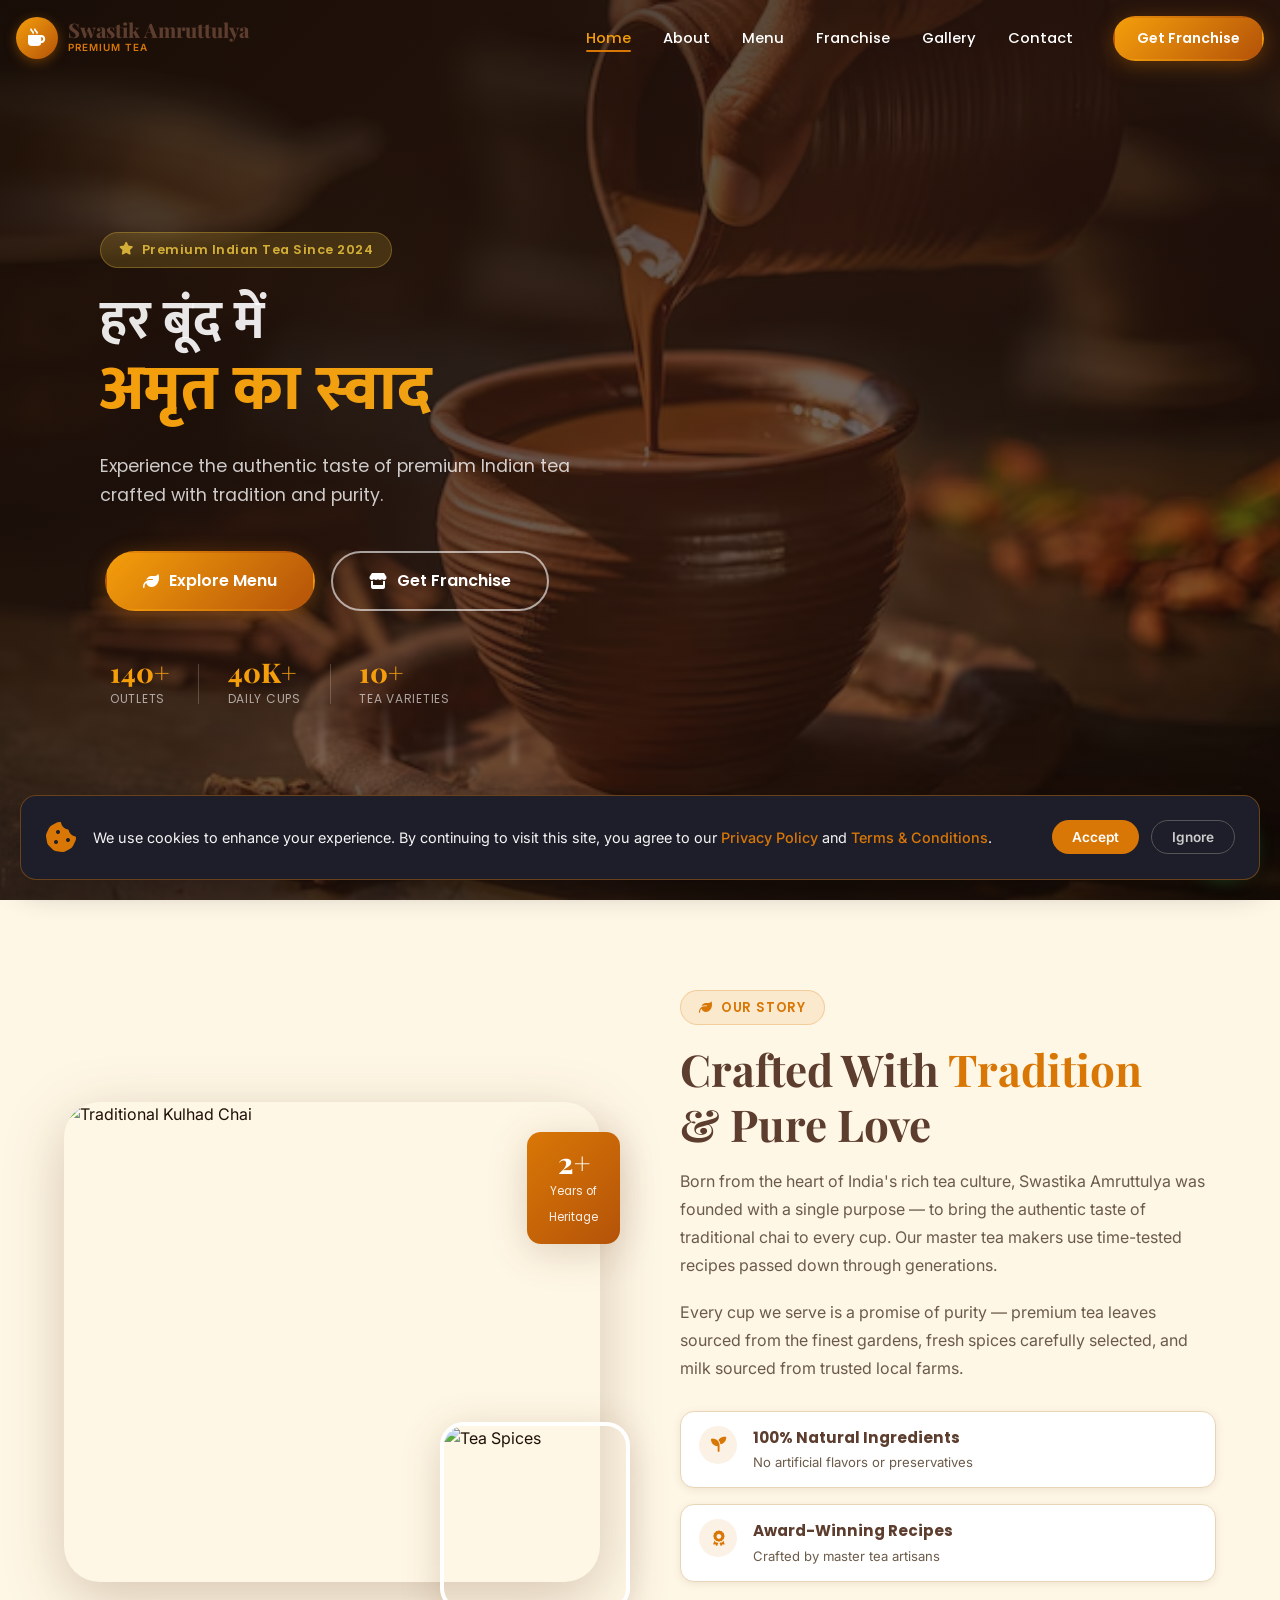
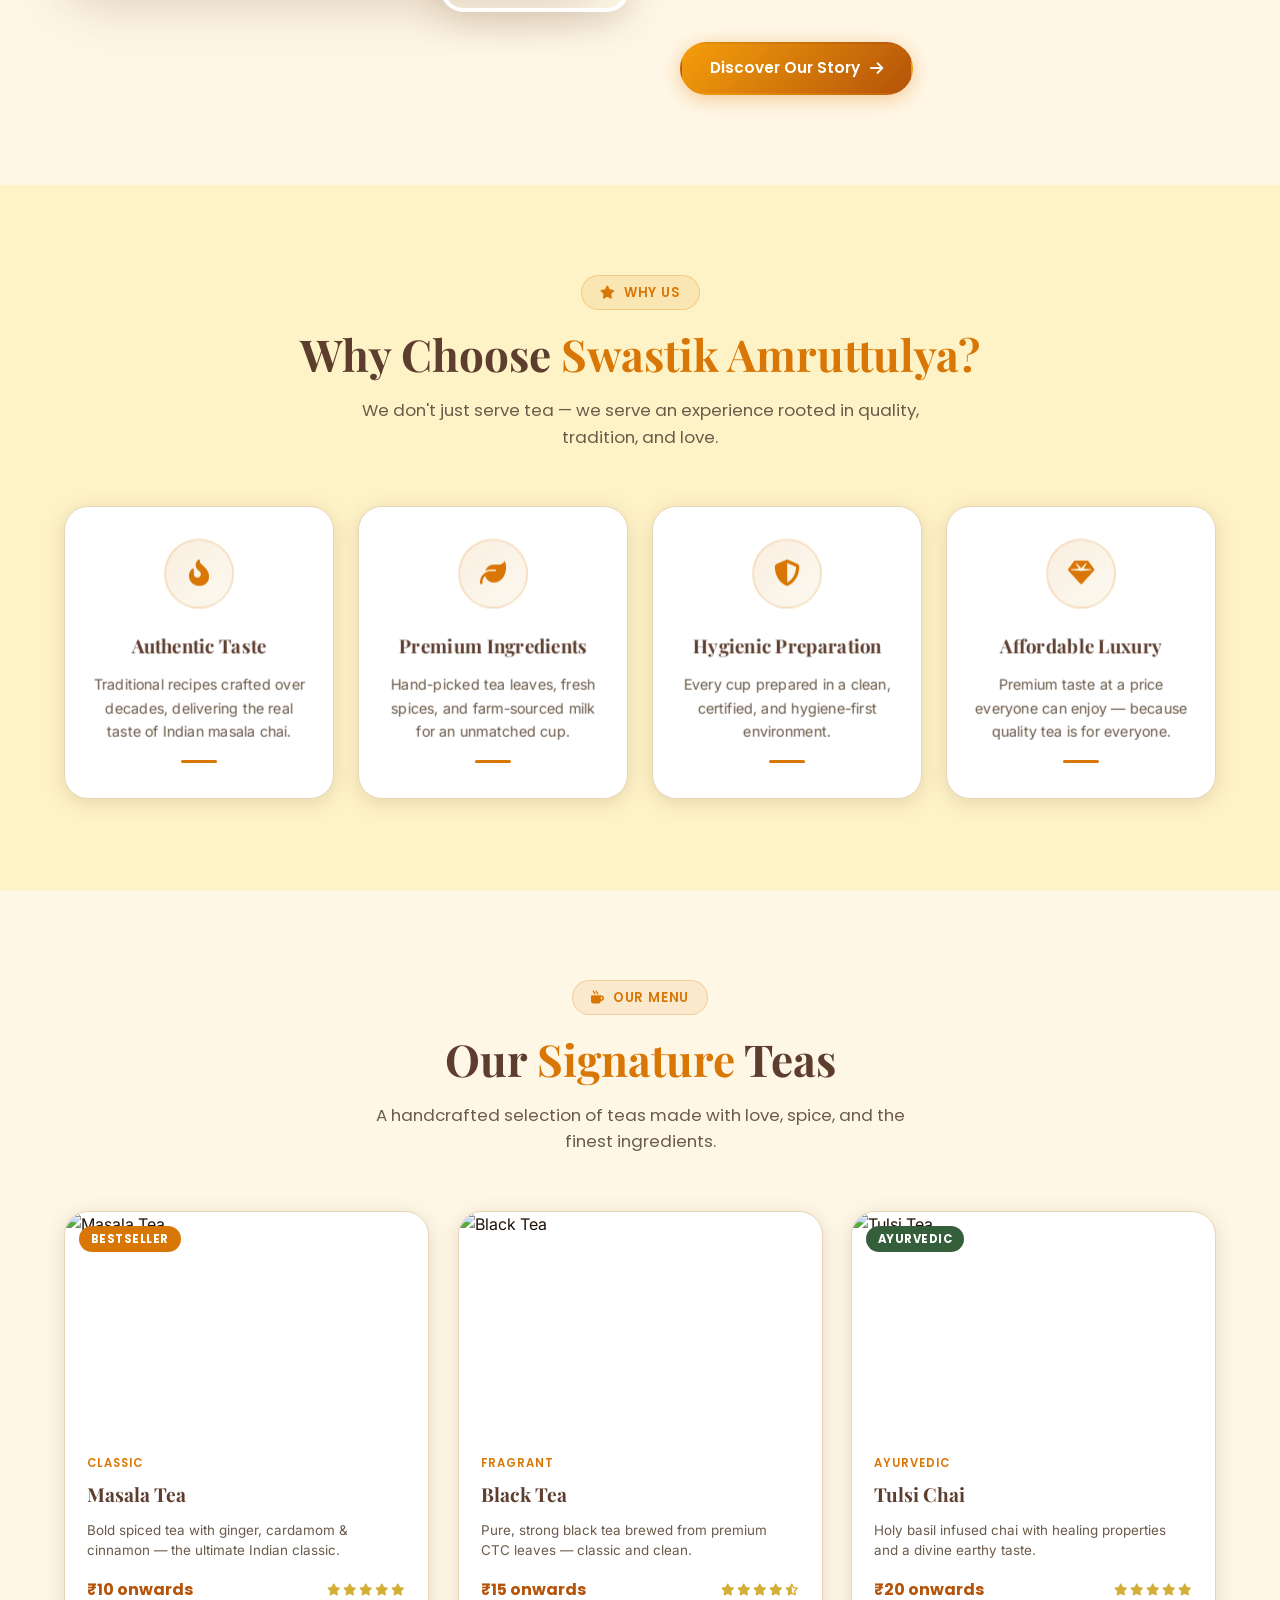
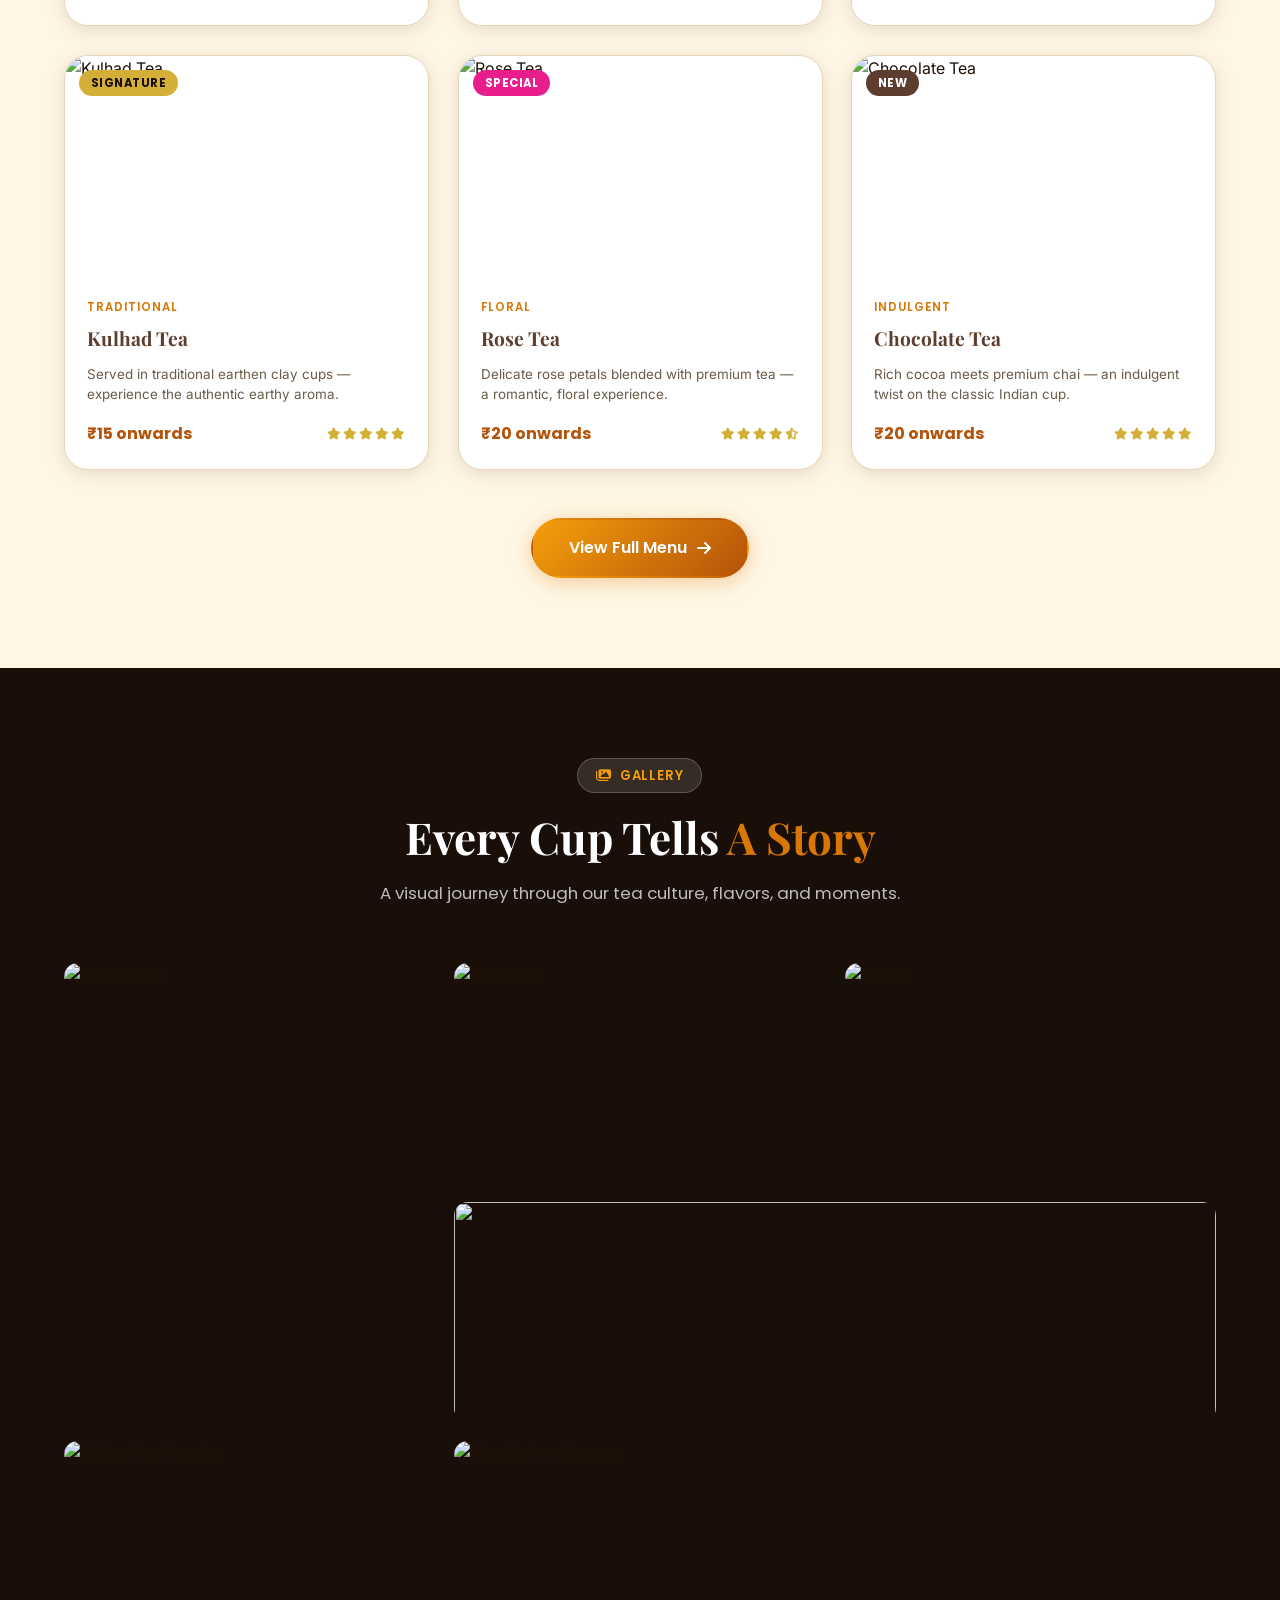
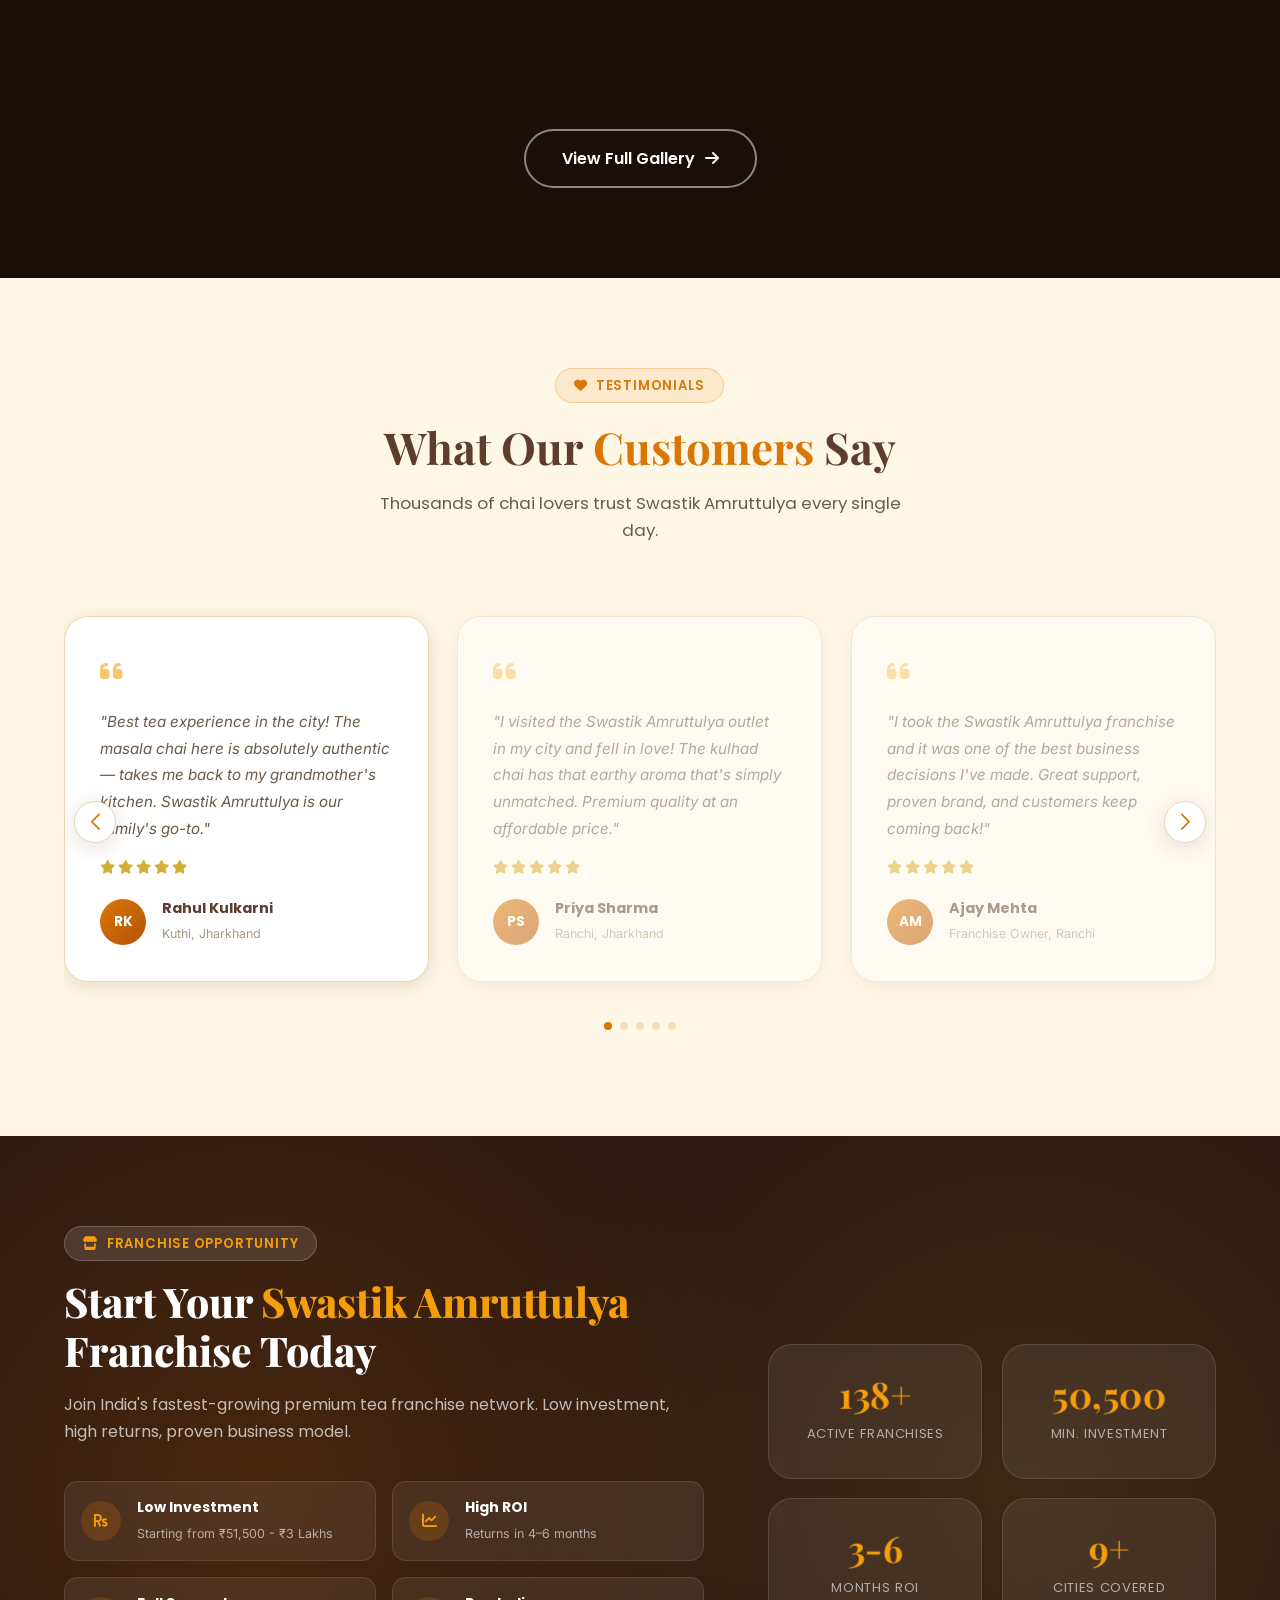
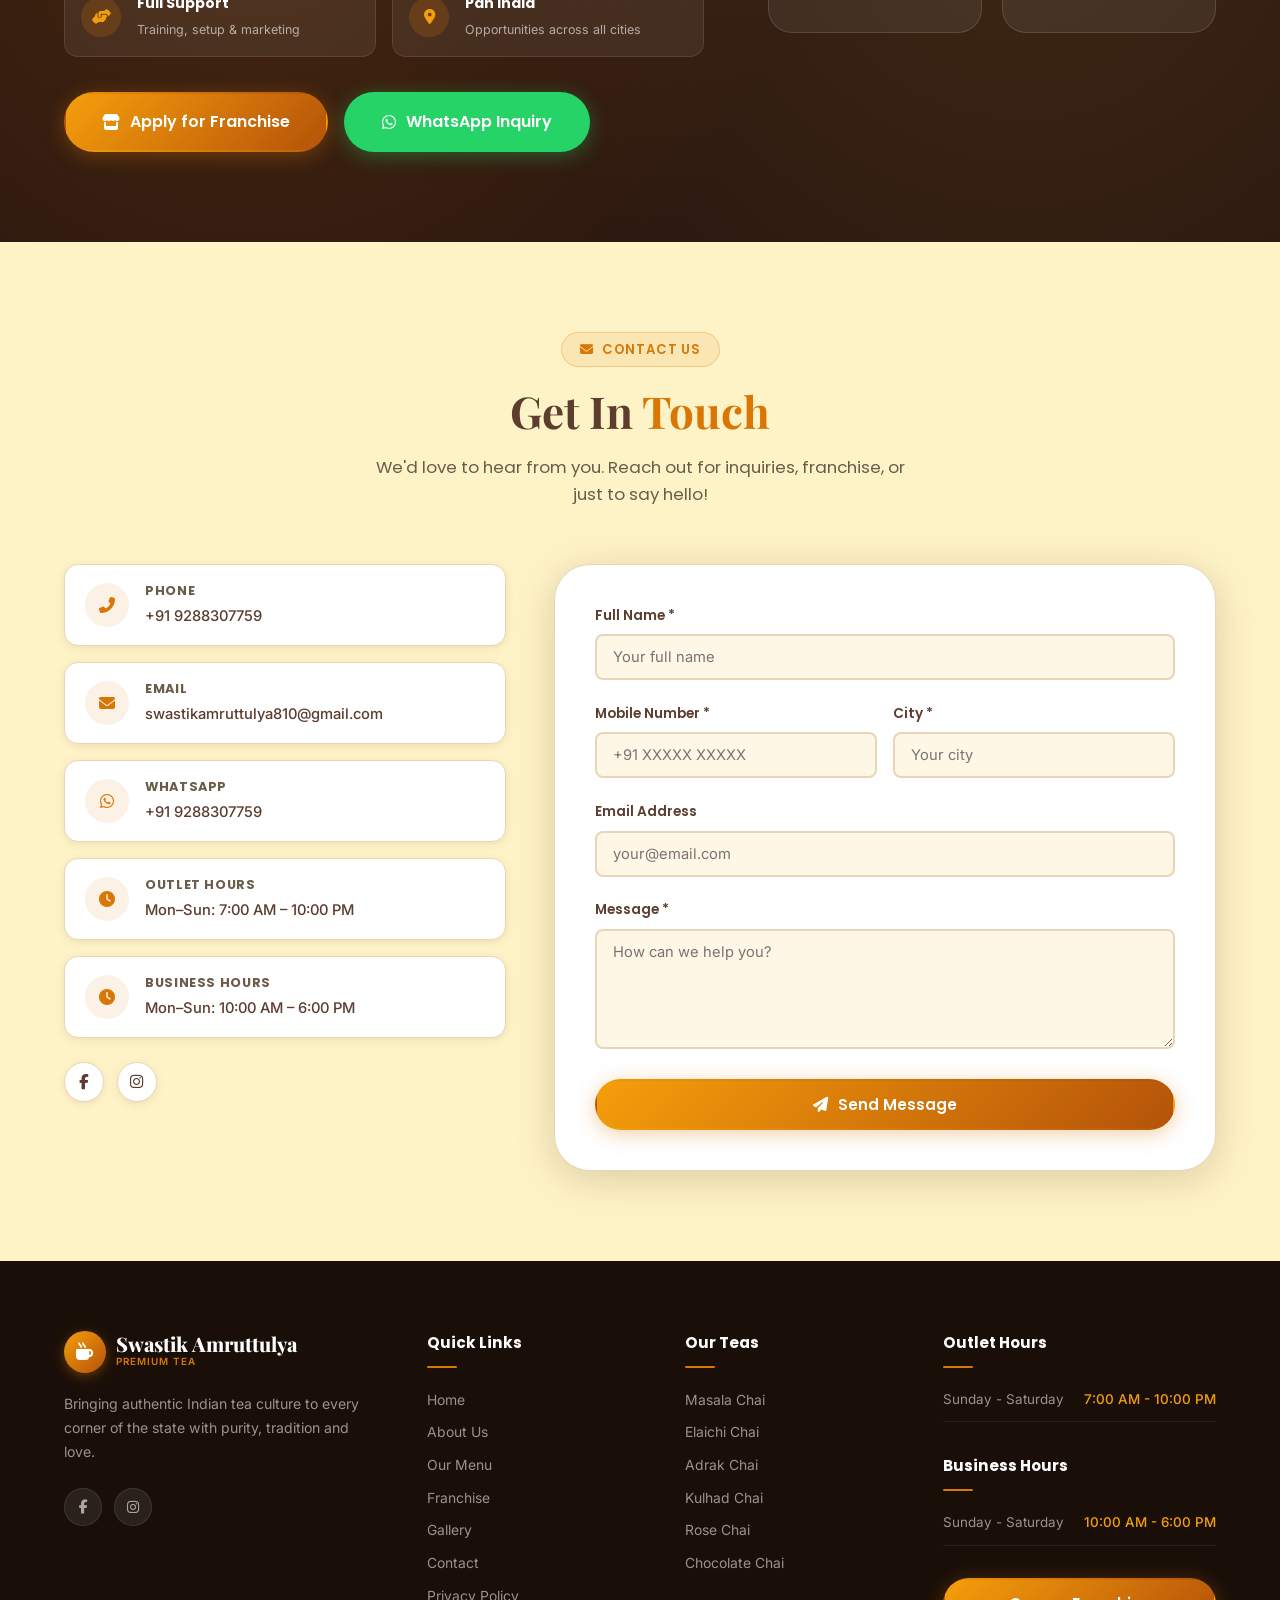
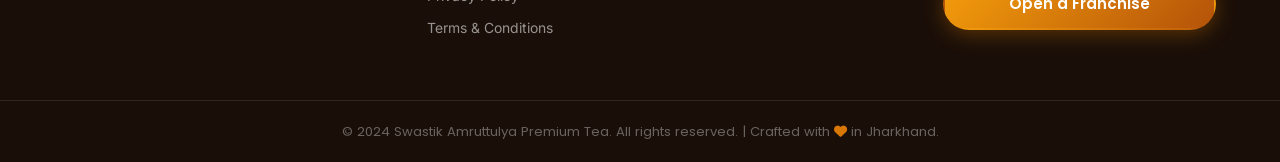
==== commit 20696d74: "Updated number of franchise" ====
--- a/index.html
+++ b/index.html
@@ -741,7 +741,7 @@
               </div>
               <div class="benefit-text">
                 <strong>Low Investment</strong>
-                <span>Starting from ₹51,500 Thousand - ₹3 Lakhs</span>
+                <span>Starting from ₹51,500 - ₹3 Lakhs</span>
               </div>
             </div>
             <div class="franchise-benefit">
@@ -786,11 +786,11 @@
 
         <div class="franchise-stats-grid" data-aos="fade-left">
           <div class="fstat-card">
-            <span class="fstat-number">120+</span>
+            <span class="fstat-number">140+</span>
             <span class="fstat-label">Active Franchises</span>
           </div>
           <div class="fstat-card">
-            <span class="fstat-number">51,500K</span>
+            <span class="fstat-number">51,500</span>
             <span class="fstat-label">Min. Investment</span>
           </div>
           <div class="fstat-card">
